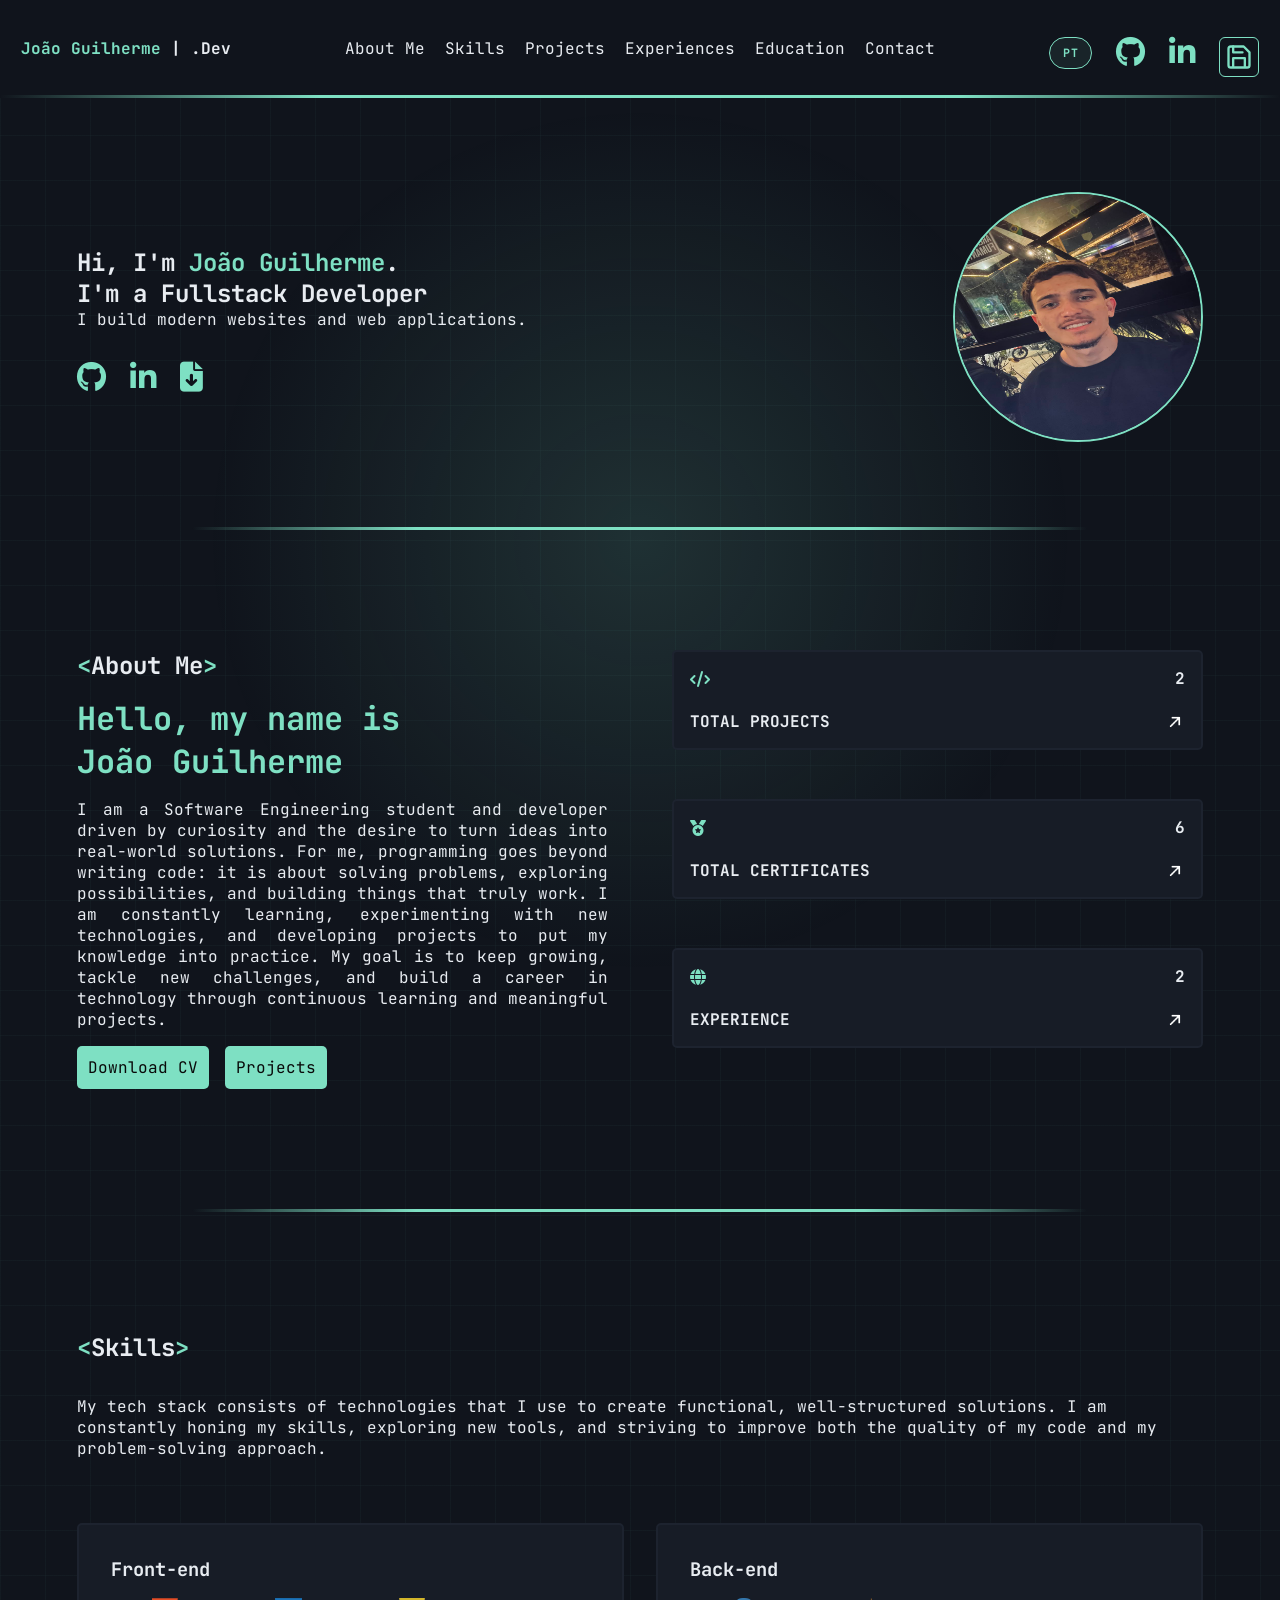
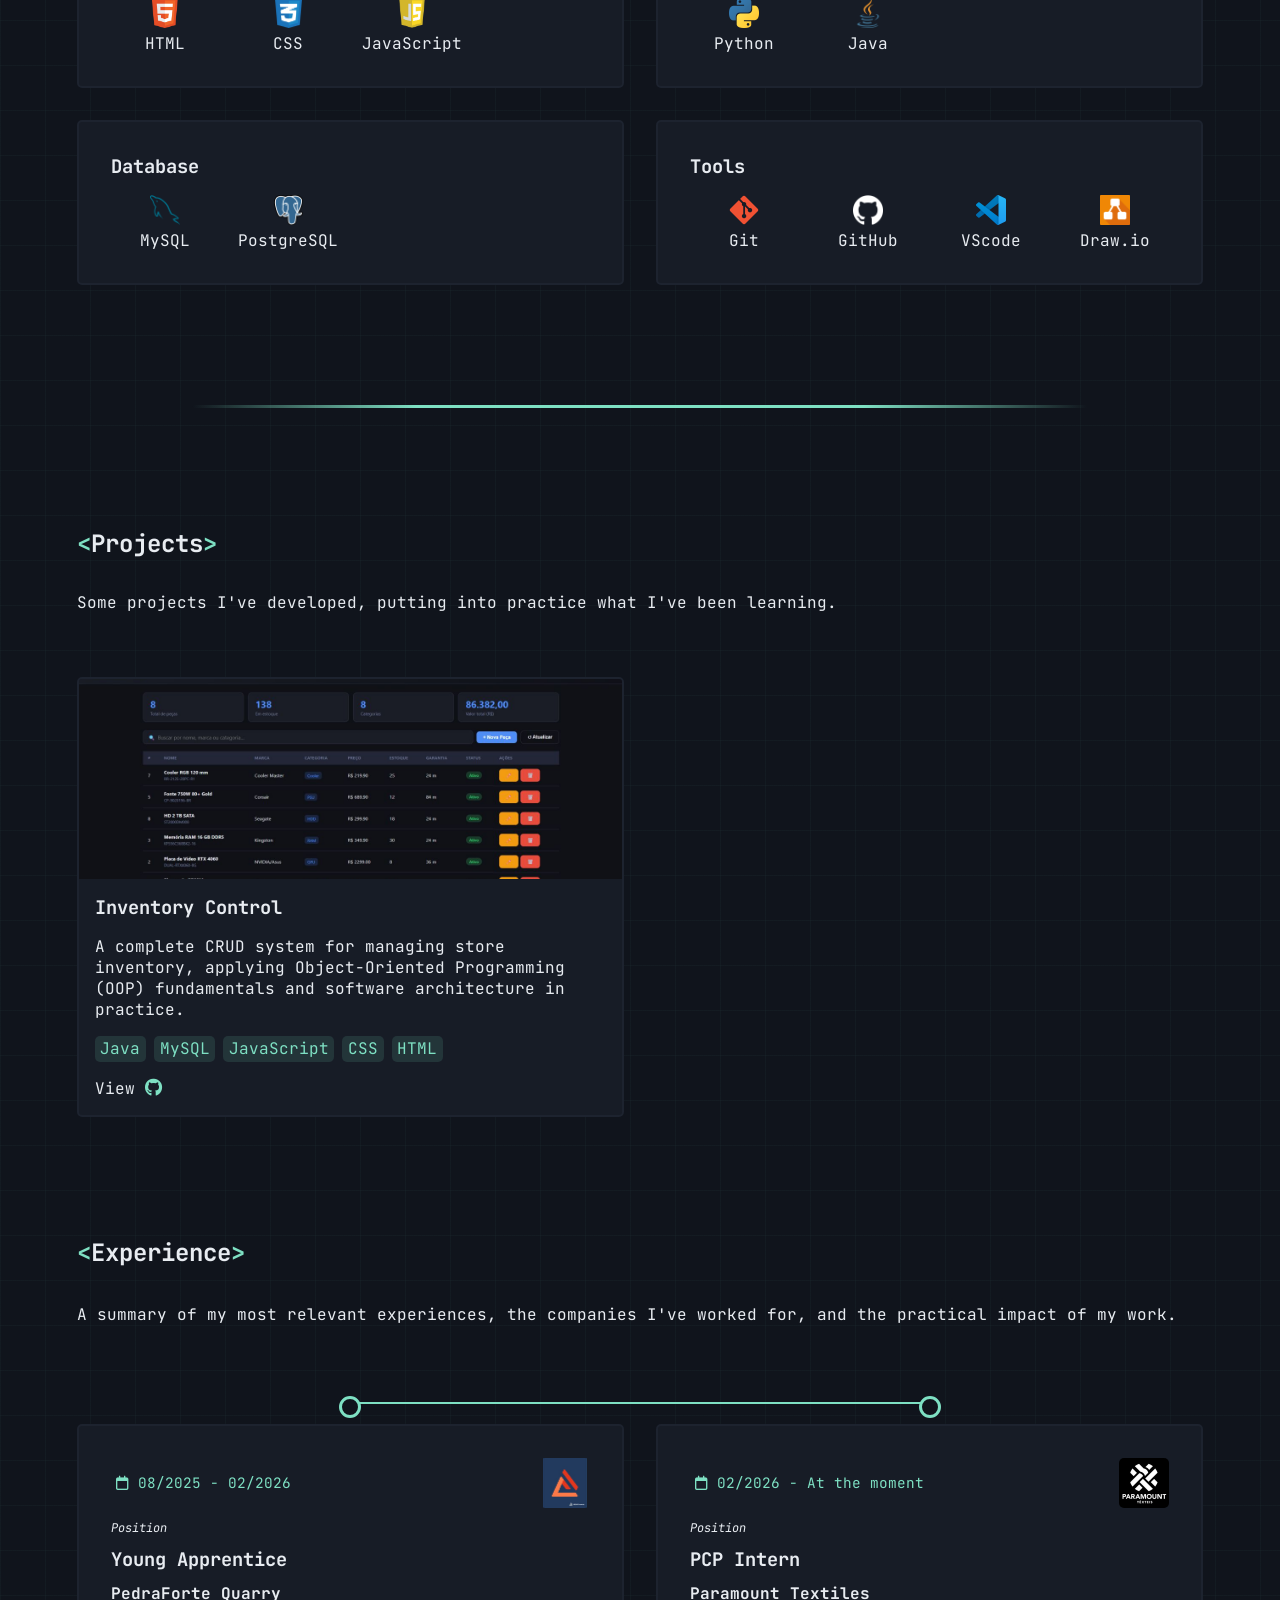
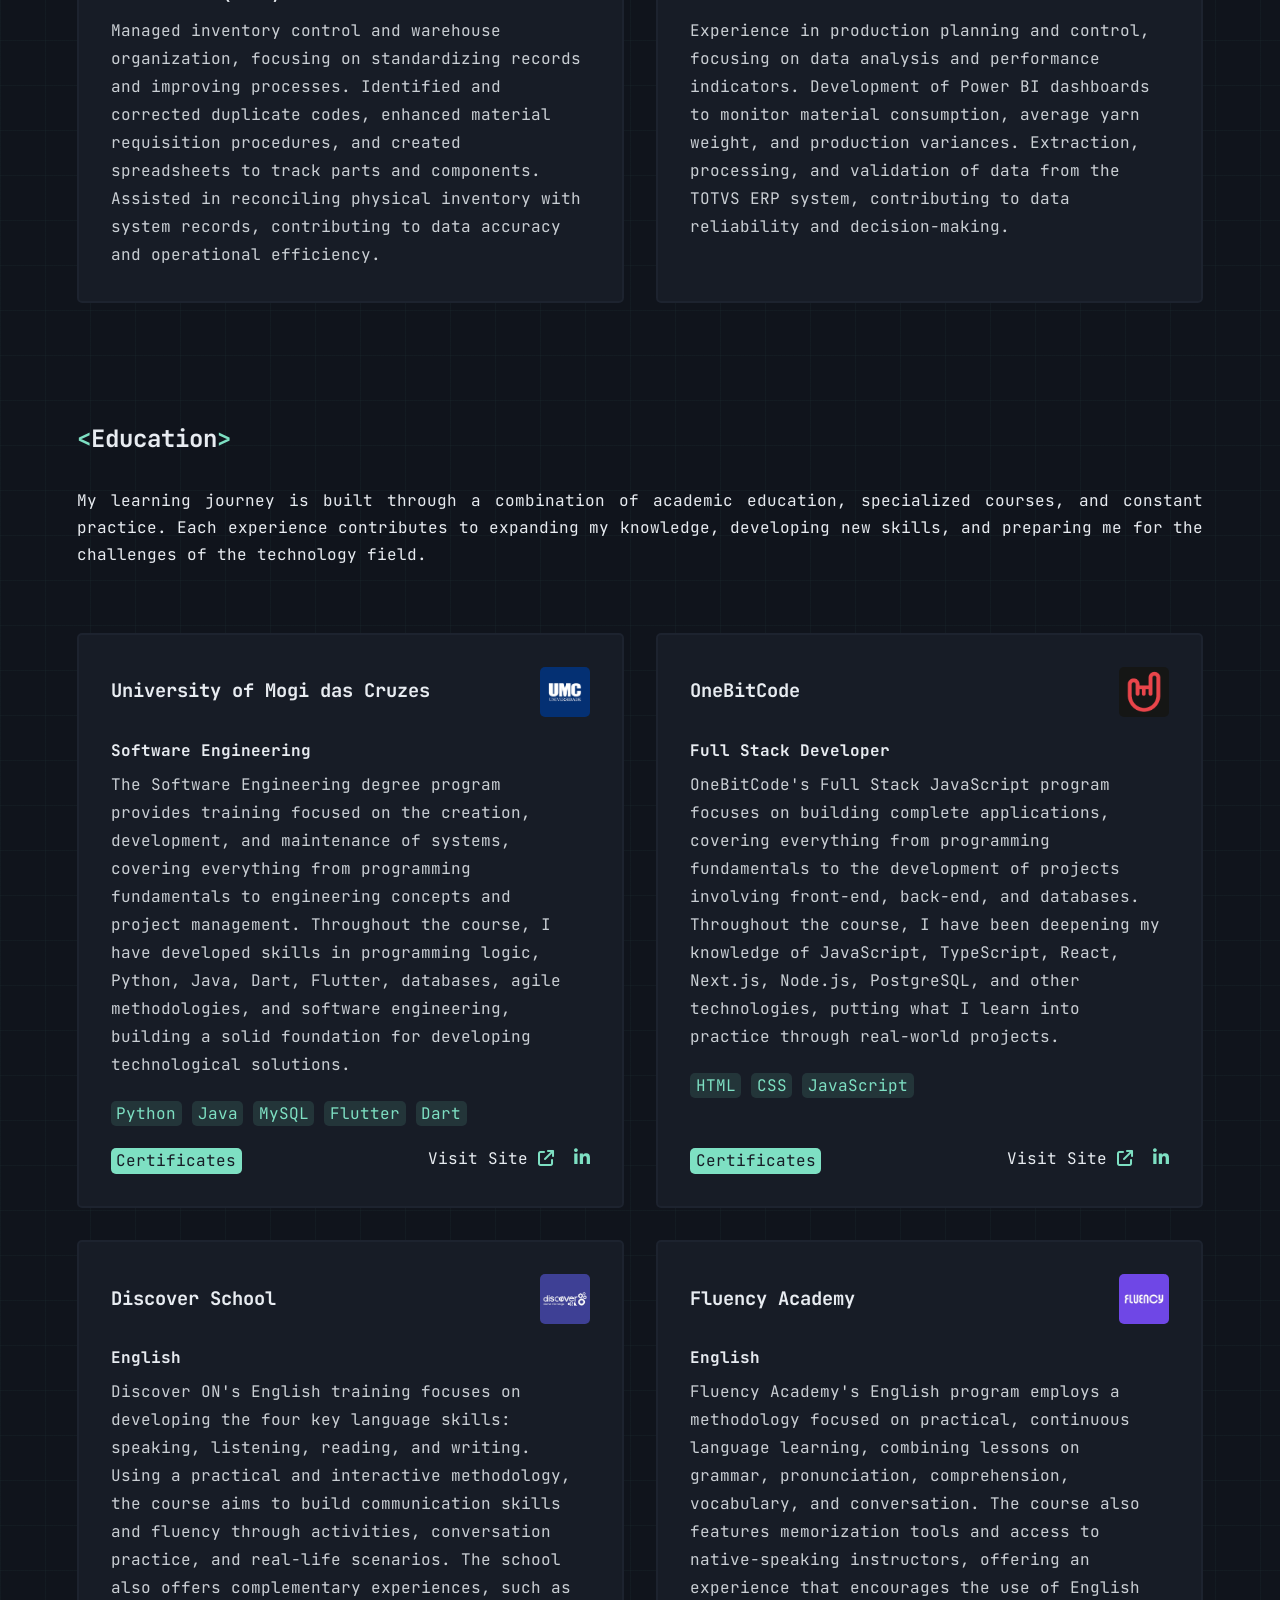
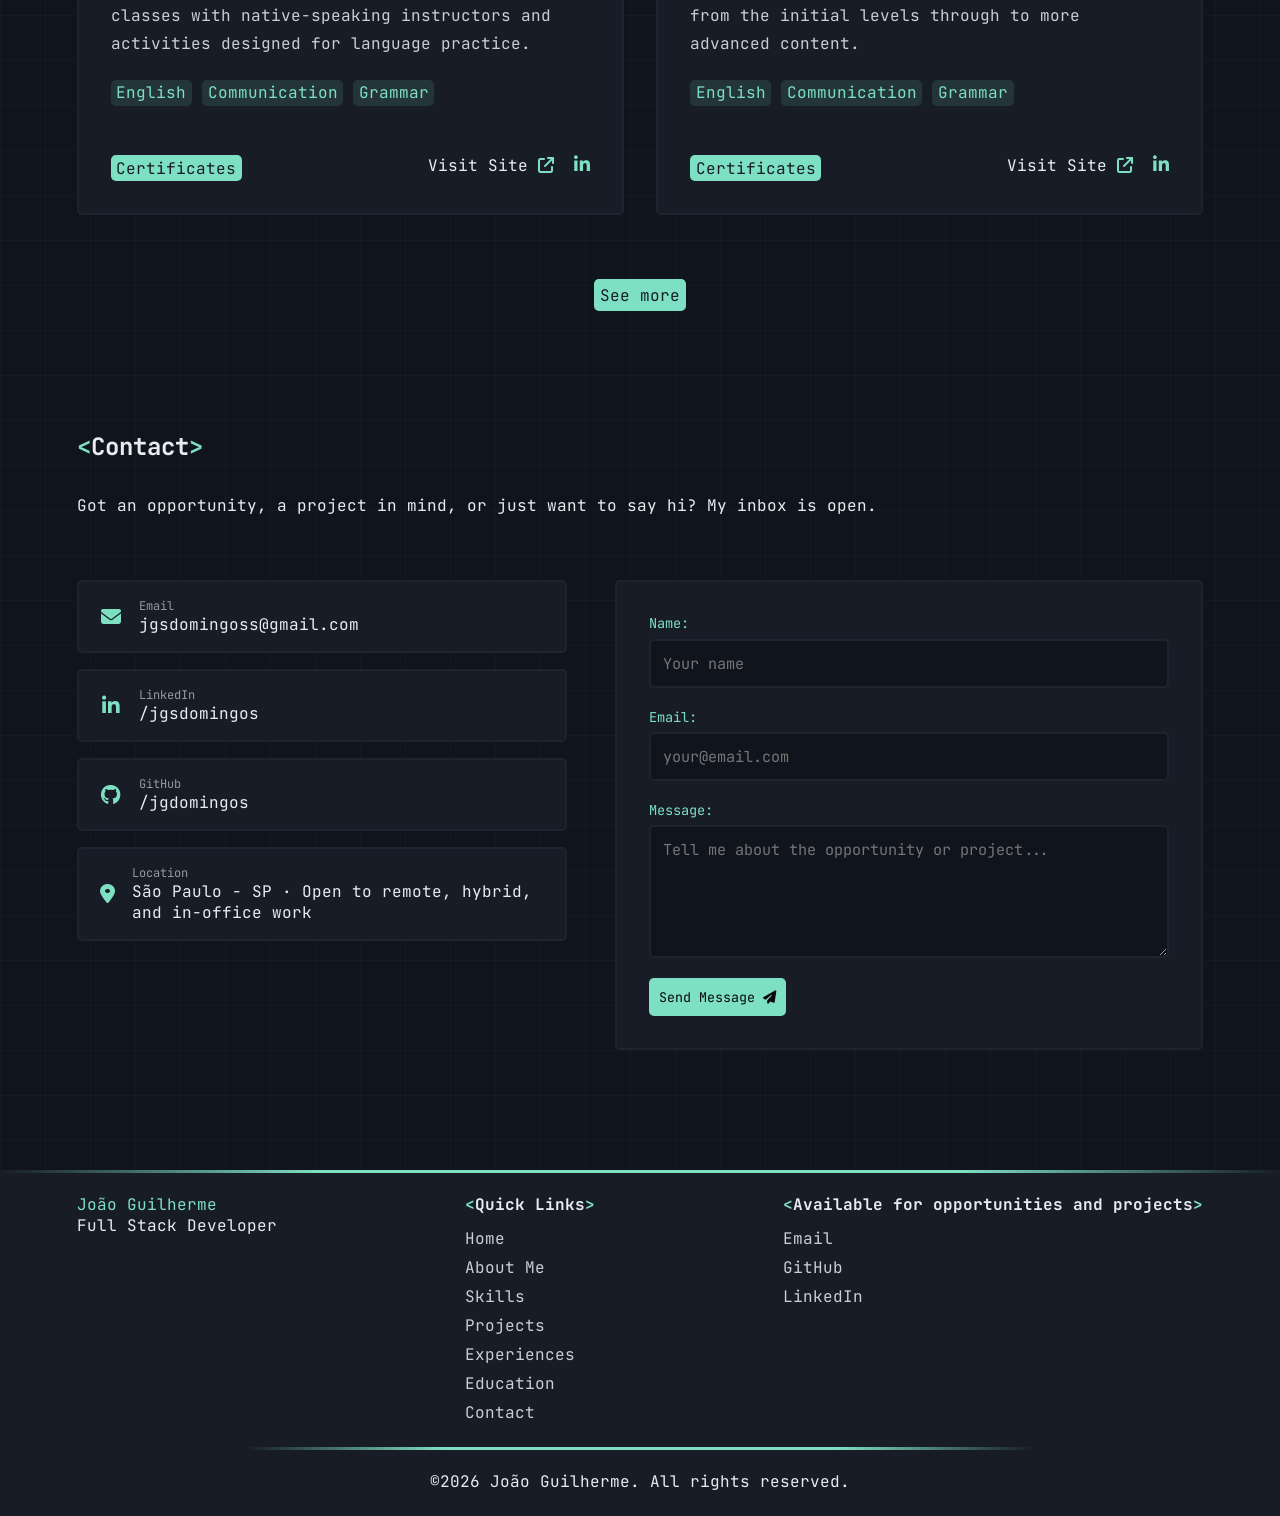
==== index.html @ c8afb5f1 "Criando o arquivo common.css e transferindo as configurações globais das páginas pra ela, como reset" ====
<!DOCTYPE html>
<html lang="en">
<head>
    <meta charset="UTF-8">
    <meta name="viewport" content="width=device-width, initial-scale=1.0">
    <meta name="format-detection" content="telephone=no, date=no, email=no, address=no">
    <meta name="description" content="Portfolio of João Guilherme, a Full Stack developer focused on creating intelligent software.">
    <meta name="author" content="João Guilherme Silva Domingos">
    <meta name="theme-color" content="#0f172a">
    <meta name="robots" content="index,follow">
    <link rel="canonical" href="https://jgdomingos.github.io/portfolio/">
    <meta property="og:type" content="website">
    <meta property="og:url" content="https://jgdomingos.github.io/portfolio/">
    <meta property="og:title" content="João Guilherme | Dev Full Stack">
    <meta property="og:description" content="Portfolio of João Guilherme, a Full Stack developer focused on creating intelligent software.">
    <meta property="og:image" content="https://jgdomingos.github.io/portfolio/assets/images/Joao.jpeg">
    <meta property="og:locale" content="en_US">
    <meta name="twitter:card" content="summary_large_image">
    <title>João Guilherme | Dev Full Stack</title>
    <script type="application/ld+json">
    {
        "@context": "https://schema.org",
        "@type": "Person",
        "name": "João Guilherme Silva Domingos",
        "jobTitle": "Full Stack Developer",
        "url": "https://jgdomingos.github.io/portfolio/",
        "image": "https://jgdomingos.github.io/portfolio/assets/images/Joao.jpeg",
        "sameAs": [
            "https://github.com/jgdomingos",
            "https://www.linkedin.com/in/jgsdomingos/"
        ]
    }
    </script>
    <link rel="shortcut icon" href="./assets/images/Favicon.png" type="image/x-icon">

    <!-- Link CSS -->
    <link rel="stylesheet" href="./assets/css/variables.css">
    <link rel="stylesheet" href="./assets/css/commom.css">
    <link rel="stylesheet" href="./assets/css/style.css">

    <!-- Google Fonts JetBrains -->
    <link rel="preconnect" href="https://fonts.googleapis.com">
    <link rel="preconnect" href="https://fonts.gstatic.com" crossorigin>
    <link rel="preconnect" href="https://cdnjs.cloudflare.com" crossorigin>
    <link href="https://fonts.googleapis.com/css2?family=JetBrains+Mono:ital,wght@0,100..800;1,100..800&display=swap" rel="stylesheet">

    <!-- AOS Animated -->
    <link href="https://unpkg.com/aos@2.3.1/dist/aos.css" rel="stylesheet"/>

    <!-- Font Awesome -->
    <link rel="stylesheet" href="https://cdnjs.cloudflare.com/ajax/libs/font-awesome/6.5.1/css/all.min.css">

    
    <!-- https://uiverse.io/ilkhoeri/chilly-sloth-36 -->
</head>
<body>
    <a class="skip-link" href="#main-content">Skip to content</a>
    
    <header>
        <!-- Main navigation with mobile toggle -->
        <nav>
            <p><strong><span class="brackets">João Guilherme</span> | .Dev</strong></p>

            <!-- Mobile hamburger menu -->
            <button id="navToggle" class="nav-toggle" type="button" aria-label="Abrir menu" aria-expanded="false" aria-controls="navMenu">
                <i class="fa-solid fa-bars" aria-hidden="true"></i>
            </button>

            <!-- Quick links menu -->
            <ul id="navMenu">
                <li><a class="active" href="#aboutMe" data-i18n="nav.about">About Me</a></li>
                <li><a href="#skills" data-i18n="nav.skills">Skills</a></li>
                <li><a href="#projects" data-i18n="nav.projects">Projects</a></li>
                <li><a href="#experiences" data-i18n="nav.experiences">Experiences</a></li>
                <li><a href="#education" data-i18n="nav.education">Education</a></li>
                <li><a href="#contact" data-i18n="nav.contact">Contact</a></li>
                <!-- Apenas em versões mobile -->
                <hr class="mobileOnly">
                <li class="mobileOnly"><a href="./assets/docs/Joao Guilherme Silva Domingos.pdf" target="_blank"><i class="fa-solid fa-file-arrow-down iconPrimary" aria-hidden="true" style="font-size: 18px" ></i> <span data-i18n="nav.curriculum">Curriculum</span></a></li>
                <li class="mobileOnly"><a href="https://www.linkedin.com/in/jgsdomingos/?locale=pt" target="_blank"><i class="fa-brands fa-linkedin-in iconPrimary" aria-hidden="true" style="font-size: 18px"></i> LinkedIn</a></li>
                <li class="mobileOnly"><a href="https://github.com/jgdomingos" target="_blank"><i class="fa-brands fa-github iconPrimary" aria-hidden="true" style="font-size: 18px"></i> GitHub</a></li>
            </ul>

            <!-- Social media links -->
            <div class="socialIcons">
                <button id="languageToggle" type="button">PT</button>
                <a href="https://github.com/jgdomingos" target="_blank" aria-label="GitHub"><i class="fa-brands fa-github iconPrimary"></i></a>
                <a href="https://www.linkedin.com/in/jgsdomingos/?locale=pt" target="_blank" aria-label="LinkedIn"><i class="fa-brands fa-linkedin-in iconPrimary"></i></a>
                <!-- From Uiverse.io by ilkhoeri --> 
                <a class="action_has has_saved" href="./assets/docs/Joao Guilherme Silva Domingos.pdf" target="_blank" rel="noopener noreferrer" aria-label="Download CV">
                    <svg
                        aria-hidden="true"
                        xmlns="http://www.w3.org/2000/svg"
                        width="20"
                        height="20"
                        stroke-linejoin="round"
                        stroke-linecap="round"
                        stroke-width="2"
                        viewBox="0 0 24 24"
                        stroke="currentColor"
                        fill="none">
                        <path
                            d="m19,21H5c-1.1,0-2-.9-2-2V5c0-1.1.9-2,2-2h11l5,5v11c0,1.1-.9,2-2,2Z"
                            stroke-linejoin="round"
                            stroke-linecap="round"
                            data-path="box"></path>
                        <path
                            d="M7 3L7 8L15 8"
                            stroke-linejoin="round"
                            stroke-linecap="round"
                            data-path="line-top"></path>
                        <path
                            d="M17 20L17 13L7 13L7 20"
                            stroke-linejoin="round"
                            stroke-linecap="round"
                            data-path="line-bottom"></path>
                    </svg>
                </a>
            </div>

        </nav>

    </header>

    <!-- Main content -->
    <main id="main-content" tabindex="-1">
        
        <!-- Hero section with intro and profile image -->
        <section id="hero">

            <!-- Name and position -->
            <div class="hero" data-aos="fade-right" data-aos-duration="800">
                <h1><span data-i18n="hero.greeting">Hi, i'm</span> <span class="brackets">João Guilherme</span>.<br><span data-i18n="hero.role">I'm a Fullstack Developer</span></h1>
                <p data-i18n="hero.description">I build modern websites and web applications.</p>

                <div class="socialIcons">
                    <a href="https://github.com/jgdomingos" target="_blank" aria-label="GitHub"><i class="fa-brands fa-github iconPrimary"></i></a>
                    <a href="https://www.linkedin.com/in/jgsdomingos/?locale=pt" target="_blank" aria-label="LinkedIn"><i class="fa-brands fa-linkedin-in iconPrimary"></i></a>
                    <a href="./assets/docs/Joao Guilherme Silva Domingos.pdf" target="_blank"><i class="fa-solid fa-file-arrow-down iconPrimary" aria-label="Download Current"></i></a>
                </div>
            </div>

            <!-- Profile Photo -->
            <div data-aos="fade-left" data-aos-duration="800" data-aos-delay="150">
                <img src="./assets/images/Joao.jpeg" alt="João Guilherme" width="250px" height="250px">
            </div>

            
        </section>

        <hr>

        <!-- About me -->
        <section id="aboutMe">

            <!-- About section content: intro text, description and actions -->
            <div class="infoAboutMe" data-aos="fade-right">
                <h2><span class="brackets">&lt;</span><span data-i18n="about.title">About Me</span><span class="brackets">&gt;</span></h2>
                <h3><span data-i18n="about.greeting">Hello, my name is</span> <br>João Guilherme</h3>
                <p data-i18n="about.description">I am a Software Engineering student and developer driven by curiosity and the desire to turn ideas into real-world solutions. For me, programming goes beyond writing code: it is about solving problems, exploring possibilities, and building things that truly work. I am constantly learning, experimenting with new technologies, and developing projects to put my knowledge into practice. My goal is to keep growing, tackle new challenges, and build a career in technology through continuous learning and meaningful projects.</p>

                <!-- Download CV and Projects -->
                <div>
                    <a href="./assets/docs/Joao Guilherme Silva Domingos.pdf" class="btn" target="_blank" data-i18n="actions.downloadCv">Download CV</a>
                    <a href="#projects" class="btn" data-i18n="actions.projects">Projects</a>
                </div>
            </div>

            <!-- Summary cards -->
            <div class="cardsAboutMe" data-aos="fade-left">
                <!-- Total projects card -->
                 <a href="#projects">
                     <article>
                         <div>
                             <i class="fa-solid fa-code iconPrimary" aria-hidden="true"></i>
                             <p><strong>2</strong></p>
                         </div>
     
                         <div>
                             <p><strong data-i18n="summary.projects">TOTAL PROJECTS</strong></p>
                             <img class="arrowIcon" src="./assets/images/icons/ArrowIcon.png" alt="" loading="lazy">
                         </div>
                     </article>
                 </a>

                <!-- Total certificates card -->
                 <a href="#education">
                     <article>
                         <div>
                             <i class="fa-solid fa-medal iconPrimary" aria-hidden="true"></i>
                             <p><strong>6</strong></p>
                         </div>
     
                         <div>
                             <p><strong data-i18n="summary.certificates">TOTAL CERTIFICATES</strong></p>
                             <img class="arrowIcon" src="./assets/images/icons/ArrowIcon.png" alt="" loading="lazy">
                         </div>
                     </article>
                 </a>

                <!-- Experience card -->
                 <a href="#experiences">
                     <article>
                         <div>
                             <i class="fa-solid fa-globe iconPrimary" aria-hidden="true"></i>
                             <p><strong>2</strong></p>
                         </div>
     
                         <div>
                             <p><strong data-i18n="summary.experience">EXPERIENCE</strong></p>
                             <img class="arrowIcon" src="./assets/images/icons/ArrowIcon.png" alt="" loading="lazy">
                         </div>
                     </article>
                 </a>
            </div>

        </section>

        <hr>

        <!-- Skills -->
        <section id="skills">

            <!-- Skills introduction -->
            <h2><span class="brackets">&lt;</span><span data-i18n="skills.title">Skills</span><span class="brackets">&gt;</span></h2>
            <p data-i18n="skills.description">My tech stack consists of technologies that I use to create functional, well-structured solutions. I am constantly honing my skills, exploring new tools, and striving to improve both the quality of my code and my problem-solving approach.</p>

            <!-- Skill cards -->
            <div class="skills">

                <!-- Front-end skills -->
                    <article class="cardSkills" data-aos="fade-up" data-aos-delay="0">
                    <h3>Front-end</h3>
                    
                    <!-- HTML -->
                    <div>
                        <img src="./assets/images/technologies/HTML5.png" alt="HTML" loading="lazy">
                        <p>HTML</p>
                    </div>
                    <!-- CSS -->
                    <div>
                        <img src="./assets/images/technologies/CSS3.png" alt="CSS" loading="lazy">
                        <p>CSS</p>
                    </div>
                    <!-- JavaScript -->
                    <div>
                        <img src="./assets/images/technologies/JavaScript.png" alt="JavaScript" loading="lazy">
                        <p>JavaScript</p>
                    </div>
                </article>

                <!-- Back-end skills -->
                <article class="cardSkills" data-aos="fade-up" data-aos-delay="100">
                    <h3>Back-end</h3>

                    <!-- Python -->
                    <div>
                        <img src="./assets/images/technologies/Python.png" alt="Python" width="300" height="300" loading="lazy">
                        <p>Python</p>
                    </div>
                    <!-- Java -->
                    <div>
                        <img src="./assets/images/technologies/Java.png" alt="Java" loading="lazy">
                        <p>Java</p>
                    </div>
                </article>

                <!-- Database skills -->
                <article class="cardSkills" data-aos="fade-up" data-aos-delay="200">
                    <h3>Database</h3>

                    <!-- MySQL -->
                    <div>
                        <img src="./assets/images/technologies/MySQL.png" alt="MySQL" loading="lazy">
                        <p>MySQL</p>
                    </div>
                    <!-- PostgreSQL -->
                    <div>
                        <img src="./assets/images/technologies/PostgreSQL.webp" alt="PostgreSQL" loading="lazy">
                        <p>PostgreSQL</p>
                    </div>
                </article>

                <!-- Tools -->
                <article class="cardSkills" data-aos="fade-up" data-aos-delay="300">
                    <h3>Tools</h3>

                    <!-- Git -->
                    <div>
                        <img src="./assets/images/technologies/GitIcon.webp" alt="Git" loading="lazy">
                        <p>Git</p>
                    </div>
                    <!-- GitHub -->
                    <div>
                        <img class="githubSkillIcon" src="./assets/images/technologies/GitHub.png" alt="GitHub" loading="lazy">
                        <p>GitHub</p>
                    </div>
                    <!-- VsCode -->
                    <div>
                        <img src="./assets/images/technologies/VSCode.webp" alt="Vscode" loading="lazy">
                        <p>VScode</p>
                    </div>
                    <!-- Draw.io -->
                    <div>
                        <img src="./assets/images/technologies/Drawio.webp" alt="Draw.io" loading="lazy">
                        <p>Draw.io</p>
                    </div>
                </article>
            </div>

        </section>

        <hr>

        <!-- Projects -->
        <section id="projects">
            <!-- Projects introduction -->
            <h2><span class="brackets">&lt;</span><span data-i18n="projects.title">Projects</span><span class="brackets">&gt;</span></h2>
            <p data-i18n="projects.description">Some projects I’ve developed, putting into practice what I’ve been learning.</p>

            <!-- Project cards -->
            <div class="projectsCards">

                <!-- Inventory control CRUD project -->
                <article class="cardProject" data-aos="zoom-in-up">
                    <img src="./assets/images/Projects/Estoque.jpg" alt="Project Preview" loading="lazy">
                    <!-- Project Info -->
                    <div class="projectInfo">
                        <!-- Name and Summary -->
                        <h3 data-i18n="projects.inventory.title">Inventory Control</h3>
                        <p data-i18n="projects.inventory.description">A complete CRUD system for managing store inventory, applying Object-Oriented Programming (OOP) fundamentals and software architecture in practice.</p>
                        <!-- Project Skills -->
                        <div class="skillsProjectList">
                            <span class="skillsProject">Java</span>
                            <span class="skillsProject">MySQL</span>
                            <span class="skillsProject">JavaScript</span>
                            <span class="skillsProject">CSS</span>
                            <span class="skillsProject">HTML</span>
                        </div>
                        <!-- Link GitHub and Project -->
                        <div>
                            <a href="https://www.linkedin.com/feed/update/urn:li:activity:7502845742156410880/" target="_blank" data-i18n="actions.view">View</a>
                            <a href="https://github.com/jgdomingos/loja-pecas-java" target="_blank" aria-label="GitHub"><i class="fa-brands fa-github iconPrimary" style="font-size: 18px"></i></a>
                        </div>
                    </div>
                </article>

                <!-- Outro projeto (só fazer igual o de cima) -->

            </div>

        </section>

        <!-- Experiences -->
        <section id="experiences">
            <!-- Experience introduction -->
            <h2><span class="brackets">&lt;</span><span data-i18n="experience.title">Experience</span><span class="brackets">&gt;</span></h2>
            <p data-i18n="experience.description">A summary of my most relevant experiences, the companies I’ve worked for, and the practical impact of my work.</p>

            <!-- Experience timeline for professional background -->
            <div class="timeline">

                <!-- Pedra Forte Quarry -->
                <article class="timeLineItem" data-aos="fade-right">
                    <!-- Date and Logo -->
                    <div class="work">
                        <span class="timeLineDate"><i class="fa-regular fa-calendar"></i> 08/2025 - 02/2026</span>
                        <img src="./assets/images/Work/Quarry.jpg" alt="PedraForte" loading="lazy">
                    </div>
                    <!-- Position, company name and summary -->
                    <p style="font-size: 12px;"><i data-i18n="experience.position">Position</i></p>
                    <h3 data-i18n="experience.quarry.role">Young Apprentice</h3>
                    <h4>PedraForte Quarry</h4>
                    <p data-i18n="experience.quarry.description">Managed inventory control and warehouse organization, focusing on standardizing records and improving processes. Identified and corrected duplicate codes, enhanced material requisition procedures, and created spreadsheets to track parts and components. Assisted in reconciling physical inventory with system records, contributing to data accuracy and operational efficiency.</p>
                </article>

                <!-- Paramount Textiles -->
                 <article class="timeLineItem" data-aos="fade-left" data-aos-delay="150">
                    <!-- Data and Logo -->
                    <div class="work">
                        <span class="timeLineDate"><i class="fa-regular fa-calendar"></i> 02/2026 - At the moment</span>
                        <img src="./assets/images/Work/Paramount.jpg" alt="Paramount" loading="lazy">
                    </div>
                    <!-- Position, company name and summary -->
                    <p style="font-size: 12px;"><i data-i18n="experience.position">Position</i></p>
                    <h3 data-i18n="experience.paramount.role">PCP Intern</h3>
                    <h4>Paramount Textiles</h4>
                    <p data-i18n="experience.paramount.description">Experience in production planning and control, focusing on data analysis and performance indicators. Development of Power BI dashboards to monitor material consumption, average yarn weight, and production variances. Extraction, processing, and validation of data from the TOTVS ERP system, contributing to data reliability and decision-making.</p>
                 </article>

            </div>
        </section>

        <!-- Education -->
        <section id="education">
            <!-- Education introduction -->
            <h2><span class="brackets">&lt;</span><span data-i18n="education.title">Education</span><span class="brackets">&gt;</span></h2>
            <p data-i18n="education.description">My learning journey is built through a combination of academic education, specialized courses, and constant practice. Each experience contributes to expanding my knowledge, developing new skills, and preparing me for the challenges of the technology field.</p>

            <!-- Education cards -->
            <div>

                <!-- UMC -->
                <article class="cardSchool" data-aos="fade-up" data-aos-delay="0">
                    <!-- Name and Logo -->
                    <div class="school">
                        <h3>University of Mogi das Cruzes</h3>
                        <img src="./assets/images/Schools/UMC.png" alt="UMC" loading="lazy">
                    </div>
                    
                    <!-- Course overview -->
                    <div>
                        <h4 data-i18n="education.umc.course">Software Engineer</h4>
                        <p data-i18n="education.umc.description">The Software Engineering degree program provides training focused on the creation, development, and maintenance of systems, covering everything from programming fundamentals to engineering concepts and project management. Throughout the course, I have developed skills in programming logic, Python, Java, Dart, Flutter, databases, agile methodologies, and software engineering, building a solid foundation for developing technological solutions.</p>
                    </div>

                    <!-- Course Skills -->
                    <div>
                        <span class="skillsEducation">Python</span>
                        <span class="skillsEducation">Java</span>
                        <span class="skillsEducation">MySQL</span>
                        <span class="skillsEducation">Flutter</span>
                        <span class="skillsEducation">Dart</span>
                    </div>

                    <!-- Social -->
                    <div  class="social">
                        <a href="educations.html#umc" class="btnEducation" data-i18n="actions.certificates">Certificates</a>
                        <a href="https://www.umc.br/" target="_blank" class="visitSite"><span data-i18n="actions.visitSite">Visit Site</span> <i class="fa-solid fa-arrow-up-right-from-square iconPrimary"></i></a>
                        <a href="https://www.linkedin.com/school/universidade-de-mogi-das-cruzes/home/" target="_blank" aria-label="LinkedIn"><i class="fa-brands fa-linkedin-in iconPrimary" style="font-size: 18px"></i></a>
                    </div>
                </article>

                <!-- OneBitCode -->
                <article class="cardSchool" data-aos="fade-up" data-aos-delay="100">
                    <!-- Name and Logo -->
                    <div class="school">
                        <h3>OneBitCode</h3>
                        <img src="./assets/images/Schools/OneBitCode.png" alt="OneBitCode" loading="lazy">
                    </div>

                    <!-- Course overview -->
                    <div>
                        <h4 data-i18n="education.onebitcode.course">Full Stack Developer</h4>
                        <p data-i18n="education.onebitcode.description">OneBitCode’s Full Stack JavaScript program focuses on building complete applications, covering everything from programming fundamentals to the development of projects involving front-end, back-end, and databases. Throughout the course, I have been deepening my knowledge of JavaScript, TypeScript, React, Next.js, Node.js, PostgreSQL, and other technologies, putting what I learn into practice through real-world projects.</p>
                    </div>

                    <!-- Course skills -->
                    <div>
                        <span class="skillsEducation">HTML</span>
                        <span class="skillsEducation">CSS</span>
                        <span class="skillsEducation">JavaScript</span>
                    </div>

                    <!-- Social -->
                     <div  class="social">
                        <a href="educations.html#oneBitCode" class="btnEducation" data-i18n="actions.certificates">Certificates</a>
                        <a href="https://onebitcode.com/" target="_blank" class="visitSite"><span data-i18n="actions.visitSite">Visit Site</span> <i class="fa-solid fa-arrow-up-right-from-square iconPrimary"></i></a>
                        <a href="https://www.linkedin.com/school/onebitcode/home/" target="_blank" aria-label="LinkedIn"><i class="fa-brands fa-linkedin-in iconPrimary" style="font-size: 18px"></i></a>
                     </div>
                </article>

                <!-- Discover -->
                <article class="cardSchool" data-aos="fade-up" data-aos-delay="200">
                    <!-- Name and Logo -->
                    <div class="school">
                        <h3>Discover School</h3>
                        <img src="./assets/images/Schools/Discover" alt="Discover" loading="lazy">
                    </div>

                    <!-- Course overview -->
                    <div>
                        <h4 data-i18n="education.discover.course">English</h4>
                        <p data-i18n="education.discover.description">Discover ON’s English training focuses on developing the four key language skills: speaking, listening, reading, and writing. Using a practical and interactive methodology, the course aims to build communication skills and fluency through activities, conversation practice, and real-life scenarios. The school also offers complementary experiences, such as classes with native-speaking instructors and activities designed for language practice.</p>
                    </div>

                    <!-- Course skills -->
                    <div>
                        <span class="skillsEducation">English</span>
                        <span class="skillsEducation">Communication</span>
                        <span class="skillsEducation">Grammar</span>
                    </div>

                    <!-- Social -->
                    <div  class="social">
                        <a href="educations.html#discover" class="btnEducation" data-i18n="actions.certificates">Certificates</a>
                        <a href="https://escoladiscover.com.br/" target="_blank" class="visitSite"><span data-i18n="actions.visitSite">Visit Site</span> <i class="fa-solid fa-arrow-up-right-from-square iconPrimary"></i></a>
                        <a href="https://www.linkedin.com/company/discoveron/home/" target="_blank" aria-label="LinkedIn"><i class="fa-brands fa-linkedin-in iconPrimary" style="font-size: 18px"></i></a>
                    </div>
                </article>

                <!-- Fluency Academy -->
                <article class="cardSchool" data-aos="fade-up" data-aos-delay="300">
                    <!-- Name and Logo -->
                    <div class="school">
                        <h3>Fluency Academy</h3>
                        <img src="./assets/images/Schools/Fluency.png" alt="Fluency Academy" loading="lazy">
                    </div>

                    <!-- Course overview -->
                    <div>
                        <h4 data-i18n="education.fluency.course">English</h4>
                        <p data-i18n="education.fluency.description">Fluency Academy’s English program employs a methodology focused on practical, continuous language learning, combining lessons on grammar, pronunciation, comprehension, vocabulary, and conversation. The course also features memorization tools and access to native-speaking instructors, offering an experience that encourages the use of English from the initial levels through to more advanced content.</p>
                    </div>

                    <!-- Course Skills -->
                    <div>
                        <span class="skillsEducation">English</span>
                        <span class="skillsEducation">Communication</span>
                        <span class="skillsEducation">Grammar</span>
                    </div>

                    <!-- Social -->
                    <div class="social">
                        <a href="educations.html#fluency" class="btnEducation" data-i18n="actions.certificates">Certificates</a>
                        <a href="https://megahub.fluency.io/fa/primeira-turma/matriculas-geral" target="_blank" class="visitSite"><span data-i18n="actions.visitSite">Visit Site</span> <i class="fa-solid fa-arrow-up-right-from-square iconPrimary"></i></a>
                        <a href="https://www.linkedin.com/company/fluencyacademy/home/" target="_blank" aria-label="LinkedIn"><i class="fa-brands fa-linkedin-in iconPrimary" style="font-size: 18px"></i></a>
                    </div>
                </article>

            </div>
            <!-- Link to learn more -->
            <a href="educations.html" class="seeMore" data-i18n="actions.seeMore">See more</a>
            
        </section>

        <!-- Contact -->
        <section id="contact">
            <!-- Contact introduction -->
            <h2><span class="brackets">&lt;</span><span data-i18n="contact.title">Contact</span><span class="brackets">&gt;</span></h2>
            <p data-i18n="contact.description">Got an opportunity, a project in mind, or just want to say hi? My inbox is open.</p>

            <!-- Contact cards -->
            <div class="contactGrid">

                <!-- Quick contact -->
                    <div class="contactInfo" data-aos="fade-right">

                    <!-- Email -->
                    <div class="contactItem">
                        <i class="fa-solid fa-envelope iconPrimary" aria-hidden="true"></i>
                        <div>
                            <span>Email</span>
                            <a href="mailto:jgsdomingoss@gmail.com">jgsdomingoss@gmail.com</a>
                        </div>
                    </div>

                    <!-- LinkedIn -->
                    <div class="contactItem">
                        <i class="fa-brands fa-linkedin-in iconPrimary" aria-hidden="true"></i>
                        <div>
                            <span>LinkedIn</span>
                            <a href="https://www.linkedin.com/in/jgsdomingos/?locale=pt" target="_blank">/jgsdomingos</a>
                        </div>
                    </div>

                    <!-- GitHub -->
                    <div class="contactItem">
                        <i class="fa-brands fa-github iconPrimary" aria-hidden="true"></i>
                        <div>
                            <span>GitHub</span>
                            <a href="https://github.com/jgdomingos" target="_blank">/jgdomingos</a>
                        </div>
                    </div>

                    <!-- Location -->
                    <div class="contactItem">
                        <i class="fa-solid fa-location-dot iconPrimary" aria-hidden="true"></i>
                        <div>
                            <span data-i18n="contact.location">Location</span>
                            <p data-i18n="contact.locationDescription">São Paulo - Sp · Open to remote, hybrid, and in-office work</p>
                        </div>
                    </div>
                </div>

                <form id="contactForm" class="contactForm" data-aos="fade-left" data-aos-delay="150">

                    <!-- Name field -->
                    <div>
                        <label for="name" data-i18n="contact.name">Name:</label>
                        <input type="text" id="name" name="name" required placeholder="Your name" data-i18n-placeholder="contact.namePlaceholder">
                    </div>

                    <!-- Email field -->
                    <div>
                        <label for="email" data-i18n="contact.email">Email:</label>
                        <input type="email" id="email" name="email" required placeholder="your@email.com" data-i18n-placeholder="contact.emailPlaceholder">
                    </div>

                    <!-- Message field -->
                     <div>
                        <label for="message" data-i18n="contact.message">Message:</label>
                            <textarea id="message" name="message" rows="5" required placeholder="Tell me about the opportunity or project..." data-i18n-placeholder="contact.messagePlaceholder"></textarea>
                     </div>

                     <!-- Submit button -->
                     <button type="submit" class="btn"><span data-i18n="contact.send">Send Message</span> <i class="fa-solid fa-paper-plane" aria-hidden="true"></i></button>
                </form>

            </div>

        </section>

    </main>

    <!-- Footer -->
    <footer id="footer">
        <div class="footerGrid">

            <div data-aos="fade-up">
                <p><span class="brackets">João Guilherme</span></p>
                <p data-i18n="footer.role">Full Stack Developer</p>
            </div>

            <!-- Quick Links -->
            <div data-aos="fade-up" data-aos-delay="100">
                <p><strong><span class="brackets">&lt;</span><span data-i18n="footer.quickLinks">Quick Links</span><span class="brackets">&gt;</span></strong></p>
                <ul>
                    <li><a href="#hero" data-i18n="nav.home">Home</a></li>
                    <li><a href="#aboutMe" data-i18n="nav.about">About Me</a></li>
                    <li><a href="#skills" data-i18n="nav.skills">Skills</a></li>
                    <li><a href="#projects" data-i18n="nav.projects">Projects</a></li>
                    <li><a href="#experiences" data-i18n="nav.experiences">Experiences</a></li>
                    <li><a href="#education" data-i18n="nav.education">Education</a></li>
                    <li><a href="#contact" data-i18n="nav.contact">Contact</a></li>
                </ul>
            </div>

            <!-- Quick contact -->
            <div data-aos="fade-up" data-aos-delay="200">
                <p><strong><span class="brackets">&lt;</span><span data-i18n="footer.availability">Available for opportunities and projects</span><span class="brackets">&gt;</span></strong></p>
                <ul>
                    <li><a href="mailto:jgsdomingoss@gmail.com">Email</a></li>
                    <li><a href="https://github.com/jgdomingos" target="_blank">GitHub</a></li>
                    <li><a href="https://www.linkedin.com/in/jgsdomingos/?locale=pt" target="_blank">LinkedIn</a></li>
                </ul>
            </div>

        </div>

        <!-- Rights -->
        <hr>
        <br>
        <p data-i18n="footer.copyright">&copy;2026 João Guilherme. All rights reserved.</p>
    </footer>

    <a href="#hero" class="btnTop" id="btnTop"><i class="fa-solid fa-angle-up"></i></a>

    <!-- Link JavaSript -->
    <script src="./assets/js/script.js"></script>

    <!-- AOS Animated -->
    <script src="https://unpkg.com/aos@2.3.1/dist/aos.js"></script>
    <script>
        AOS.init({
            duration: 700,
            easing: "ease-out-cubic",
            offset: 80,
            once: true,
            anchorPlacement: "top-bottom",
            disable: () => window.matchMedia("(prefers-reduced-motion: reduce)").matches
        });
    </script>

</body>
</html>
---- assets/css/variables.css ----
:root {
    --color-primary: #7ee0c3;
    --color-second: #202733;
    --color-background: #10141c;
    --color-background2: #090909;
    --color-border: #171c26;
    --color-text: #e8ecf1;

    --font-primary: "JetBrains Mono", monospace;

    --border: 2px solid #1d232f;
}
---- assets/css/commom.css ----
* {
	box-sizing: border-box;
	font-family: var(--font-primary);
	margin: 0;
	padding: 0;
}

html {
	overflow-x: hidden;
	scroll-behavior: smooth;
}

body {
	animation: move-grid 20s linear infinite;
	background-color: var(--color-background);
	background-image:
		linear-gradient(rgba(126, 224, 195, 0.035) 1px, transparent 1px),
		linear-gradient(90deg, rgba(126, 224, 195, 0.035) 1px, transparent 1px);
	background-size: 45px 45px;
	color: var(--color-text);
}

body::before {
	aspect-ratio: 1;
	background: radial-gradient(circle, rgba(126, 224, 195, 0.14), transparent 68%);
	content: "";
	left: 50%;
	pointer-events: none;
	position: fixed;
	top: 10vh;
	transform: translateX(-50%);
	width: min(72vw, 900px);
	z-index: 0;
}

header {
	position: relative;
	z-index: 2;
}

.skip-link {
	background: var(--color-primary);
	color: var(--color-background);
	left: 0.75rem;
	padding: 0.65rem 1rem;
	position: fixed;
	top: 0.75rem;
	transform: translateY(-200%);
	transition: transform 0.2s ease;
	z-index: 1001;
}

.skip-link:focus {
	transform: translateY(0);
}

main,
footer {
	position: relative;
	z-index: 1;
}

main {
	overflow-x: clip;
}

footer {
	background-color: var(--color-border);
	padding: 0 clamp(1.5rem, 6vw, 14rem) 1.5rem;
}

hr {
	background: linear-gradient(90deg, transparent, var(--color-primary) 25%, var(--color-primary) 75%, transparent);
	border: none;
	border-radius: 1.5px;
	height: 3px;
	margin: 0 auto;
	width: 70%;
}

.brackets,
.iconPrimary {
	color: var(--color-primary);
}

/* Navigation */

nav {
	align-items: center;
	background-color: var(--color-background);
	display: flex;
	justify-content: space-between;
	left: 0;
	margin: 0;
	padding: 1.3rem;
	position: fixed;
	right: 0;
	top: 0;
	width: 100%;
	z-index: 999;
}

nav::after {
	background: linear-gradient(90deg, transparent, var(--color-primary) 25%, var(--color-primary) 75%, transparent);
	border-radius: 1.5px;
	bottom: 0;
	content: "";
	height: 3px;
	left: 0;
	position: absolute;
	right: 0;
}

nav ul {
	display: flex;
	gap: 20px;
	list-style: none;
}

nav ul a {
	color: var(--color-text);
	text-decoration: none;
	transition: color 0.3s ease;
}

nav ul a:hover {
	color: var(--color-primary);
}

nav ul .mobileOnly a {
	align-items: center;
	display: flex;
	gap: 0.6rem;
}

.mobileOnly {
	display: none;
}

.nav-toggle {
	background: transparent;
	border: 1px solid var(--color-primary);
	border-radius: 5px;
	color: var(--color-primary);
	cursor: pointer;
	display: none;
	font-size: 1.25rem;
	padding: 0.5rem;
}

.socialIcons {
	display: flex;
	gap: 1.5rem;
	margin-top: 1rem;
}

.socialIcons a {
	color: var(--color-primary);
	transition: transform 0.3s ease;
}

.socialIcons a:hover {
	transform: scale(1.2);
}

.fa-github,
.fa-linkedin-in,
.fa-file-arrow-down {
	font-size: 30px;
}

#languageToggle {
	align-items: center;
	background: rgba(126, 224, 195, 0.08);
	border: 1px solid var(--color-primary);
	border-radius: 999px;
	color: var(--color-primary);
	cursor: pointer;
	display: inline-flex;
	font-family: var(--font-primary);
	font-size: 0.72rem;
	font-weight: 700;
	height: 2rem;
	justify-content: center;
	letter-spacing: 0.05em;
	min-width: 2.7rem;
	padding: 0 0.65rem;
	transition: background-color 0.25s ease, color 0.25s ease, transform 0.25s ease;
}

#languageToggle:hover {
	background: var(--color-primary);
	color: var(--color-background);
	transform: translateY(-2px);
}

#languageToggle:focus-visible {
	outline: 2px solid var(--color-text);
	outline-offset: 3px;
}

/* Footer */

footer::before {
	background: linear-gradient(90deg, transparent, var(--color-primary) 25%, var(--color-primary) 75%, transparent);
	border-radius: 1.5px;
	content: "";
	height: 3px;
	left: 0;
	position: absolute;
	right: 0;
	top: 0;
}

.footerGrid {
	display: flex;
	justify-content: space-between;
	margin-bottom: 1.5rem;
	padding-top: 1.5rem;
}

.footerGrid ul {
	display: flex;
	flex-direction: column;
	gap: 0.5rem;
	list-style: none;
	margin-top: 0.8rem;
	padding: 0;
}

.footerGrid ul li a {
	color: rgba(232, 236, 241, 0.86);
	text-decoration: none;
	transition: color 0.3s ease;
}

.footerGrid ul li a:hover {
	color: var(--color-primary);
}

footer > p {
	text-align: center;
}

/* Scrollbar */

::-webkit-scrollbar {
	width: 10px;
}

::-webkit-scrollbar-track {
	background: var(--color-background);
}

::-webkit-scrollbar-thumb {
	background: var(--color-primary);
	border-radius: 5px;
}

::-webkit-scrollbar-thumb:hover {
	background: var(--color-text);
}

@keyframes move-grid {
	from {
		background-position: 0 0;
	}

	to {
		background-position: 45px 45px;
	}
}

@media (max-width: 900px) {
	.footerGrid {
		flex-direction: column;
		gap: 2rem;
	}

	.mobileOnly {
		display: list-item;
	}

	nav > .socialIcons {
		display: none;
	}

	nav ul {
		background-color: var(--color-background);
		border: var(--border);
		display: none;
		flex-direction: column;
		gap: 1rem;
		padding: 1.5rem;
		position: absolute;
		right: 0;
		top: 100%;
		width: min(18rem, 100%);
	}

	nav ul.open {
		display: flex;
	}

	.nav-toggle {
		display: block;
	}
}

@media (prefers-reduced-motion: reduce) {
	body {
		animation: none;
	}
}
---- assets/css/style.css ----
#hero,
#aboutMe,
#skills,
#projects,
#experiences,
#education,
#contact {
  padding: 0 clamp(1.5rem, 6vw, 14rem);
}

.btn {
  background-color: var(--color-primary);
  border: 1px solid transparent;
  border-radius: 5px;
  color: var(--color-background2);
  display: inline-block;
  padding: 10px;
  text-decoration: none;
  transition: background-color 0.3s ease, color 0.3s ease, border-color 0.3s ease;
}

.btn:hover {
  background-color: var(--color-border);
  border-color: var(--color-primary);
  color: var(--color-primary);
}

.action_has {
  --color: var(--color-primary);
  --color-has: var(--color-primary);
  --sz: 1rem;
  align-items: center;
  background-color: var(--color-background);
  border: 0.0625rem solid var(--color-primary);
  border-radius: 0.375rem;
  color: var(--color-primary);
  cursor: pointer;
  display: flex;
  height: calc(var(--sz) * 2.5);
  justify-content: center;
  padding: 0.4rem 0.5rem;
  text-decoration: none;
  width: calc(var(--sz) * 2.5);
}

.has_liked svg,
.has_saved svg {
  --duration: 1s;
  --ease: cubic-bezier(0.5, 0, 0.25, 1);
  --zoom-from: 1.75;
  --zoom-to: 1;
  --zoom-via: 0.75;
  height: calc(var(--sz) * 1.75);
  overflow: visible;
  width: calc(var(--sz) * 1.75);
}

.has_liked:hover svg,
.has_saved:hover svg {
  color: var(--color-primary);
}

.has_saved:hover {
  border-color: var(--color-primary);
}

.has_saved:hover path[data-path="box"] {
  animation: has-saved var(--duration) var(--ease) forwards;
  fill: rgba(126, 224, 195, 0.35);
  transition: all 0.3s var(--ease);
}

.has_saved:hover path[data-path="line-bottom"] {
  animation: has-saved-line-bottom var(--duration) var(--ease) forwards,
    has-saved-line-bottom-2 calc(var(--duration) * 1) var(--ease)
      calc(var(--duration) * 0.75);
}

.has_saved:hover path[data-path="line-top"] {
  animation: has-saved-line-top var(--duration) var(--ease) forwards;
}

/* Hero section */

#hero {
  align-items: center;
  display: flex;
  gap: 3rem;
  justify-content: space-between;
  margin-bottom: 5rem;
  margin-top: 12rem;
}

#hero div > img {
  border: 2px solid var(--color-primary);
  border-radius: 9999px;
}

.hero {
  display: flex;
  flex-direction: column;
}

.hero p {
  margin-bottom: 1rem;
}

/* About section */

#aboutMe {
  display: grid;
  gap: 4rem;
  grid-template-columns: 1fr 1fr;
  margin: 7.5rem 0;
}

.cardsAboutMe {
  color: var(--color-text);
  display: grid;
  gap: 0.5rem;
}

.cardsAboutMe a {
  color: var(--color-text);
  text-decoration: none;
}

.cardsAboutMe article {
  background-color: var(--color-border);
  border: var(--border);
  border-radius: 5px;
  display: flex;
  flex-direction: column;
  justify-content: space-between;
  min-height: 100px;
  padding: 1rem;
  transition: transform 0.2s ease, border-color 0.2s ease;
}

.cardsAboutMe article > div {
  align-items: center;
  display: flex;
  justify-content: space-between;
}

.cardsAboutMe article:hover {
  border-color: var(--color-primary);
  transform: translateY(-4px);
}

.cardsAboutMe .arrowIcon {
  filter: brightness(0) invert(1);
  transform: rotate(-180deg);
  width: 20px;
}

.infoAboutMe {
  display: flex;
  flex-direction: column;
  gap: 1rem;
  text-align: justify;
}

.infoAboutMe > div {
  display: flex;
  flex-wrap: wrap;
  gap: 1rem;
}

.infoAboutMe h3 {
  color: var(--color-primary);
  font-size: 2rem;
}

/* Skills section */

#skills {
  display: grid;
  gap: 4rem;
  margin: 7.5rem 0;
}

#skills article {
  border: var(--border);
  border-radius: 5px;
  display: grid;
  gap: 1rem;
  grid-template-columns: repeat(auto-fit, minmax(100px, 1fr));
  padding: 2rem;
  transition: transform 0.2s ease, border-color 0.2s ease;
}

#skills article.cardSkills:hover {
  border: 2px solid var(--color-primary);
  transform: translateY(-4px);
}

#skills article h3 {
  grid-column: 1 / -1;
}

#skills article img {
  height: 30px;
  object-fit: contain;
  width: 30px;
}

#skills article > div {
  text-align: center;
}

#skills h2,
#projects h2,
#experiences h2,
#education h2,
#contact h2 {
  margin-bottom: -3rem;
}

.cardSkills {
  background-color: var(--color-border);
}

.githubSkillIcon {
  filter: brightness(0) invert(1);
}

.skills {
  display: grid;
  gap: 2rem;
  grid-template-columns: 1fr 1fr;
}

/* Projects section */

#projects {
  display: grid;
  gap: 4rem;
  margin: 7.5rem 0;
}

#projects .cardProject a {
  color: var(--color-text);
  text-decoration: none;
}

.cardProject {
  background-color: var(--color-border);
  border: var(--border);
  border-radius: 5px;
  display: flex;
  flex-direction: column;
  height: 100%;
  overflow: hidden;
  position: relative;
  transition: transform 0.2s ease, border-color 0.2s ease;
}

.cardProject::before {
  background-color: var(--color-background);
  border: 3px solid var(--color-primary);
  border-radius: 50%;
  content: "";
  height: 1rem;
  left: 50%;
  position: absolute;
  top: -1.7rem;
  transform: translateX(-50%);
  width: 1rem;
  z-index: 1;
}

.cardProject img {
  display: block;
  height: 200px;
  object-fit: cover;
  width: 100%;
}

.cardProject:hover {
  border-color: var(--color-primary);
  transform: translateY(-4px);
}

.projectInfo {
  display: flex;
  flex: 1;
  flex-direction: column;
  gap: 1rem;
  padding: 1rem;
}

.projectInfo > div:last-child {
  margin-top: auto;
}

.projectsCards {
  display: grid;
  gap: 2rem;
  grid-auto-rows: 1fr;
  grid-template-columns: 1fr 1fr;
}

.skillsProjectList {
  display: flex;
  gap: 0.5rem;
  overflow-x: auto;
  white-space: nowrap;
}

/* Experience timeline */

#experiences {
  display: grid;
  gap: 4rem;
  margin: 7.5rem 0;
}

#experiences > p,
#education > p {
  line-height: 1.7;
}

.timeLineDate {
  color: var(--color-primary);
  font-size: 0.9rem;
  padding: 5px;
  text-decoration: none;
}

.timeLineDate a,
.timeLineDate a[x-apple-data-detectors] {
  -webkit-text-fill-color: currentColor !important;
  color: inherit !important;
  text-decoration: none !important;
}

.timeLineItem {
  background-color: var(--color-border);
  border: var(--border);
  border-radius: 5px;
  display: flex;
  flex-direction: column;
  gap: 0.75rem;
  padding: 2rem;
  position: relative;
  text-align: left;
  transition: transform 0.2s ease, border-color 0.2s ease;
}

.timeLineItem h3,
.timeLineItem h4,
.cardSchool h3,
.cardSchool h4 {
  line-height: 1.3;
}

.timeLineItem > p:last-child,
.cardSchool h4 + p {
  color: rgba(232, 236, 241, 0.86);
  line-height: 1.75;
}

.timeLineItem::before {
  background-color: var(--color-background);
  border: 3px solid var(--color-primary);
  border-radius: 50%;
  content: "";
  height: 1rem;
  left: 50%;
  position: absolute;
  top: -1.9rem;
  transform: translateX(-50%);
  transition: background-color 0.2s ease, box-shadow 0.2s ease;
  width: 1rem;
  z-index: 1;
}

.timeLineItem:hover {
  border-color: var(--color-primary);
}

.timeLineItem:hover::before {
  background-color: var(--color-primary);
  box-shadow: 0 0 10px 3px rgba(126, 224, 195, 0.45);
}

.timeline {
  display: grid;
  gap: 2rem;
  grid-auto-rows: 1fr;
  grid-template-columns: repeat(2, minmax(0, 1fr));
  padding-top: 2rem;
  position: relative;
}

.timeline::before {
  background-color: var(--color-primary);
  content: "";
  height: 2px;
  left: 25%;
  position: absolute;
  right: 25%;
  top: 0.6rem;
}

.work {
  align-items: center;
  display: flex;
  gap: 1rem;
  justify-content: space-between;
}

.work img {
  border-radius: 5px;
  height: 50px;
  object-fit: contain;
  width: 50px;
}

/* Education section */

#education {
  display: grid;
  gap: 4rem;
  margin: 7.5rem 0;
}

#education > div {
  display: grid;
  gap: 2rem;
  grid-auto-rows: 1fr;
  grid-template-columns: 1fr 1fr;
}

#education > p {
  text-align: justify;
}

#education .cardSchool a:not(.btnEducation) {
  color: var(--color-text);
  text-decoration: none;
}

#education .cardSchool a.visitSite:hover {
  color: var(--color-primary);
}

.btnEducation {
  background-color: var(--color-primary);
  border-radius: 5px;
  color: var(--color-border);
  padding: 0.15rem 0.35rem;
  text-decoration: none;
}

.cardSchool {
  background-color: var(--color-border);
  border: var(--border);
  border-radius: 5px;
  display: flex;
  flex-direction: column;
  gap: 1.5rem;
  height: 100%;
  max-width: 45rem;
  padding: 2rem;
  text-align: left;
  transition: transform 0.2s ease, border-color 0.2s ease;
}

.cardSchool > div:last-child {
  margin-top: auto;
}

.cardSchool h4 + p {
  margin-top: 0.6rem;
}

.cardSchool:hover {
  border: 2px solid var(--color-primary);
  transform: translateY(-4px);
}

.school {
  align-items: center;
  display: grid;
  gap: 1.5rem;
  grid-template-columns: 1fr auto;
  justify-content: space-between;
}

.school > img {
  border-radius: 5px;
  width: 50px;
}

.seeMore {
  background-color: var(--color-primary);
  border-radius: 5px;
  color: var(--color-border);
  display: block;
  margin-inline: auto;
  padding: 0.35rem;
  text-decoration: none;
  transition: background-color 0.3s ease, color 0.3s ease, border-color 0.3s ease;
  width: fit-content;
}

.seeMore:hover {
  background-color: var(--color-border);
  border-color: var(--color-primary);
  color: var(--color-primary);
}

.skillsEducation,
.skillsProject {
  background-color: rgba(126, 224, 195, 0.12);
  border-radius: 5px;
  color: var(--color-primary);
  padding: 0.15rem 0.35rem;
}

.social {
  display: flex;
  gap: 20px;
  justify-content: space-between;
}

.social .btnEducation + a {
  margin-left: auto;
}

.visitSite {
  transition: color 0.3s ease;
}

/* Contact section */

#contact {
  display: grid;
  gap: 4rem;
  margin: 7.5rem 0;
}

.contactForm {
  background-color: var(--color-border);
  border: var(--border);
  border-radius: 5px;
  display: flex;
  flex-direction: column;
  gap: 1.25rem;
  padding: 2rem;
}

.contactForm > div {
  display: flex;
  flex-direction: column;
  gap: 0.4rem;
}

.contactForm button {
  align-self: flex-start;
  border: none;
}

.contactForm input,
.contactForm textarea {
  background-color: var(--color-background);
  border: var(--border);
  border-radius: 5px;
  color: var(--color-text);
  font-family: inherit;
  font-size: 0.95rem;
  padding: 0.75rem;
  resize: vertical;
  width: 100%;
}

.contactForm input:focus,
.contactForm textarea:focus {
  border-color: var(--color-primary);
  outline: none;
}

.contactForm label {
  color: var(--color-primary);
  font-size: 0.85rem;
}

.contactGrid {
  align-items: start;
  display: grid;
  gap: 3rem;
  grid-template-columns: 1fr 1.2fr;
}

.contactInfo {
  display: flex;
  flex-direction: column;
  gap: 1rem;
}

.contactInfo a,
.contactInfo p {
  color: var(--color-text);
  text-decoration: none;
}

.contactItem {
  align-items: center;
  background-color: var(--color-border);
  border: var(--border);
  border-radius: 5px;
  display: flex;
  gap: 1rem;
  padding: 1rem 1.25rem;
  transition: transform 0.2s ease, border-color 0.2s ease;
}

.contactItem > div {
  min-width: 0;
}

.contactItem a:hover {
  color: var(--color-primary);
}

.contactItem i {
  font-size: 1.25rem;
  text-align: center;
  width: 1.5rem;
}

.contactItem span {
  color: var(--color-text);
  display: block;
  font-size: 0.75rem;
  opacity: 0.6;
}

.contactItem:hover {
  border-color: var(--color-primary);
  transform: translateX(4px);
}

.btnTop {
  align-items: center;
  background-color: var(--color-primary);
  bottom: 30px;
  color: var(--color-background);
  display: flex;
  justify-content: center;
  opacity: 0;
  padding: 0.5rem;
  position: fixed;
  right: 30px;
  text-decoration: none;
  transition: opacity 0.3s ease, visibility 0.3s ease, transform 0.2s;
  visibility: hidden;
  z-index: 9999;
}

.btnTop.active {
  opacity: 1;
  visibility: visible;
}

.btnTop:hover {
  transform: scale(1.1);
}

/* Animations */

@keyframes has-saved {
  33.333% {
    transform: rotate(0deg) translate(1px, 2px) scale(var(--zoom-from));
  }

  66.666% {
    transform: rotate(20deg) translate(2px, -2px) scale(var(--zoom-via));
  }

  99.999% {
    transform: rotate(0deg) translate(0px, 0px) scale(var(--zoom-to));
  }
}

@keyframes has-saved-line-bottom {
  33.333% {
    d: path("M 17 20 L 17 13 L 7 13 L 7 20");
    transform: rotate(0deg) translate(1px, 2px) scale(var(--zoom-from));
  }

  66.666% {
    transform: rotate(20deg) translate(2px, -2px) scale(var(--zoom-via));
  }

  99.999% {
    d: path("M 17 21 L 17 21 L 7 21 L 7 21");
    transform: rotate(0deg) translate(0px, 0px) scale(var(--zoom-to));
  }
}

@keyframes has-saved-line-bottom-2 {
  from {
    d: path("M 17 21 L 17 21 L 7 21 L 7 21");
  }

  to {
    d: path("M 17 20 L 17 13 L 7 13 L 7 20");
    fill: var(--color-primary);
    transform: rotate(0deg) translate(0px, 0px) scale(var(--zoom-to));
  }
}

@keyframes has-saved-line-top {
  33.333% {
    d: path("M 3 5 L 3 8 L 3 8");
    transform: rotate(0deg) translate(1px, 2px) scale(var(--zoom-from));
  }

  66.666% {
    transform: rotate(20deg) translate(2px, -2px) scale(var(--zoom-via));
  }

  99.999% {
    transform: rotate(0deg) translate(0px, 0px) scale(var(--zoom-to));
  }
}

/* Responsive layout */

@media (max-width: 900px) {
  #aboutMe {
    grid-template-columns: 1fr;
  }

  #education > div,
  .contactGrid,
  .projectsCards,
  .skills {
    grid-template-columns: 1fr;
  }

  .timeline {
    grid-template-columns: 1fr;
    padding-left: 2rem;
  }

  .timeline::before {
    bottom: 0;
    height: auto;
    left: 0.5rem;
    right: auto;
    top: 0;
    width: 2px;
  }

  .timeLineItem::before {
    left: -1.5rem;
    top: 2rem;
  }
}

@media (max-width: 700px) {
  #hero {
    flex-direction: column-reverse;
  }

  body::before {
    top: 8vh;
    width: min(88vw, 420px);
  }

  .contactForm {
    padding: 1.25rem;
  }

  .contactItem {
    align-items: flex-start;
  }
}
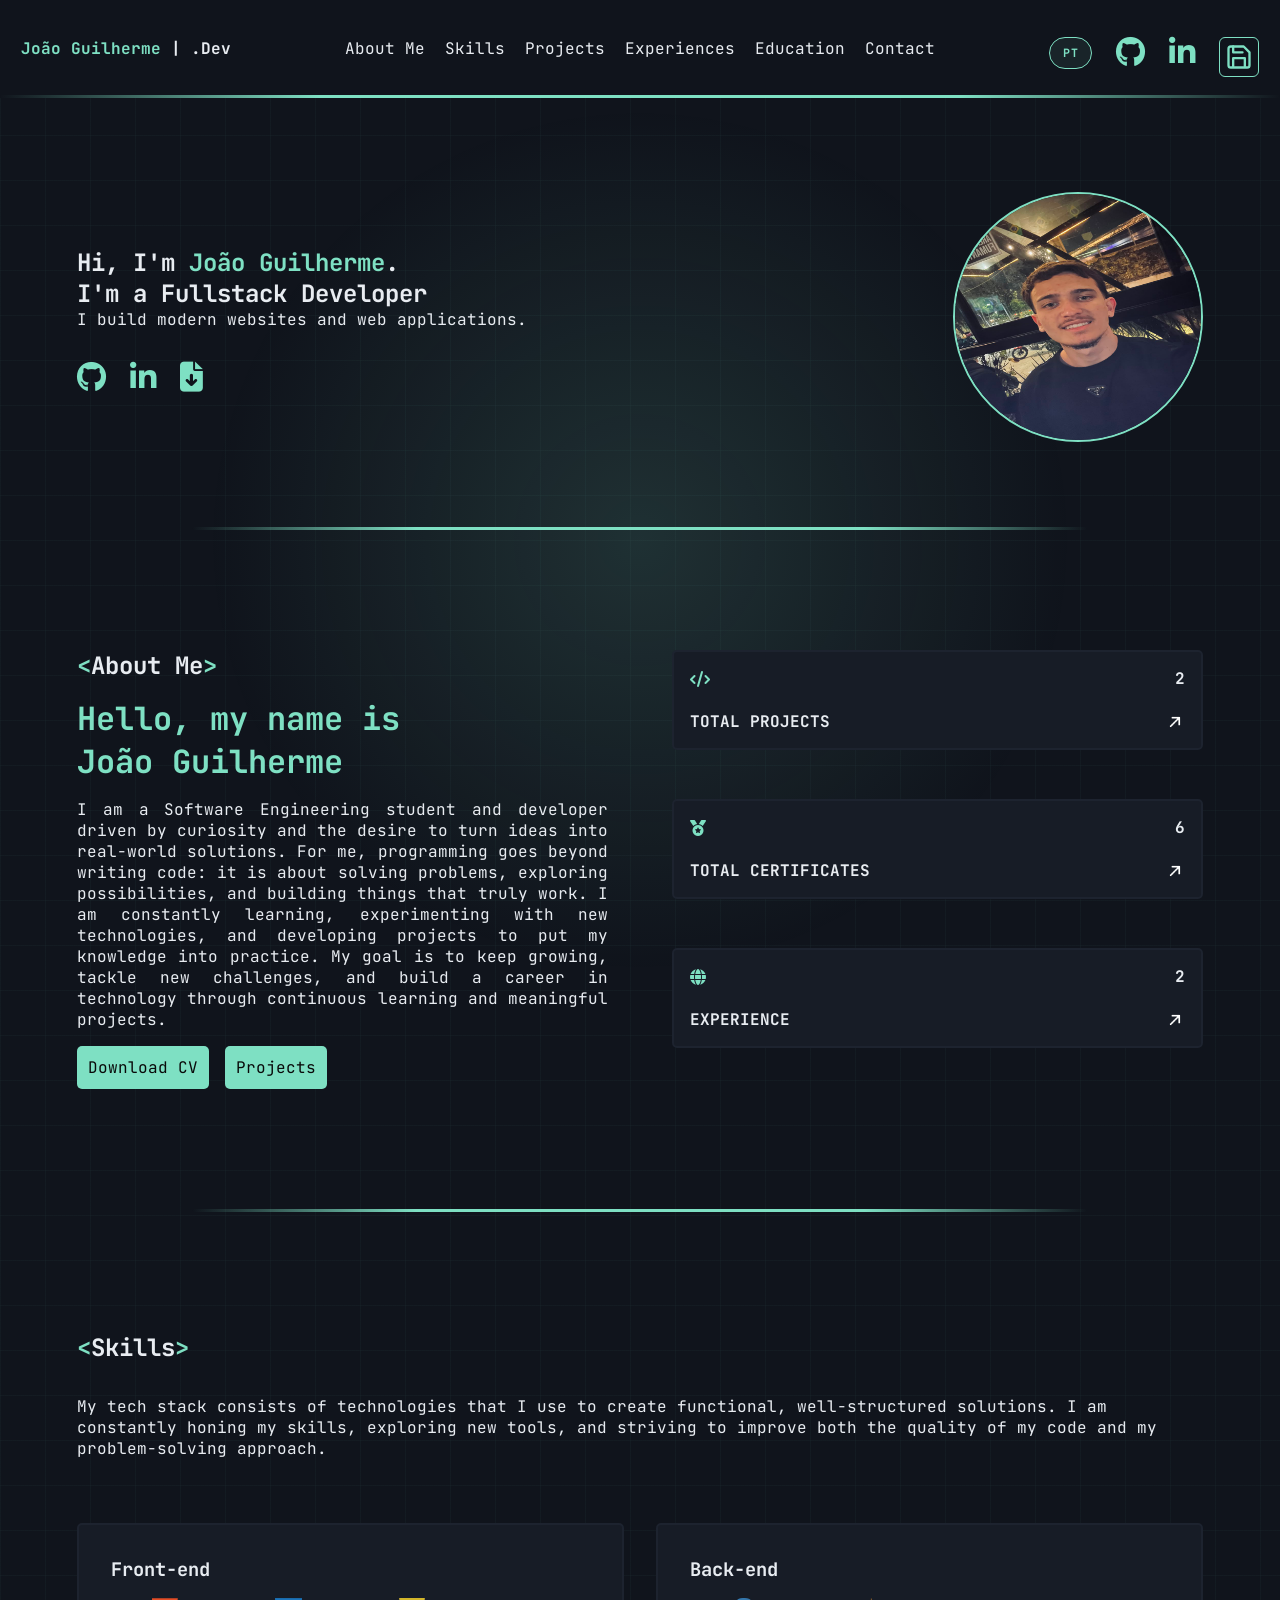
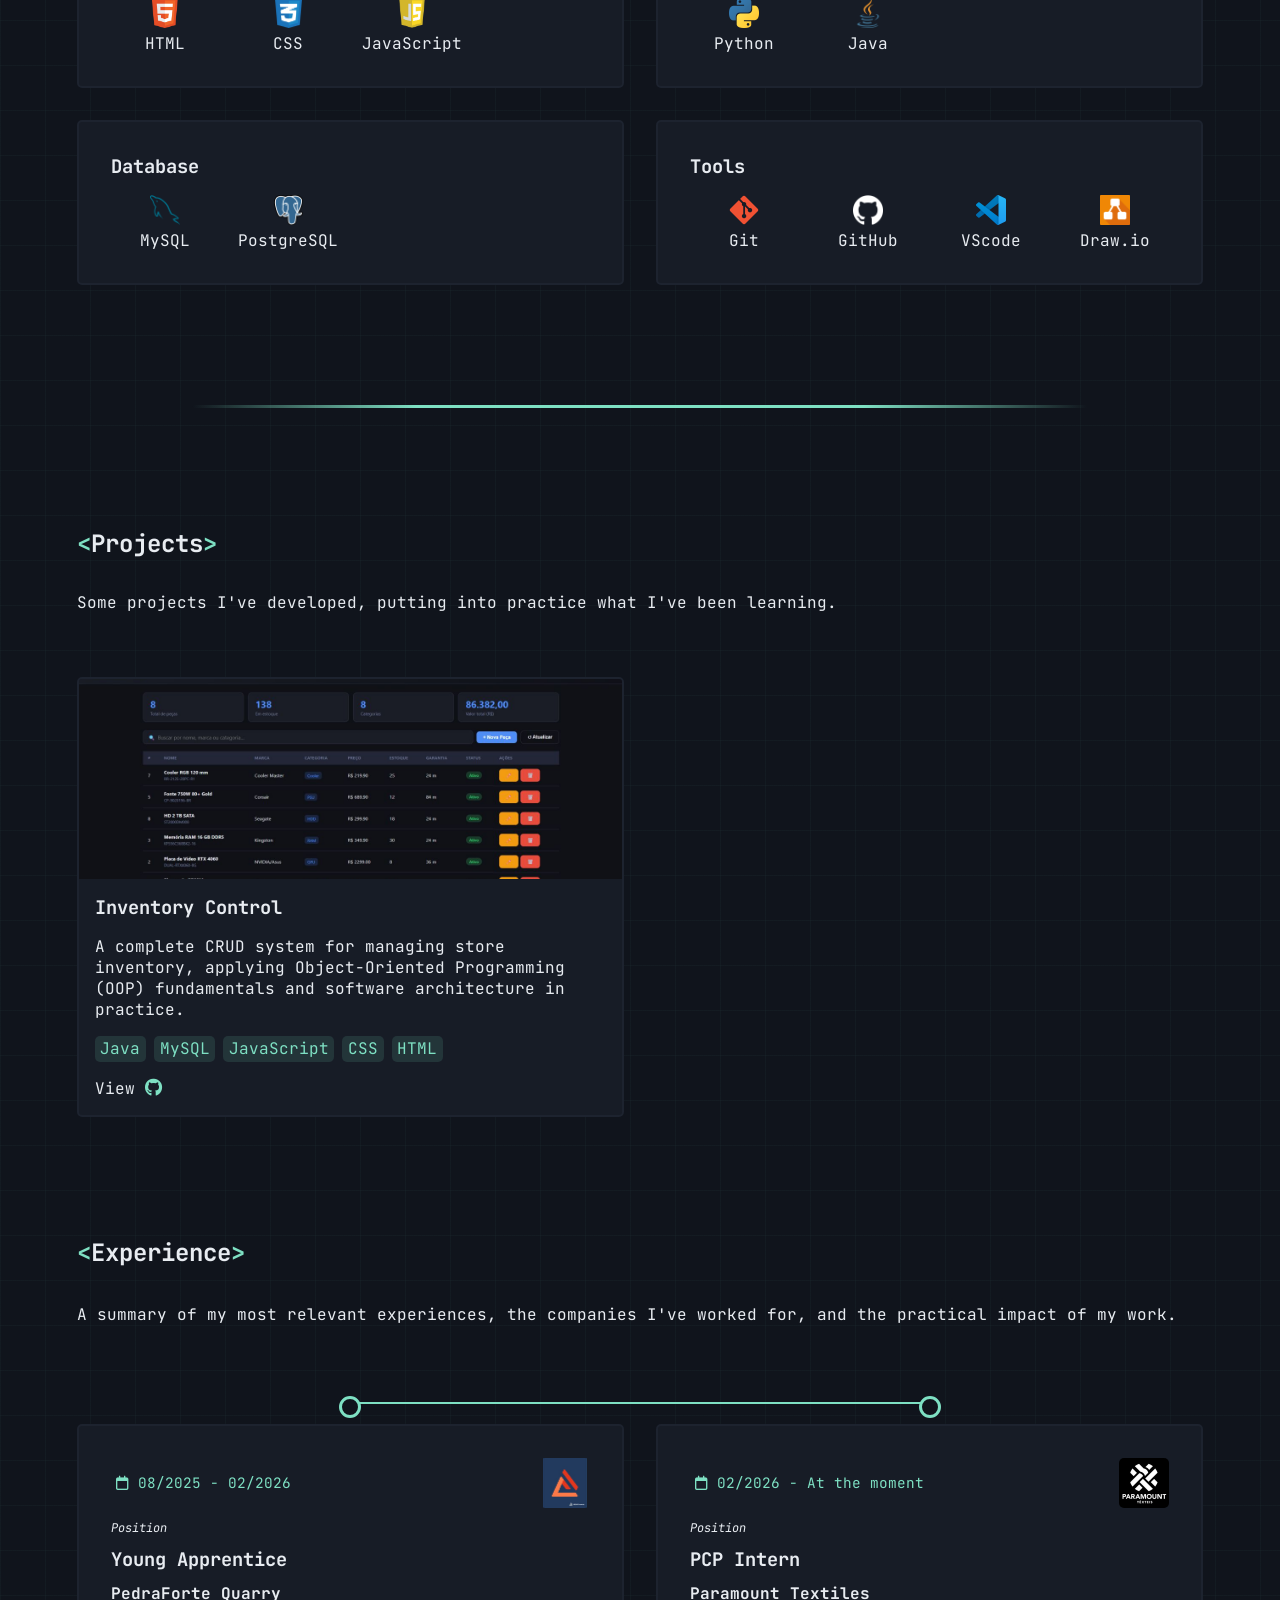
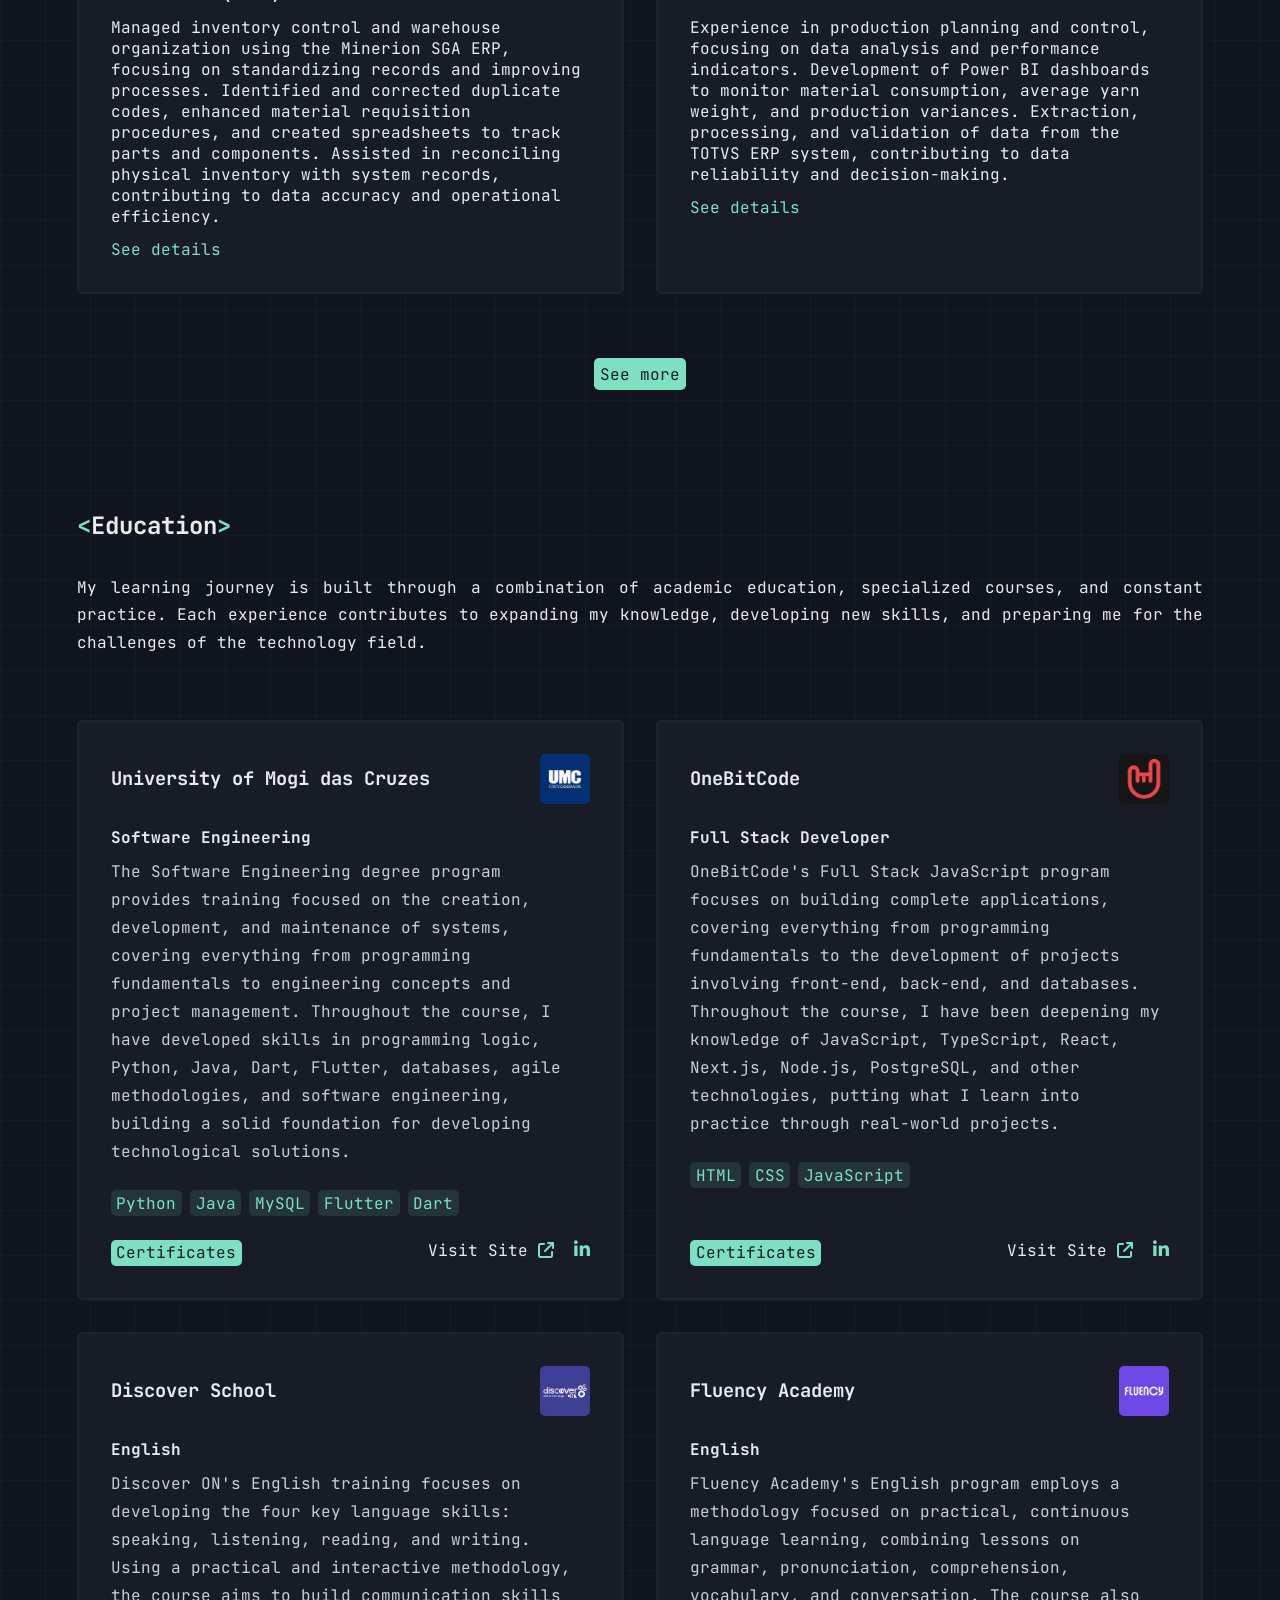
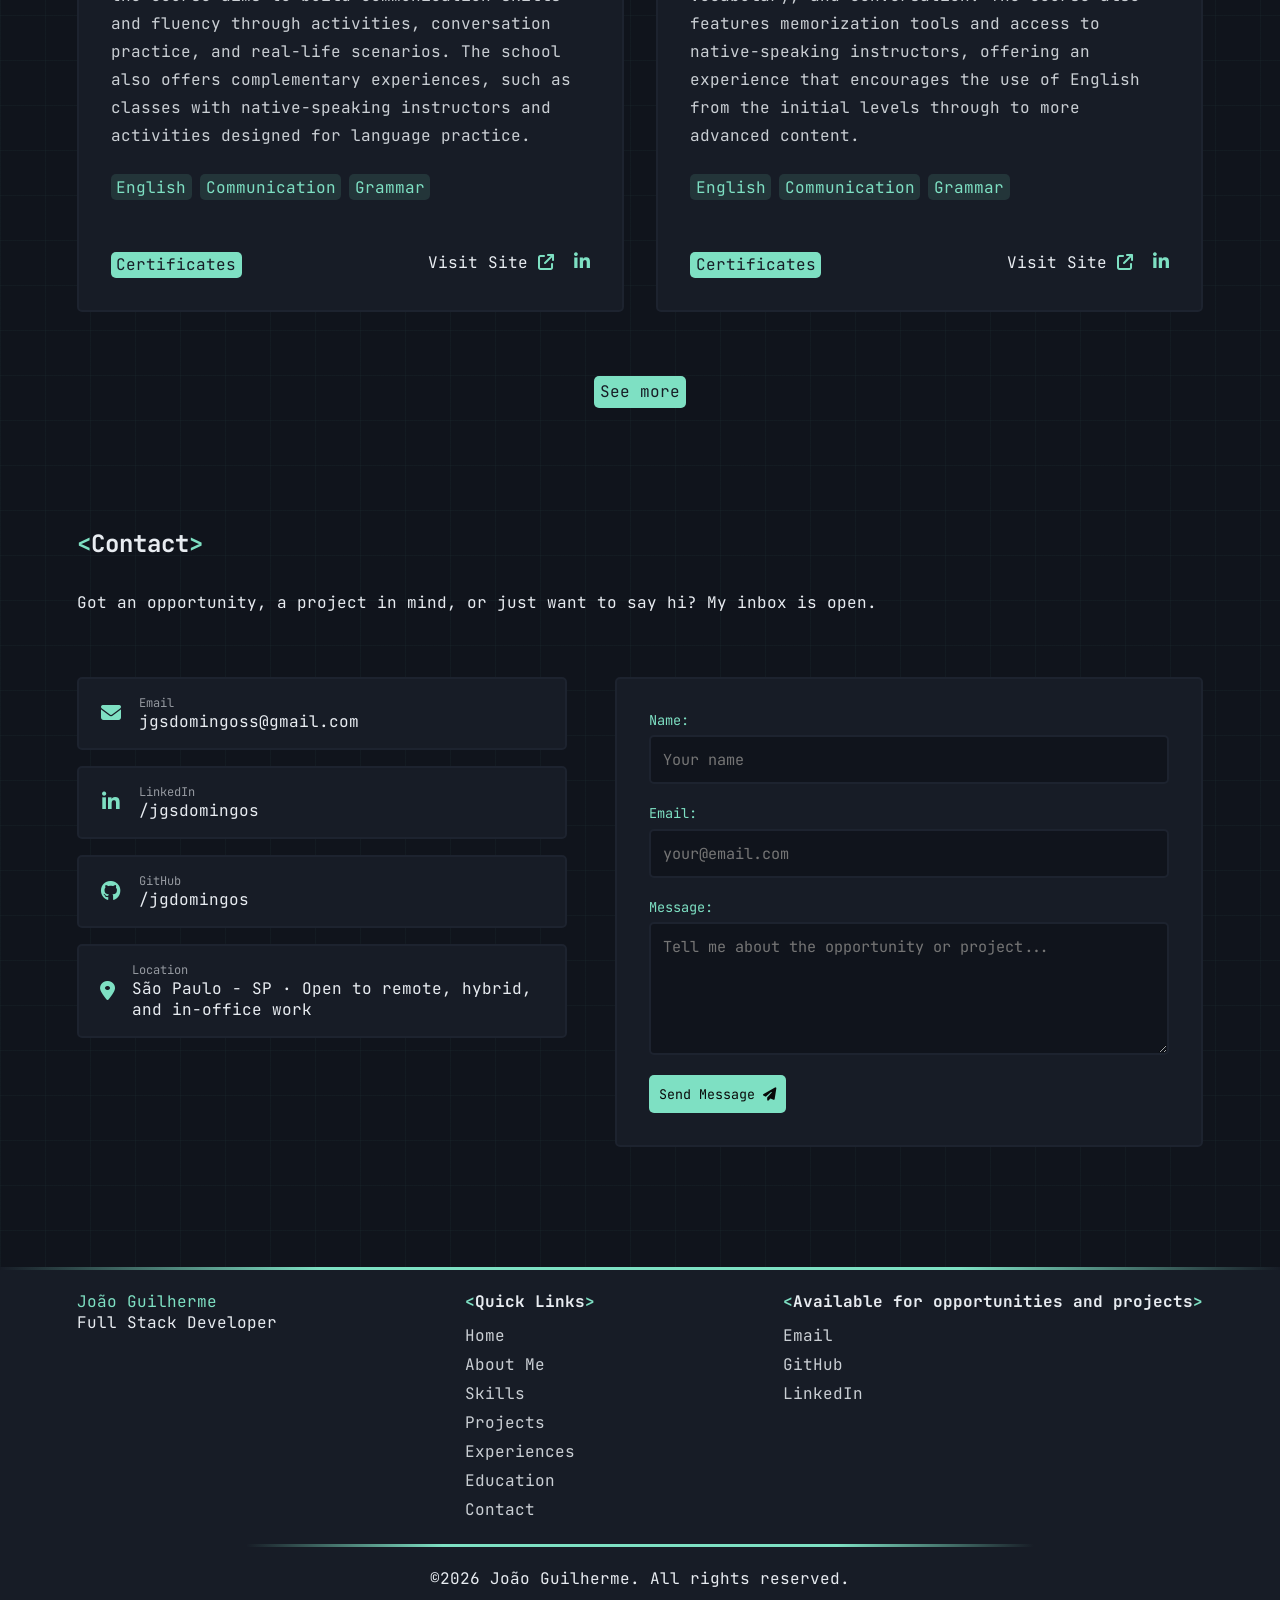
==== commit 5cf48f77: "Adicionando botão de See details em experiências pra levar pra página experience e arrumando os link" ====
--- a/index.html
+++ b/index.html
@@ -372,6 +372,7 @@
                     <h3 data-i18n="experience.quarry.role">Young Apprentice</h3>
                     <h4>PedraForte Quarry</h4>
                     <p data-i18n="experience.quarry.description">Managed inventory control and warehouse organization, focusing on standardizing records and improving processes. Identified and corrected duplicate codes, enhanced material requisition procedures, and created spreadsheets to track parts and components. Assisted in reconciling physical inventory with system records, contributing to data accuracy and operational efficiency.</p>
+                    <a href="./experiences.html#pedraForte"><span class="brackets">See details</span></a>
                 </article>
 
                 <!-- Paramount Textiles -->
@@ -386,9 +387,14 @@
                     <h3 data-i18n="experience.paramount.role">PCP Intern</h3>
                     <h4>Paramount Textiles</h4>
                     <p data-i18n="experience.paramount.description">Experience in production planning and control, focusing on data analysis and performance indicators. Development of Power BI dashboards to monitor material consumption, average yarn weight, and production variances. Extraction, processing, and validation of data from the TOTVS ERP system, contributing to data reliability and decision-making.</p>
+                    <a href="./experiences.html#paramount"><span class="brackets">See details</span></a>
                  </article>
 
             </div>
+
+            <!-- Link to learn more -->
+            <a href="./experiences.html" class="seeMore" data-i18n="actions.seeMore">See more</a>
+
         </section>
 
         <!-- Education -->
--- a/assets/css/variables.css
+++ b/assets/css/variables.css
@@ -9,4 +9,4 @@
     --font-primary: "JetBrains Mono", monospace;
 
     --border: 2px solid #1d232f;
-}
+}
--- a/assets/css/commom.css
+++ b/assets/css/commom.css
@@ -199,6 +199,62 @@
 	outline-offset: 3px;
 }
 
+.workInfo2,
+.schoolInfo2 {
+	background-color: var(--color-border);
+	border: 1px solid var(--color-primary);
+	border-radius: 5px;
+	color: var(--color-primary);
+	display: inline-block;
+	padding: 0.15rem 0.35rem;
+}
+
+.workInfo2.completed,
+.schoolInfo2.completed {
+	background-color: var(--color-primary);
+	color: var(--color-background);
+}
+
+.workInfo,
+.schoolInfo {
+	display: flex;
+	flex-wrap: wrap;
+	gap: 0.5rem;
+}
+
+.workInfo2,
+.schoolInfo2 {
+	white-space: nowrap;
+}
+
+/* btn Back Top */
+.btnTop {
+  align-items: center;
+  background-color: var(--color-primary);
+  bottom: 30px;
+  border-radius: 5px;
+  color: var(--color-background);
+  display: flex;
+  justify-content: center;
+  opacity: 0;
+  padding: 0.5rem;
+  position: fixed;
+  right: 30px;
+  text-decoration: none;
+  transition: opacity 0.3s ease, visibility 0.3s ease, transform 0.2s;
+  visibility: hidden;
+  z-index: 9999;
+}
+
+.btnTop.active {
+  opacity: 1;
+  visibility: visible;
+}
+
+.btnTop:hover {
+  transform: scale(1.1);
+}
+
 /* Footer */
 
 footer::before {
@@ -311,4 +367,4 @@
 	body {
 		animation: none;
 	}
-}
+}
--- a/assets/css/style.css
+++ b/assets/css/style.css
@@ -303,9 +303,8 @@
 
 .skillsProjectList {
   display: flex;
+  flex-wrap: wrap;
   gap: 0.5rem;
-  overflow-x: auto;
-  white-space: nowrap;
 }
 
 /* Experience timeline */
@@ -346,6 +345,10 @@
   position: relative;
   text-align: left;
   transition: transform 0.2s ease, border-color 0.2s ease;
+}
+
+.timeLineItem a{
+  text-decoration: none;
 }
 
 .timeLineItem h3,
@@ -476,6 +479,12 @@
   margin-top: 0.6rem;
 }
 
+#education .cardSchool > div:nth-of-type(3) {
+  display: flex;
+  flex-wrap: wrap;
+  gap: 0.5rem;
+}
+
 .cardSchool:hover {
   border: 2px solid var(--color-primary);
   transform: translateY(-4px);
@@ -641,32 +650,6 @@
 .contactItem:hover {
   border-color: var(--color-primary);
   transform: translateX(4px);
-}
-
-.btnTop {
-  align-items: center;
-  background-color: var(--color-primary);
-  bottom: 30px;
-  color: var(--color-background);
-  display: flex;
-  justify-content: center;
-  opacity: 0;
-  padding: 0.5rem;
-  position: fixed;
-  right: 30px;
-  text-decoration: none;
-  transition: opacity 0.3s ease, visibility 0.3s ease, transform 0.2s;
-  visibility: hidden;
-  z-index: 9999;
-}
-
-.btnTop.active {
-  opacity: 1;
-  visibility: visible;
-}
-
-.btnTop:hover {
-  transform: scale(1.1);
 }
 
 /* Animations */
@@ -779,5 +762,4 @@
   .contactItem {
     align-items: flex-start;
   }
-}
-
+}
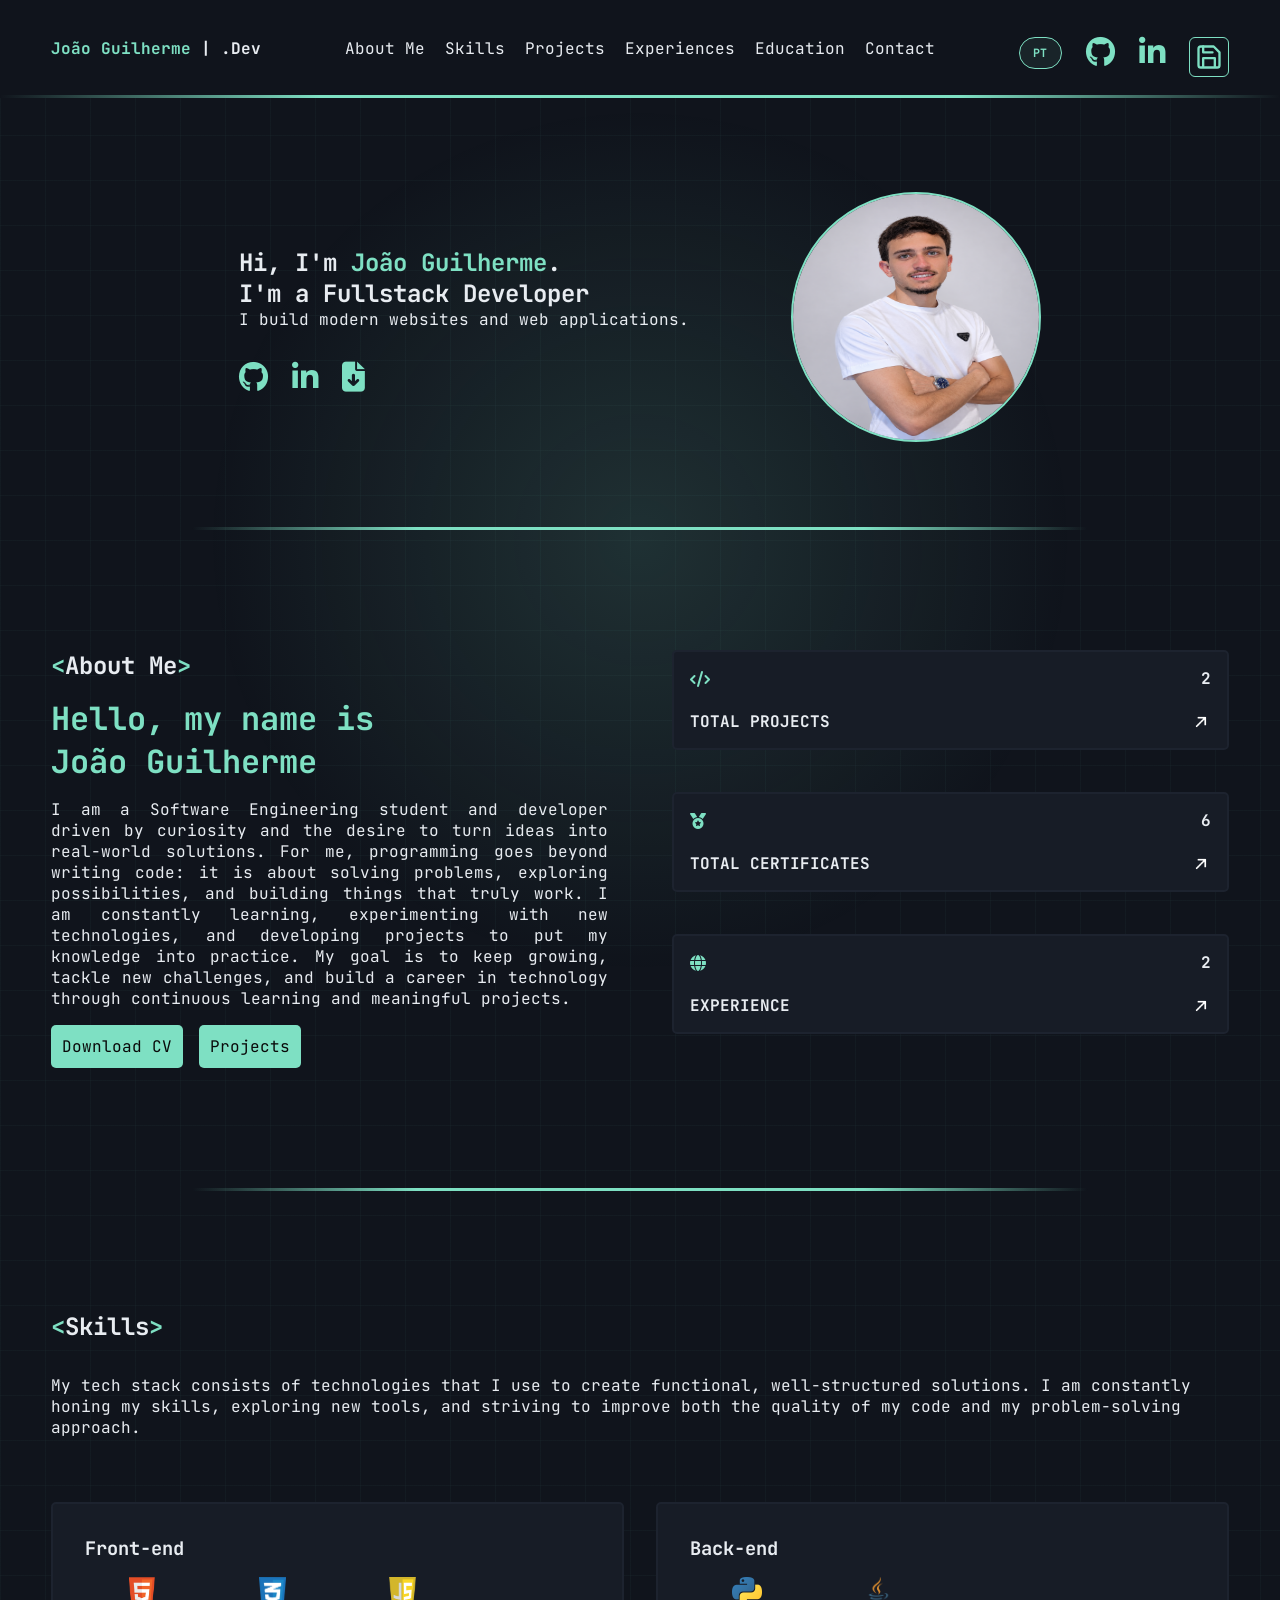
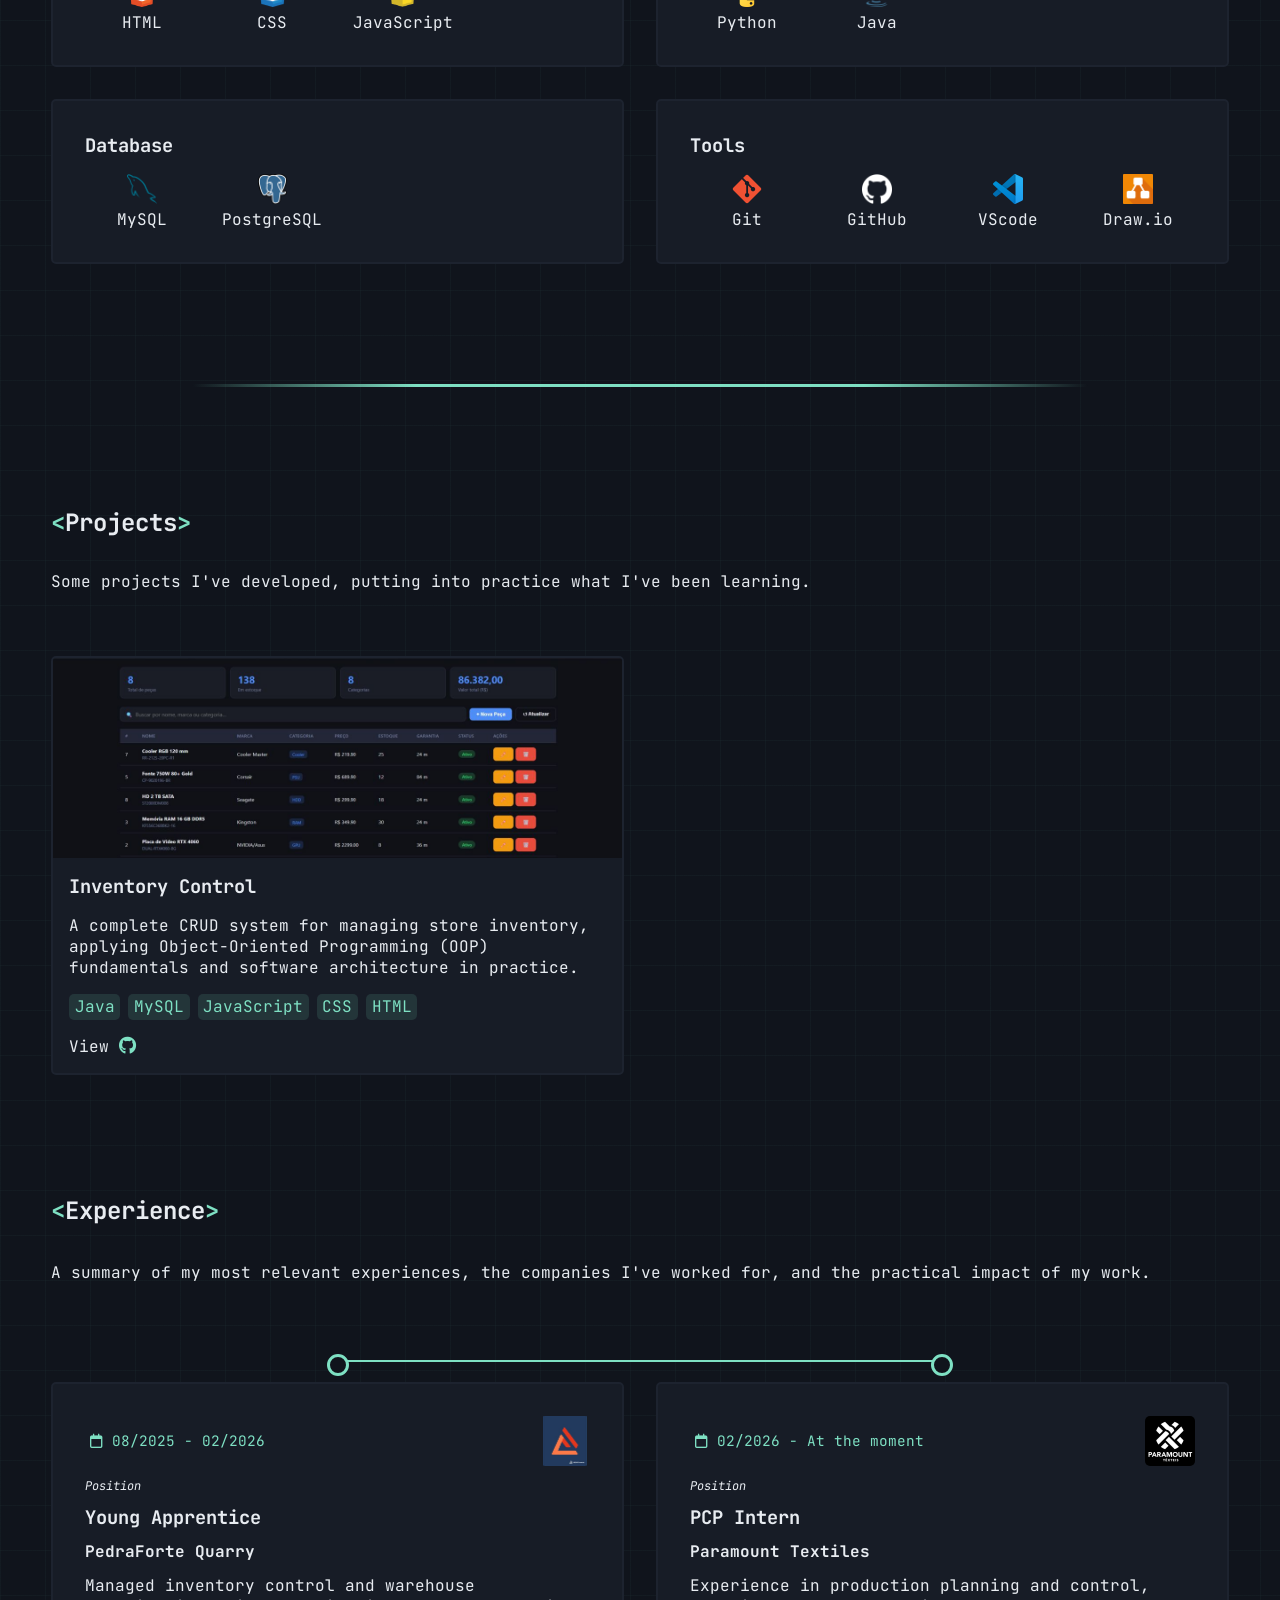
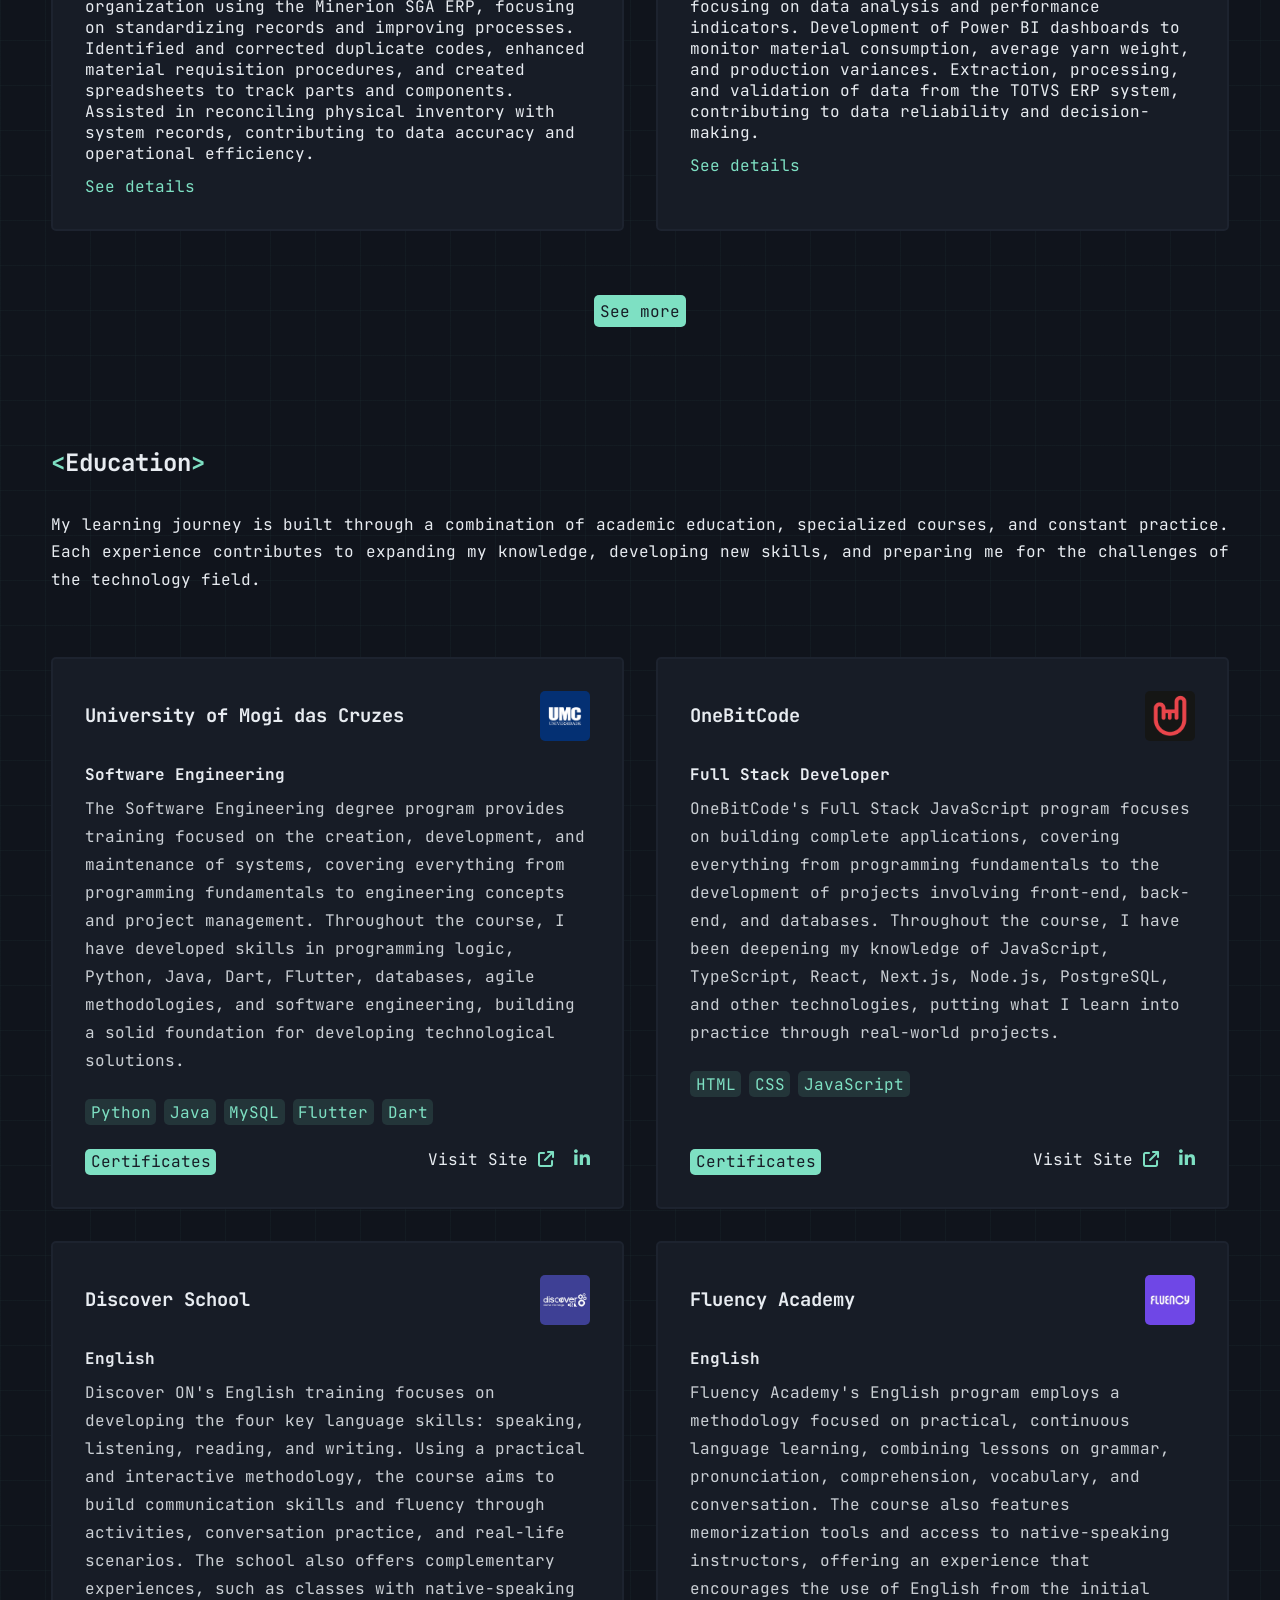
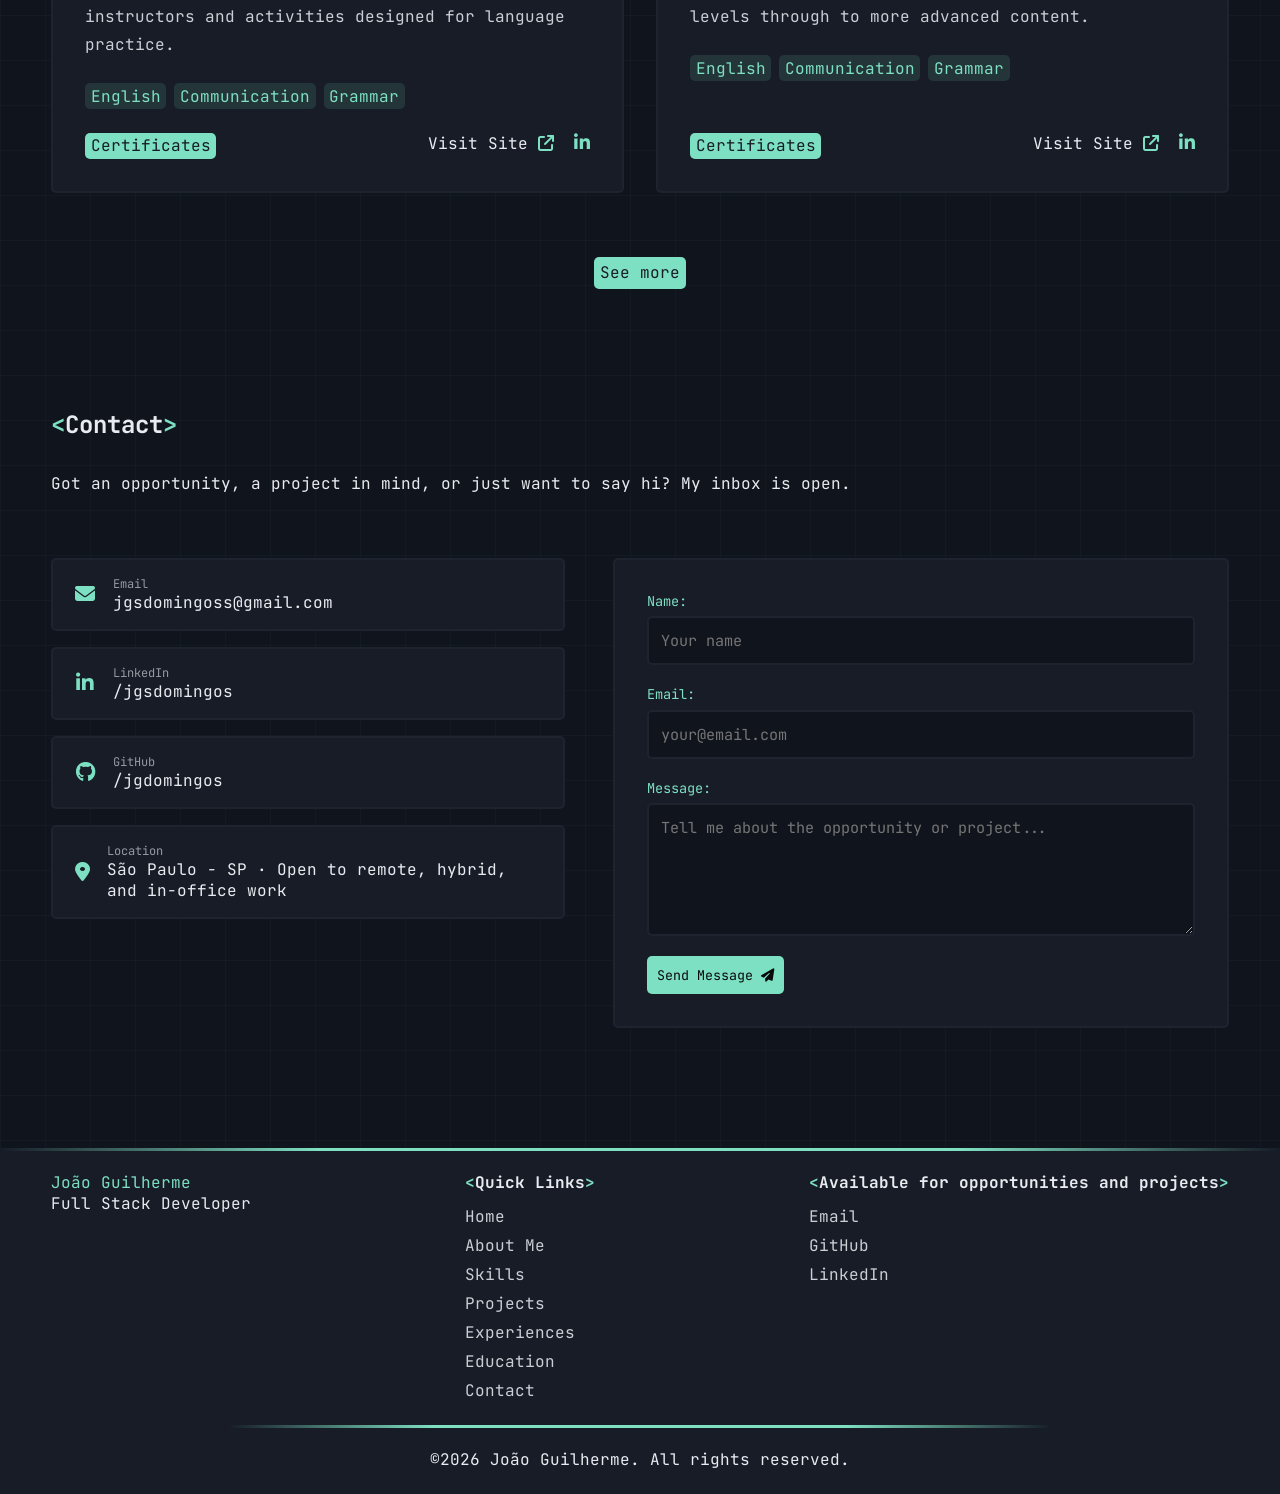
==== commit 1a1ef6f0: "Trocando foto de perfil e centralizando o conteúdo mais pro meio da tela" ====
--- a/index.html
+++ b/index.html
@@ -13,7 +13,9 @@
     <meta property="og:url" content="https://jgdomingos.github.io/portfolio/">
     <meta property="og:title" content="João Guilherme | Dev Full Stack">
     <meta property="og:description" content="Portfolio of João Guilherme, a Full Stack developer focused on creating intelligent software.">
-    <meta property="og:image" content="https://jgdomingos.github.io/portfolio/assets/images/Joao.jpeg">
+    <meta property="og:image" content="https://jgdomingos.github.io/portfolio/assets/images/Joao-og-image.png">
+    <meta property="og:image:width" content="1200">
+    <meta property="og:image:height" content="630">
     <meta property="og:locale" content="en_US">
     <meta name="twitter:card" content="summary_large_image">
     <title>João Guilherme | Dev Full Stack</title>
@@ -24,7 +26,7 @@
         "name": "João Guilherme Silva Domingos",
         "jobTitle": "Full Stack Developer",
         "url": "https://jgdomingos.github.io/portfolio/",
-        "image": "https://jgdomingos.github.io/portfolio/assets/images/Joao.jpeg",
+        "image": "./assets/images/Joao-og-image.png",
         "sameAs": [
             "https://github.com/jgdomingos",
             "https://www.linkedin.com/in/jgsdomingos/"
@@ -142,7 +144,7 @@
 
             <!-- Profile Photo -->
             <div data-aos="fade-left" data-aos-duration="800" data-aos-delay="150">
-                <img src="./assets/images/Joao.jpeg" alt="João Guilherme" width="250px" height="250px">
+                <img src="./assets/images/Joao.png" alt="João Guilherme" width="250px" height="250px">
             </div>
 
             
--- a/assets/css/variables.css
+++ b/assets/css/variables.css
@@ -1,3 +1,4 @@
+/* Color palette */
 :root {
     --color-primary: #7ee0c3;
     --color-second: #202733;
@@ -6,7 +7,9 @@
     --color-border: #171c26;
     --color-text: #e8ecf1;
 
+    /* Typography */
     --font-primary: "JetBrains Mono", monospace;
 
+    /* Shared component border */
     --border: 2px solid #1d232f;
 }
--- a/assets/css/commom.css
+++ b/assets/css/commom.css
@@ -1,3 +1,4 @@
+/* Reset and document defaults */
 * {
 	box-sizing: border-box;
 	font-family: var(--font-primary);
@@ -33,6 +34,7 @@
 	z-index: 0;
 }
 
+/* Layout layers */
 header {
 	position: relative;
 	z-index: 2;
@@ -66,7 +68,7 @@
 
 footer {
 	background-color: var(--color-border);
-	padding: 0 clamp(1.5rem, 6vw, 14rem) 1.5rem;
+	padding: 0 clamp(1.5rem, 4vw, 5rem) 1.5rem;
 }
 
 hr {
@@ -78,6 +80,7 @@
 	width: 70%;
 }
 
+/* Shared colors and icons */
 .brackets,
 .iconPrimary {
 	color: var(--color-primary);
@@ -92,7 +95,7 @@
 	justify-content: space-between;
 	left: 0;
 	margin: 0;
-	padding: 1.3rem;
+	padding: 1.3rem clamp(1.5rem, 4vw, 5rem);
 	position: fixed;
 	right: 0;
 	top: 0;
@@ -227,7 +230,7 @@
 	white-space: nowrap;
 }
 
-/* btn Back Top */
+/* Back-to-top button */
 .btnTop {
   align-items: center;
   background-color: var(--color-primary);
@@ -255,7 +258,7 @@
   transform: scale(1.1);
 }
 
-/* Footer */
+/* Footer layout */
 
 footer::before {
 	background: linear-gradient(90deg, transparent, var(--color-primary) 25%, var(--color-primary) 75%, transparent);
@@ -338,6 +341,13 @@
 	}
 
 	nav > .socialIcons {
+		display: flex;
+		gap: 0;
+		margin-top: 0;
+		order: 1;
+	}
+
+	nav > .socialIcons a {
 		display: none;
 	}
 
@@ -360,6 +370,7 @@
 
 	.nav-toggle {
 		display: block;
+		order: 2;
 	}
 }
 
--- a/assets/css/style.css
+++ b/assets/css/style.css
@@ -5,7 +5,8 @@
 #experiences,
 #education,
 #contact {
-  padding: 0 clamp(1.5rem, 6vw, 14rem);
+  max-width: 1600px;
+  padding: 0 clamp(1.5rem, 4vw, 5rem);
 }
 
 .btn {
@@ -85,10 +86,9 @@
 #hero {
   align-items: center;
   display: flex;
-  gap: 3rem;
-  justify-content: space-between;
-  margin-bottom: 5rem;
-  margin-top: 12rem;
+  gap: clamp(4rem, 8vw, 7rem);
+  justify-content: center;
+  margin: 12rem auto 5rem;
 }
 
 #hero div > img {
@@ -111,7 +111,7 @@
   display: grid;
   gap: 4rem;
   grid-template-columns: 1fr 1fr;
-  margin: 7.5rem 0;
+  margin: 7.5rem auto;
 }
 
 .cardsAboutMe {
@@ -177,7 +177,7 @@
 #skills {
   display: grid;
   gap: 4rem;
-  margin: 7.5rem 0;
+  margin: 7.5rem auto;
 }
 
 #skills article {
@@ -236,7 +236,7 @@
 #projects {
   display: grid;
   gap: 4rem;
-  margin: 7.5rem 0;
+  margin: 7.5rem auto;
 }
 
 #projects .cardProject a {
@@ -312,7 +312,7 @@
 #experiences {
   display: grid;
   gap: 4rem;
-  margin: 7.5rem 0;
+  margin: 7.5rem auto;
 }
 
 #experiences > p,
@@ -426,7 +426,7 @@
 #education {
   display: grid;
   gap: 4rem;
-  margin: 7.5rem 0;
+  margin: 7.5rem auto;
 }
 
 #education > div {
@@ -548,7 +548,7 @@
 #contact {
   display: grid;
   gap: 4rem;
-  margin: 7.5rem 0;
+  margin: 7.5rem auto;
 }
 
 .contactForm {
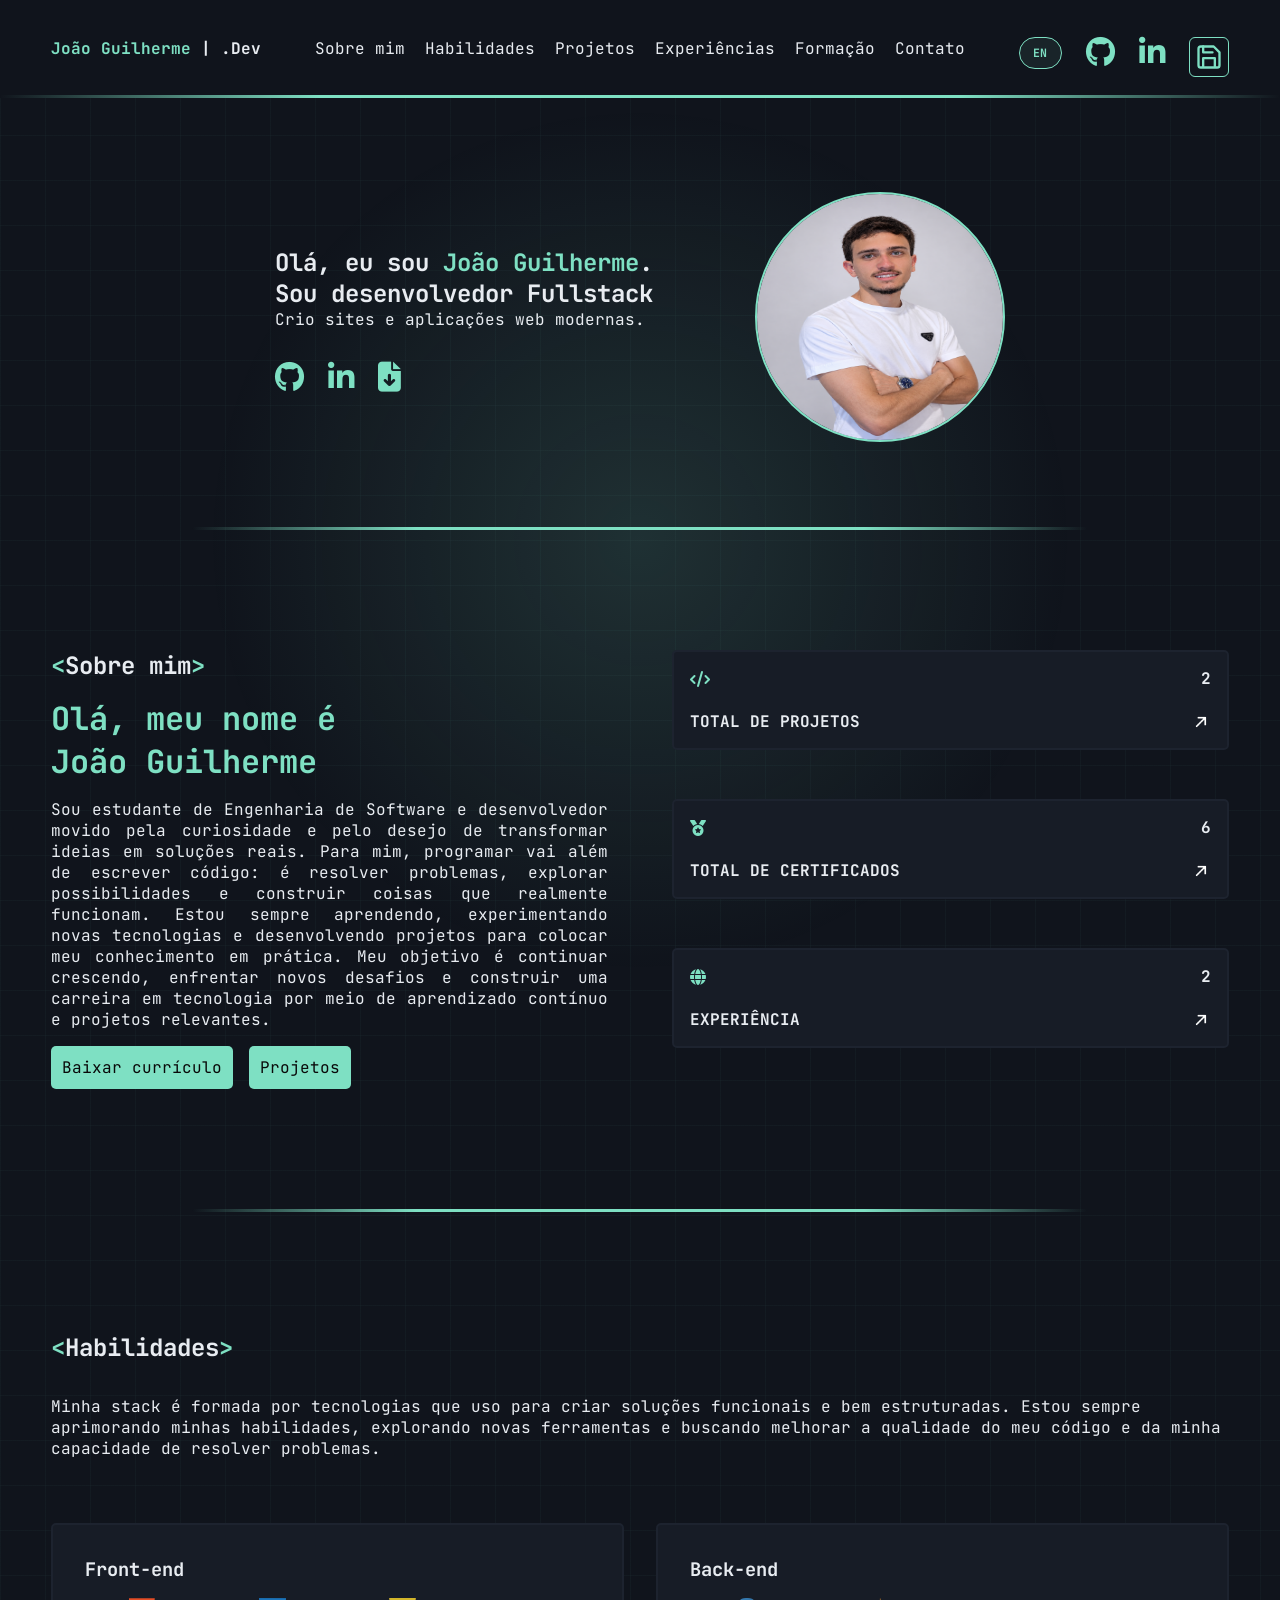
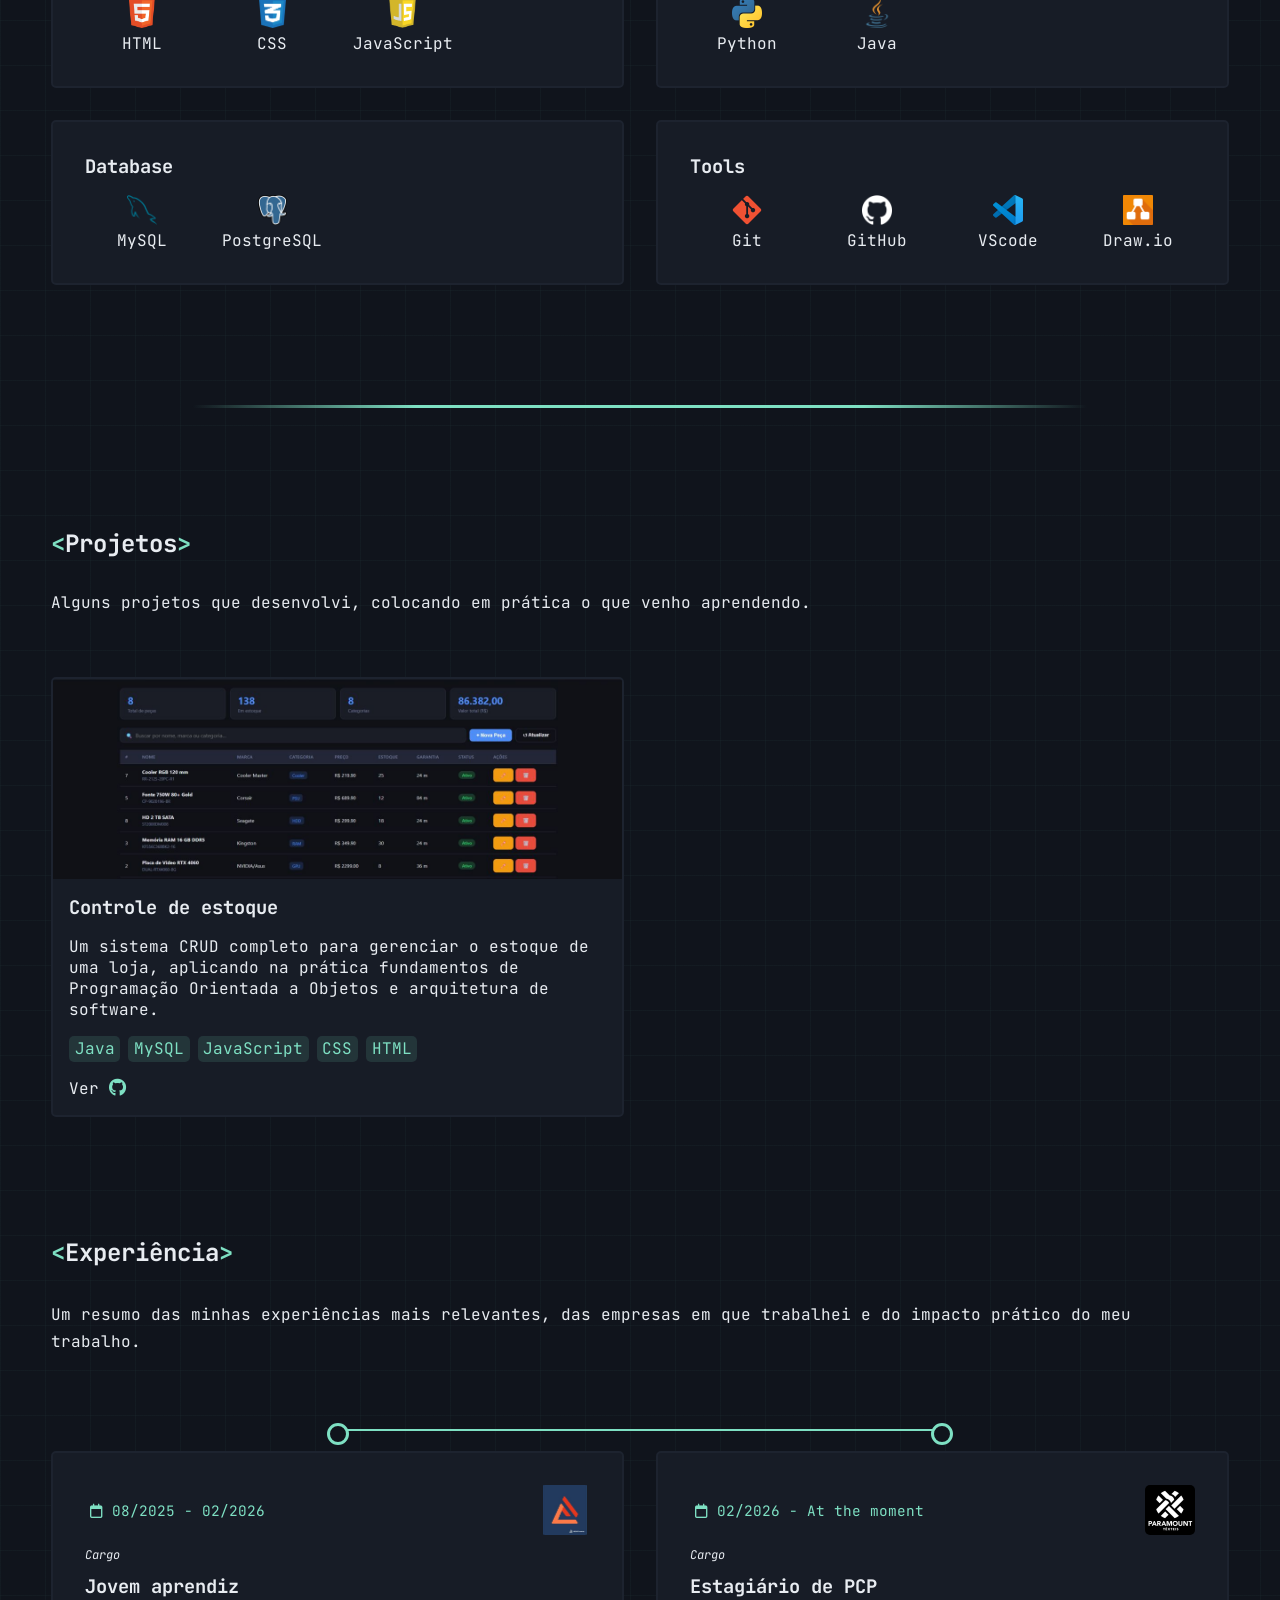
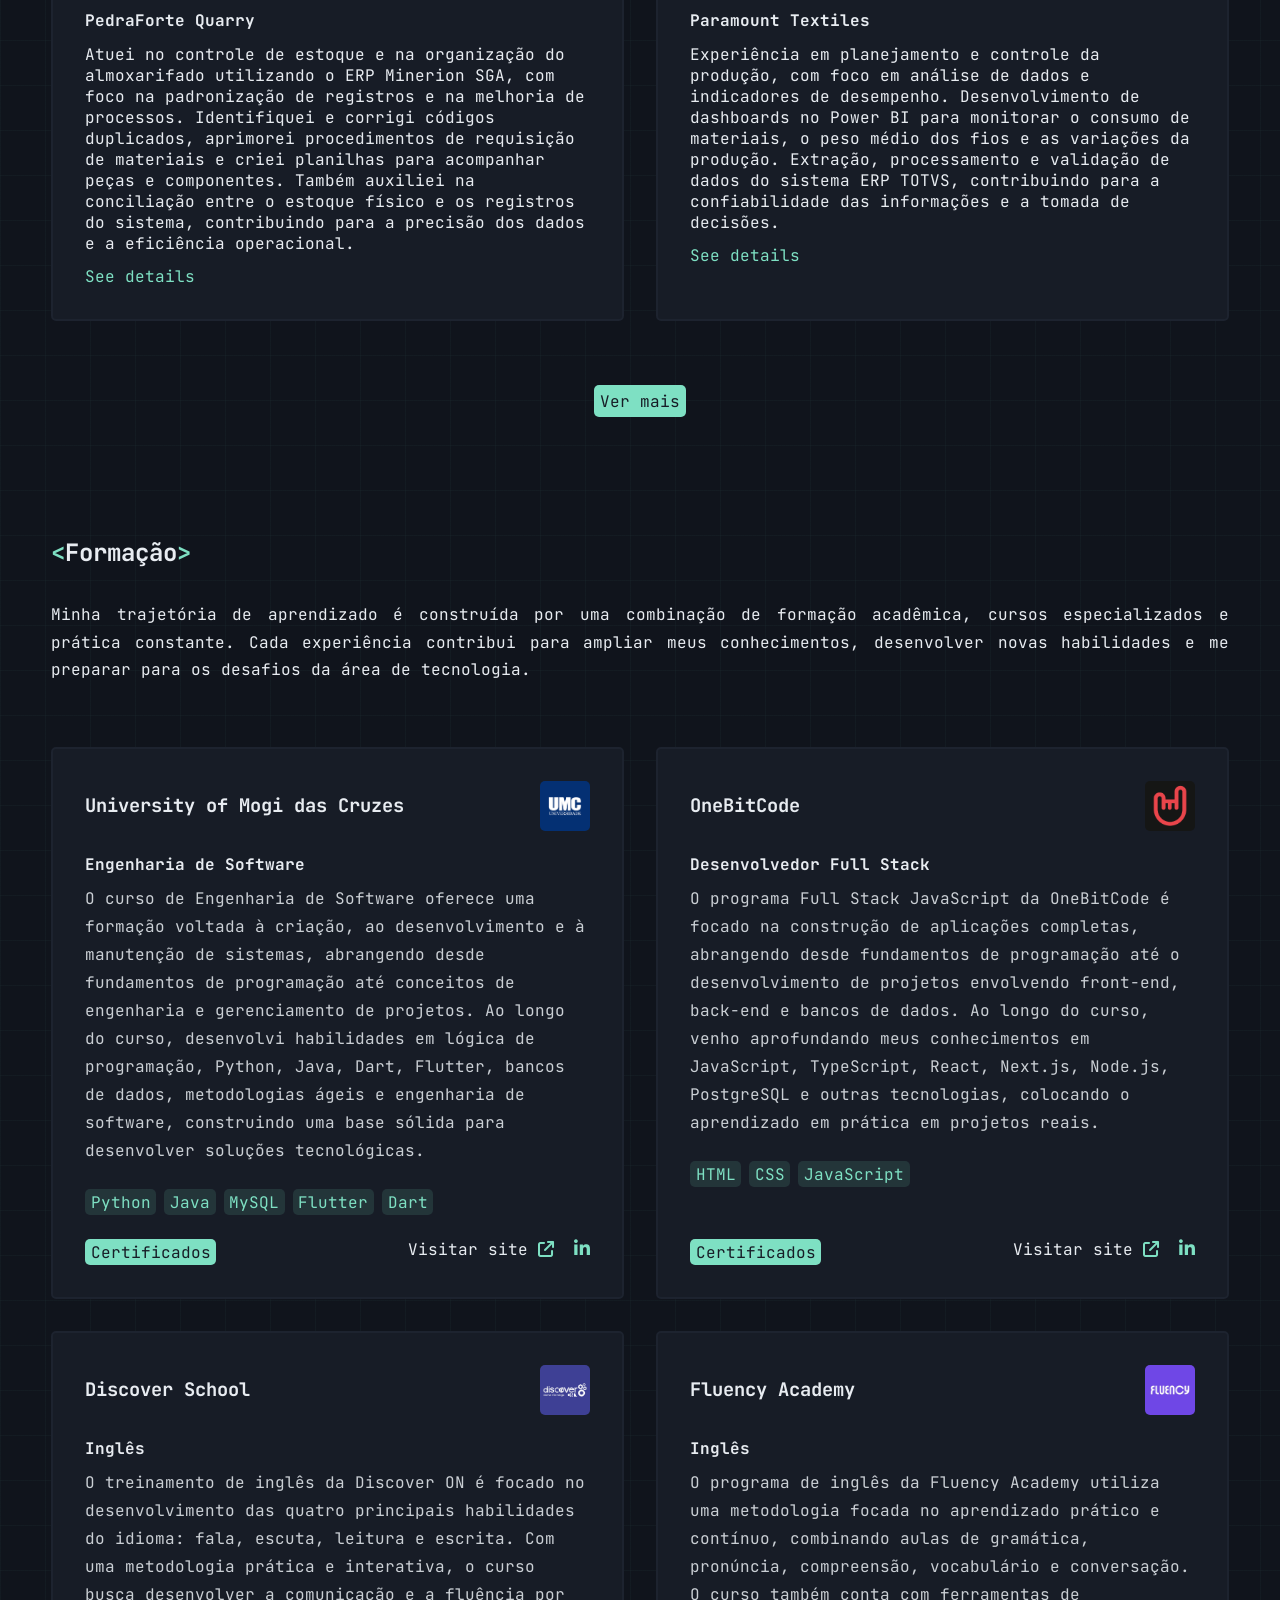
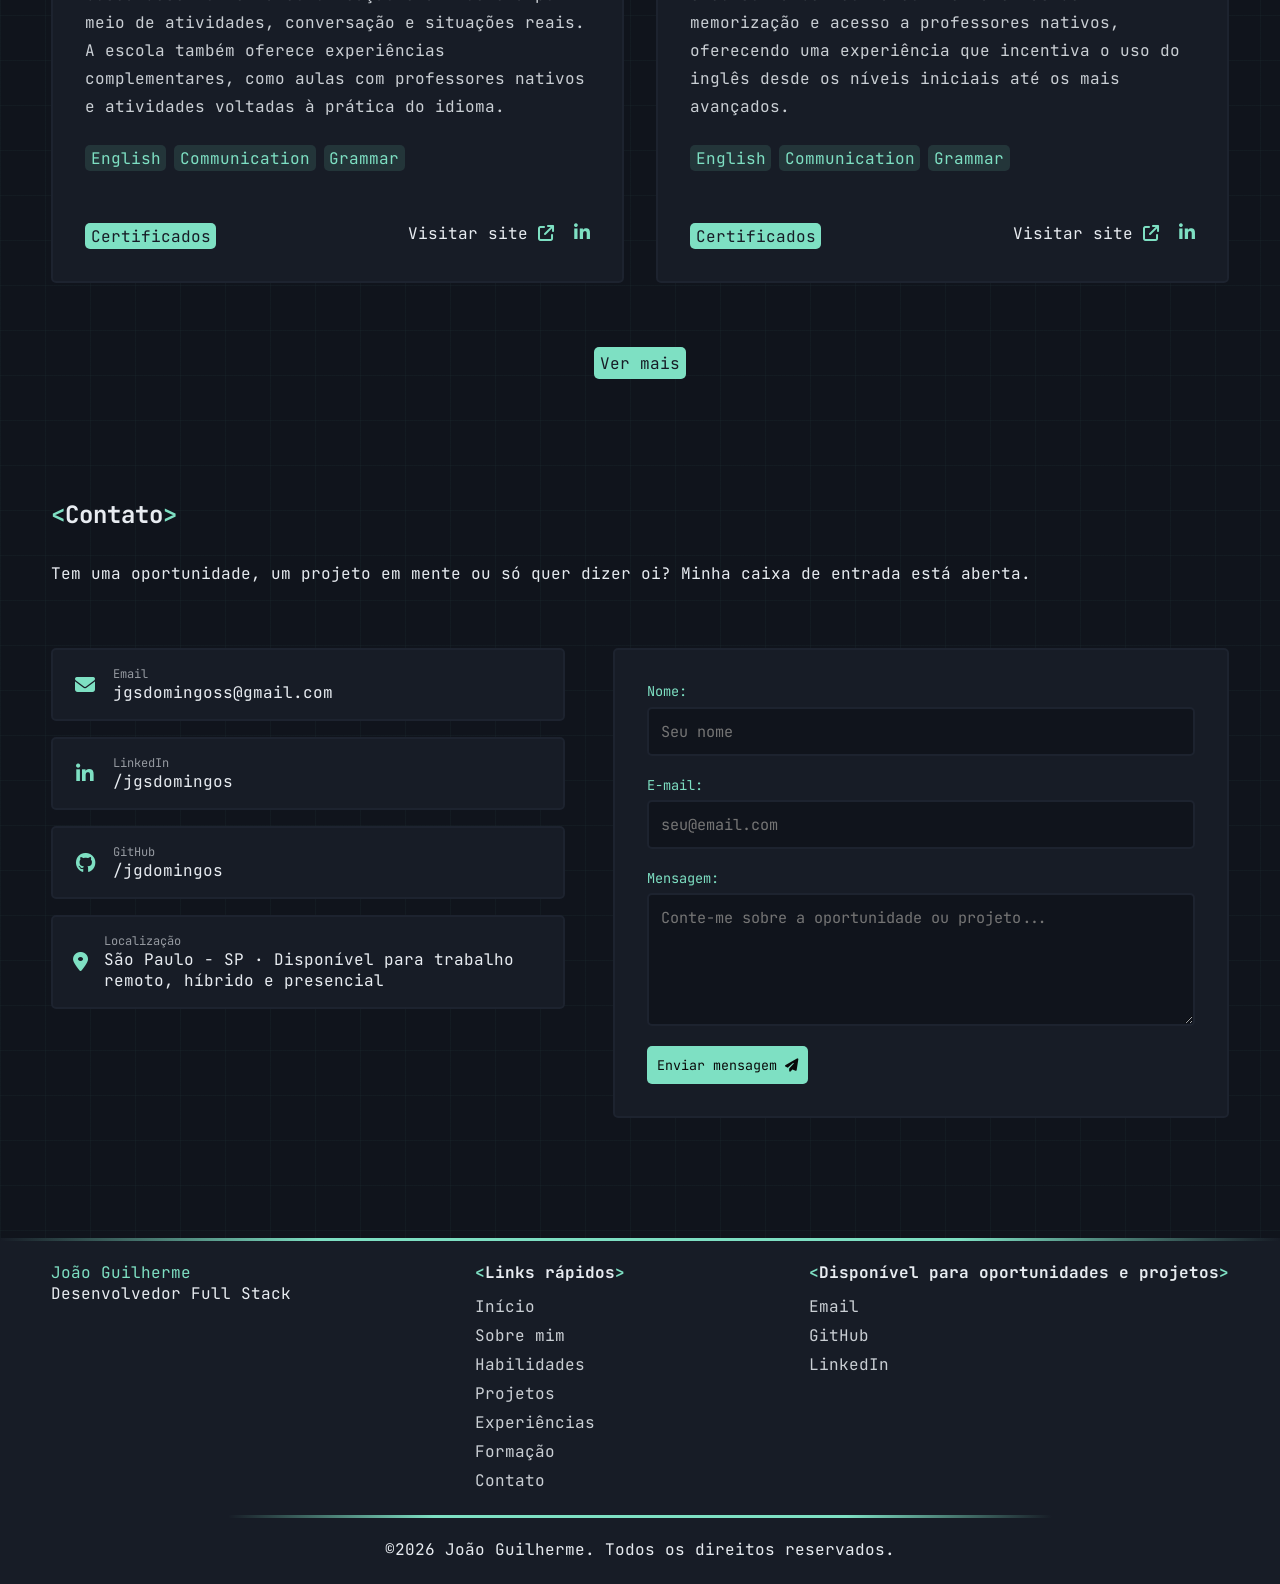
==== commit 36140c1c: "Mudando o idioma principal do portfolio" ====
--- a/index.html
+++ b/index.html
@@ -1,10 +1,10 @@
 <!DOCTYPE html>
-<html lang="en">
+<html lang="pt">
 <head>
     <meta charset="UTF-8">
     <meta name="viewport" content="width=device-width, initial-scale=1.0">
     <meta name="format-detection" content="telephone=no, date=no, email=no, address=no">
-    <meta name="description" content="Portfolio of João Guilherme, a Full Stack developer focused on creating intelligent software.">
+    <meta name="description" content="Portfólio de João Guilherme, desenvolvedor Full Stack focado na criação de software inteligente.">
     <meta name="author" content="João Guilherme Silva Domingos">
     <meta name="theme-color" content="#0f172a">
     <meta name="robots" content="index,follow">
@@ -16,7 +16,7 @@
     <meta property="og:image" content="https://jgdomingos.github.io/portfolio/assets/images/Joao-og-image.png">
     <meta property="og:image:width" content="1200">
     <meta property="og:image:height" content="630">
-    <meta property="og:locale" content="en_US">
+    <meta property="og:locale" content="pt_BR">
     <meta name="twitter:card" content="summary_large_image">
     <title>João Guilherme | Dev Full Stack</title>
     <script type="application/ld+json">
@@ -70,15 +70,15 @@
 
             <!-- Quick links menu -->
             <ul id="navMenu">
-                <li><a class="active" href="#aboutMe" data-i18n="nav.about">About Me</a></li>
-                <li><a href="#skills" data-i18n="nav.skills">Skills</a></li>
-                <li><a href="#projects" data-i18n="nav.projects">Projects</a></li>
-                <li><a href="#experiences" data-i18n="nav.experiences">Experiences</a></li>
-                <li><a href="#education" data-i18n="nav.education">Education</a></li>
-                <li><a href="#contact" data-i18n="nav.contact">Contact</a></li>
+                <li><a class="active" href="#aboutMe" data-i18n="nav.about">Sobre mim</a></li>
+                <li><a href="#skills" data-i18n="nav.skills">Habilidades</a></li>
+                <li><a href="#projects" data-i18n="nav.projects">Projetos</a></li>
+                <li><a href="#experiences" data-i18n="nav.experiences">Experiências</a></li>
+                <li><a href="#education" data-i18n="nav.education">Formação</a></li>
+                <li><a href="#contact" data-i18n="nav.contact">Contato</a></li>
                 <!-- Apenas em versões mobile -->
                 <hr class="mobileOnly">
-                <li class="mobileOnly"><a href="./assets/docs/Joao Guilherme Silva Domingos.pdf" target="_blank"><i class="fa-solid fa-file-arrow-down iconPrimary" aria-hidden="true" style="font-size: 18px" ></i> <span data-i18n="nav.curriculum">Curriculum</span></a></li>
+                <li class="mobileOnly"><a href="./assets/docs/Joao Guilherme Silva Domingos.pdf" target="_blank"><i class="fa-solid fa-file-arrow-down iconPrimary" aria-hidden="true" style="font-size: 18px" ></i> <span data-i18n="nav.curriculum">Currículo</span></a></li>
                 <li class="mobileOnly"><a href="https://www.linkedin.com/in/jgsdomingos/?locale=pt" target="_blank"><i class="fa-brands fa-linkedin-in iconPrimary" aria-hidden="true" style="font-size: 18px"></i> LinkedIn</a></li>
                 <li class="mobileOnly"><a href="https://github.com/jgdomingos" target="_blank"><i class="fa-brands fa-github iconPrimary" aria-hidden="true" style="font-size: 18px"></i> GitHub</a></li>
             </ul>
@@ -132,8 +132,8 @@
 
             <!-- Name and position -->
             <div class="hero" data-aos="fade-right" data-aos-duration="800">
-                <h1><span data-i18n="hero.greeting">Hi, i'm</span> <span class="brackets">João Guilherme</span>.<br><span data-i18n="hero.role">I'm a Fullstack Developer</span></h1>
-                <p data-i18n="hero.description">I build modern websites and web applications.</p>
+                <h1><span data-i18n="hero.greeting">Olá, eu sou</span> <span class="brackets">João Guilherme</span>.<br><span data-i18n="hero.role">Sou desenvolvedor Fullstack</span></h1>
+                <p data-i18n="hero.description">Crio sites e aplicações web modernas.</p>
 
                 <div class="socialIcons">
                     <a href="https://github.com/jgdomingos" target="_blank" aria-label="GitHub"><i class="fa-brands fa-github iconPrimary"></i></a>
@@ -157,14 +157,14 @@
 
             <!-- About section content: intro text, description and actions -->
             <div class="infoAboutMe" data-aos="fade-right">
-                <h2><span class="brackets">&lt;</span><span data-i18n="about.title">About Me</span><span class="brackets">&gt;</span></h2>
-                <h3><span data-i18n="about.greeting">Hello, my name is</span> <br>João Guilherme</h3>
-                <p data-i18n="about.description">I am a Software Engineering student and developer driven by curiosity and the desire to turn ideas into real-world solutions. For me, programming goes beyond writing code: it is about solving problems, exploring possibilities, and building things that truly work. I am constantly learning, experimenting with new technologies, and developing projects to put my knowledge into practice. My goal is to keep growing, tackle new challenges, and build a career in technology through continuous learning and meaningful projects.</p>
+                <h2><span class="brackets">&lt;</span><span data-i18n="about.title">Sobre mim</span><span class="brackets">&gt;</span></h2>
+                <h3><span data-i18n="about.greeting">Olá, meu nome é</span> <br>João Guilherme</h3>
+                <p data-i18n="about.description">Sou estudante de Engenharia de Software e desenvolvedor movido pela curiosidade e pelo desejo de transformar ideias em soluções reais. Para mim, programar vai além de escrever código: é resolver problemas, explorar possibilidades e construir coisas que realmente funcionam. Estou sempre aprendendo, experimentando novas tecnologias e desenvolvendo projetos para colocar meu conhecimento em prática. Meu objetivo é continuar crescendo, enfrentar novos desafios e construir uma carreira em tecnologia por meio de aprendizado contínuo e projetos relevantes.</p>
 
                 <!-- Download CV and Projects -->
                 <div>
-                    <a href="./assets/docs/Joao Guilherme Silva Domingos.pdf" class="btn" target="_blank" data-i18n="actions.downloadCv">Download CV</a>
-                    <a href="#projects" class="btn" data-i18n="actions.projects">Projects</a>
+                    <a href="./assets/docs/Joao Guilherme Silva Domingos.pdf" class="btn" target="_blank" data-i18n="actions.downloadCv">Baixar currículo</a>
+                    <a href="#projects" class="btn" data-i18n="actions.projects">Projetos</a>
                 </div>
             </div>
 
@@ -179,7 +179,7 @@
                          </div>
      
                          <div>
-                             <p><strong data-i18n="summary.projects">TOTAL PROJECTS</strong></p>
+                             <p><strong data-i18n="summary.projects">TOTAL DE PROJETOS</strong></p>
                              <img class="arrowIcon" src="./assets/images/icons/ArrowIcon.png" alt="" loading="lazy">
                          </div>
                      </article>
@@ -194,7 +194,7 @@
                          </div>
      
                          <div>
-                             <p><strong data-i18n="summary.certificates">TOTAL CERTIFICATES</strong></p>
+                             <p><strong data-i18n="summary.certificates">TOTAL DE CERTIFICADOS</strong></p>
                              <img class="arrowIcon" src="./assets/images/icons/ArrowIcon.png" alt="" loading="lazy">
                          </div>
                      </article>
@@ -209,7 +209,7 @@
                          </div>
      
                          <div>
-                             <p><strong data-i18n="summary.experience">EXPERIENCE</strong></p>
+                             <p><strong data-i18n="summary.experience">EXPERIÊNCIA</strong></p>
                              <img class="arrowIcon" src="./assets/images/icons/ArrowIcon.png" alt="" loading="lazy">
                          </div>
                      </article>
@@ -224,8 +224,8 @@
         <section id="skills">
 
             <!-- Skills introduction -->
-            <h2><span class="brackets">&lt;</span><span data-i18n="skills.title">Skills</span><span class="brackets">&gt;</span></h2>
-            <p data-i18n="skills.description">My tech stack consists of technologies that I use to create functional, well-structured solutions. I am constantly honing my skills, exploring new tools, and striving to improve both the quality of my code and my problem-solving approach.</p>
+            <h2><span class="brackets">&lt;</span><span data-i18n="skills.title">Habilidades</span><span class="brackets">&gt;</span></h2>
+            <p data-i18n="skills.description">Minha stack é formada por tecnologias que uso para criar soluções funcionais e bem estruturadas. Estou sempre aprimorando minhas habilidades, explorando novas ferramentas e buscando melhorar a qualidade do meu código e da minha capacidade de resolver problemas.</p>
 
             <!-- Skill cards -->
             <div class="skills">
@@ -317,8 +317,8 @@
         <!-- Projects -->
         <section id="projects">
             <!-- Projects introduction -->
-            <h2><span class="brackets">&lt;</span><span data-i18n="projects.title">Projects</span><span class="brackets">&gt;</span></h2>
-            <p data-i18n="projects.description">Some projects I’ve developed, putting into practice what I’ve been learning.</p>
+            <h2><span class="brackets">&lt;</span><span data-i18n="projects.title">Projetos</span><span class="brackets">&gt;</span></h2>
+            <p data-i18n="projects.description">Alguns projetos que desenvolvi, colocando em prática o que venho aprendendo.</p>
 
             <!-- Project cards -->
             <div class="projectsCards">
@@ -329,8 +329,8 @@
                     <!-- Project Info -->
                     <div class="projectInfo">
                         <!-- Name and Summary -->
-                        <h3 data-i18n="projects.inventory.title">Inventory Control</h3>
-                        <p data-i18n="projects.inventory.description">A complete CRUD system for managing store inventory, applying Object-Oriented Programming (OOP) fundamentals and software architecture in practice.</p>
+                        <h3 data-i18n="projects.inventory.title">Controle de estoque</h3>
+                        <p data-i18n="projects.inventory.description">Um sistema CRUD completo para gerenciar o estoque de uma loja, aplicando na prática fundamentos de Programação Orientada a Objetos e arquitetura de software.</p>
                         <!-- Project Skills -->
                         <div class="skillsProjectList">
                             <span class="skillsProject">Java</span>
@@ -341,7 +341,7 @@
                         </div>
                         <!-- Link GitHub and Project -->
                         <div>
-                            <a href="https://www.linkedin.com/feed/update/urn:li:activity:7502845742156410880/" target="_blank" data-i18n="actions.view">View</a>
+                            <a href="https://www.linkedin.com/feed/update/urn:li:activity:7502845742156410880/" target="_blank" data-i18n="actions.view">Ver</a>
                             <a href="https://github.com/jgdomingos/loja-pecas-java" target="_blank" aria-label="GitHub"><i class="fa-brands fa-github iconPrimary" style="font-size: 18px"></i></a>
                         </div>
                     </div>
@@ -356,8 +356,8 @@
         <!-- Experiences -->
         <section id="experiences">
             <!-- Experience introduction -->
-            <h2><span class="brackets">&lt;</span><span data-i18n="experience.title">Experience</span><span class="brackets">&gt;</span></h2>
-            <p data-i18n="experience.description">A summary of my most relevant experiences, the companies I’ve worked for, and the practical impact of my work.</p>
+            <h2><span class="brackets">&lt;</span><span data-i18n="experience.title">Experiência</span><span class="brackets">&gt;</span></h2>
+            <p data-i18n="experience.description">Um resumo das minhas experiências mais relevantes, das empresas em que trabalhei e do impacto prático do meu trabalho.</p>
 
             <!-- Experience timeline for professional background -->
             <div class="timeline">
@@ -370,10 +370,10 @@
                         <img src="./assets/images/Work/Quarry.jpg" alt="PedraForte" loading="lazy">
                     </div>
                     <!-- Position, company name and summary -->
-                    <p style="font-size: 12px;"><i data-i18n="experience.position">Position</i></p>
-                    <h3 data-i18n="experience.quarry.role">Young Apprentice</h3>
+                    <p style="font-size: 12px;"><i data-i18n="experience.position">Cargo</i></p>
+                    <h3 data-i18n="experience.quarry.role">Jovem aprendiz</h3>
                     <h4>PedraForte Quarry</h4>
-                    <p data-i18n="experience.quarry.description">Managed inventory control and warehouse organization, focusing on standardizing records and improving processes. Identified and corrected duplicate codes, enhanced material requisition procedures, and created spreadsheets to track parts and components. Assisted in reconciling physical inventory with system records, contributing to data accuracy and operational efficiency.</p>
+                    <p data-i18n="experience.quarry.description">Atuei no controle de estoque e na organização do almoxarifado utilizando o ERP Minerion SGA, com foco na padronização de registros e na melhoria de processos. Identifiquei e corrigi códigos duplicados, aprimorei procedimentos de requisição de materiais e criei planilhas para acompanhar peças e componentes. Também auxiliei na conciliação entre o estoque físico e os registros do sistema, contribuindo para a precisão dos dados e a eficiência operacional.</p>
                     <a href="./experiences.html#pedraForte"><span class="brackets">See details</span></a>
                 </article>
 
@@ -385,25 +385,25 @@
                         <img src="./assets/images/Work/Paramount.jpg" alt="Paramount" loading="lazy">
                     </div>
                     <!-- Position, company name and summary -->
-                    <p style="font-size: 12px;"><i data-i18n="experience.position">Position</i></p>
-                    <h3 data-i18n="experience.paramount.role">PCP Intern</h3>
+                    <p style="font-size: 12px;"><i data-i18n="experience.position">Cargo</i></p>
+                    <h3 data-i18n="experience.paramount.role">Estagiário de PCP</h3>
                     <h4>Paramount Textiles</h4>
-                    <p data-i18n="experience.paramount.description">Experience in production planning and control, focusing on data analysis and performance indicators. Development of Power BI dashboards to monitor material consumption, average yarn weight, and production variances. Extraction, processing, and validation of data from the TOTVS ERP system, contributing to data reliability and decision-making.</p>
+                    <p data-i18n="experience.paramount.description">Experiência em planejamento e controle da produção, com foco em análise de dados e indicadores de desempenho. Desenvolvimento de dashboards no Power BI para monitorar o consumo de materiais, o peso médio dos fios e as variações da produção. Extração, processamento e validação de dados do sistema ERP TOTVS, contribuindo para a confiabilidade das informações e a tomada de decisões.</p>
                     <a href="./experiences.html#paramount"><span class="brackets">See details</span></a>
                  </article>
 
             </div>
 
             <!-- Link to learn more -->
-            <a href="./experiences.html" class="seeMore" data-i18n="actions.seeMore">See more</a>
+            <a href="./experiences.html" class="seeMore" data-i18n="actions.seeMore">Ver mais</a>
 
         </section>
 
         <!-- Education -->
         <section id="education">
             <!-- Education introduction -->
-            <h2><span class="brackets">&lt;</span><span data-i18n="education.title">Education</span><span class="brackets">&gt;</span></h2>
-            <p data-i18n="education.description">My learning journey is built through a combination of academic education, specialized courses, and constant practice. Each experience contributes to expanding my knowledge, developing new skills, and preparing me for the challenges of the technology field.</p>
+            <h2><span class="brackets">&lt;</span><span data-i18n="education.title">Formação</span><span class="brackets">&gt;</span></h2>
+            <p data-i18n="education.description">Minha trajetória de aprendizado é construída por uma combinação de formação acadêmica, cursos especializados e prática constante. Cada experiência contribui para ampliar meus conhecimentos, desenvolver novas habilidades e me preparar para os desafios da área de tecnologia.</p>
 
             <!-- Education cards -->
             <div>
@@ -418,8 +418,8 @@
                     
                     <!-- Course overview -->
                     <div>
-                        <h4 data-i18n="education.umc.course">Software Engineer</h4>
-                        <p data-i18n="education.umc.description">The Software Engineering degree program provides training focused on the creation, development, and maintenance of systems, covering everything from programming fundamentals to engineering concepts and project management. Throughout the course, I have developed skills in programming logic, Python, Java, Dart, Flutter, databases, agile methodologies, and software engineering, building a solid foundation for developing technological solutions.</p>
+                        <h4 data-i18n="education.umc.course">Engenharia de Software</h4>
+                        <p data-i18n="education.umc.description">O curso de Engenharia de Software oferece uma formação voltada à criação, ao desenvolvimento e à manutenção de sistemas, abrangendo desde fundamentos de programação até conceitos de engenharia e gerenciamento de projetos. Ao longo do curso, desenvolvi habilidades em lógica de programação, Python, Java, Dart, Flutter, bancos de dados, metodologias ágeis e engenharia de software, construindo uma base sólida para desenvolver soluções tecnológicas.</p>
                     </div>
 
                     <!-- Course Skills -->
@@ -433,8 +433,8 @@
 
                     <!-- Social -->
                     <div  class="social">
-                        <a href="educations.html#umc" class="btnEducation" data-i18n="actions.certificates">Certificates</a>
-                        <a href="https://www.umc.br/" target="_blank" class="visitSite"><span data-i18n="actions.visitSite">Visit Site</span> <i class="fa-solid fa-arrow-up-right-from-square iconPrimary"></i></a>
+                        <a href="educations.html#umc" class="btnEducation" data-i18n="actions.certificates">Certificados</a>
+                        <a href="https://www.umc.br/" target="_blank" class="visitSite"><span data-i18n="actions.visitSite">Visitar site</span> <i class="fa-solid fa-arrow-up-right-from-square iconPrimary"></i></a>
                         <a href="https://www.linkedin.com/school/universidade-de-mogi-das-cruzes/home/" target="_blank" aria-label="LinkedIn"><i class="fa-brands fa-linkedin-in iconPrimary" style="font-size: 18px"></i></a>
                     </div>
                 </article>
@@ -449,8 +449,8 @@
 
                     <!-- Course overview -->
                     <div>
-                        <h4 data-i18n="education.onebitcode.course">Full Stack Developer</h4>
-                        <p data-i18n="education.onebitcode.description">OneBitCode’s Full Stack JavaScript program focuses on building complete applications, covering everything from programming fundamentals to the development of projects involving front-end, back-end, and databases. Throughout the course, I have been deepening my knowledge of JavaScript, TypeScript, React, Next.js, Node.js, PostgreSQL, and other technologies, putting what I learn into practice through real-world projects.</p>
+                        <h4 data-i18n="education.onebitcode.course">Desenvolvedor Full Stack</h4>
+                        <p data-i18n="education.onebitcode.description">O programa Full Stack JavaScript da OneBitCode é focado na construção de aplicações completas, abrangendo desde fundamentos de programação até o desenvolvimento de projetos envolvendo front-end, back-end e bancos de dados. Ao longo do curso, venho aprofundando meus conhecimentos em JavaScript, TypeScript, React, Next.js, Node.js, PostgreSQL e outras tecnologias, colocando o aprendizado em prática em projetos reais.</p>
                     </div>
 
                     <!-- Course skills -->
@@ -462,8 +462,8 @@
 
                     <!-- Social -->
                      <div  class="social">
-                        <a href="educations.html#oneBitCode" class="btnEducation" data-i18n="actions.certificates">Certificates</a>
-                        <a href="https://onebitcode.com/" target="_blank" class="visitSite"><span data-i18n="actions.visitSite">Visit Site</span> <i class="fa-solid fa-arrow-up-right-from-square iconPrimary"></i></a>
+                        <a href="educations.html#oneBitCode" class="btnEducation" data-i18n="actions.certificates">Certificados</a>
+                        <a href="https://onebitcode.com/" target="_blank" class="visitSite"><span data-i18n="actions.visitSite">Visitar site</span> <i class="fa-solid fa-arrow-up-right-from-square iconPrimary"></i></a>
                         <a href="https://www.linkedin.com/school/onebitcode/home/" target="_blank" aria-label="LinkedIn"><i class="fa-brands fa-linkedin-in iconPrimary" style="font-size: 18px"></i></a>
                      </div>
                 </article>
@@ -478,8 +478,8 @@
 
                     <!-- Course overview -->
                     <div>
-                        <h4 data-i18n="education.discover.course">English</h4>
-                        <p data-i18n="education.discover.description">Discover ON’s English training focuses on developing the four key language skills: speaking, listening, reading, and writing. Using a practical and interactive methodology, the course aims to build communication skills and fluency through activities, conversation practice, and real-life scenarios. The school also offers complementary experiences, such as classes with native-speaking instructors and activities designed for language practice.</p>
+                        <h4 data-i18n="education.discover.course">Inglês</h4>
+                        <p data-i18n="education.discover.description">O treinamento de inglês da Discover ON é focado no desenvolvimento das quatro principais habilidades do idioma: fala, escuta, leitura e escrita. Com uma metodologia prática e interativa, o curso busca desenvolver a comunicação e a fluência por meio de atividades, conversação e situações reais. A escola também oferece experiências complementares, como aulas com professores nativos e atividades voltadas à prática do idioma.</p>
                     </div>
 
                     <!-- Course skills -->
@@ -491,8 +491,8 @@
 
                     <!-- Social -->
                     <div  class="social">
-                        <a href="educations.html#discover" class="btnEducation" data-i18n="actions.certificates">Certificates</a>
-                        <a href="https://escoladiscover.com.br/" target="_blank" class="visitSite"><span data-i18n="actions.visitSite">Visit Site</span> <i class="fa-solid fa-arrow-up-right-from-square iconPrimary"></i></a>
+                        <a href="educations.html#discover" class="btnEducation" data-i18n="actions.certificates">Certificados</a>
+                        <a href="https://escoladiscover.com.br/" target="_blank" class="visitSite"><span data-i18n="actions.visitSite">Visitar site</span> <i class="fa-solid fa-arrow-up-right-from-square iconPrimary"></i></a>
                         <a href="https://www.linkedin.com/company/discoveron/home/" target="_blank" aria-label="LinkedIn"><i class="fa-brands fa-linkedin-in iconPrimary" style="font-size: 18px"></i></a>
                     </div>
                 </article>
@@ -507,8 +507,8 @@
 
                     <!-- Course overview -->
                     <div>
-                        <h4 data-i18n="education.fluency.course">English</h4>
-                        <p data-i18n="education.fluency.description">Fluency Academy’s English program employs a methodology focused on practical, continuous language learning, combining lessons on grammar, pronunciation, comprehension, vocabulary, and conversation. The course also features memorization tools and access to native-speaking instructors, offering an experience that encourages the use of English from the initial levels through to more advanced content.</p>
+                        <h4 data-i18n="education.fluency.course">Inglês</h4>
+                        <p data-i18n="education.fluency.description">O programa de inglês da Fluency Academy utiliza uma metodologia focada no aprendizado prático e contínuo, combinando aulas de gramática, pronúncia, compreensão, vocabulário e conversação. O curso também conta com ferramentas de memorização e acesso a professores nativos, oferecendo uma experiência que incentiva o uso do inglês desde os níveis iniciais até os mais avançados.</p>
                     </div>
 
                     <!-- Course Skills -->
@@ -520,23 +520,23 @@
 
                     <!-- Social -->
                     <div class="social">
-                        <a href="educations.html#fluency" class="btnEducation" data-i18n="actions.certificates">Certificates</a>
-                        <a href="https://megahub.fluency.io/fa/primeira-turma/matriculas-geral" target="_blank" class="visitSite"><span data-i18n="actions.visitSite">Visit Site</span> <i class="fa-solid fa-arrow-up-right-from-square iconPrimary"></i></a>
+                        <a href="educations.html#fluency" class="btnEducation" data-i18n="actions.certificates">Certificados</a>
+                        <a href="https://megahub.fluency.io/fa/primeira-turma/matriculas-geral" target="_blank" class="visitSite"><span data-i18n="actions.visitSite">Visitar site</span> <i class="fa-solid fa-arrow-up-right-from-square iconPrimary"></i></a>
                         <a href="https://www.linkedin.com/company/fluencyacademy/home/" target="_blank" aria-label="LinkedIn"><i class="fa-brands fa-linkedin-in iconPrimary" style="font-size: 18px"></i></a>
                     </div>
                 </article>
 
             </div>
             <!-- Link to learn more -->
-            <a href="educations.html" class="seeMore" data-i18n="actions.seeMore">See more</a>
+            <a href="educations.html" class="seeMore" data-i18n="actions.seeMore">Ver mais</a>
             
         </section>
 
         <!-- Contact -->
         <section id="contact">
             <!-- Contact introduction -->
-            <h2><span class="brackets">&lt;</span><span data-i18n="contact.title">Contact</span><span class="brackets">&gt;</span></h2>
-            <p data-i18n="contact.description">Got an opportunity, a project in mind, or just want to say hi? My inbox is open.</p>
+            <h2><span class="brackets">&lt;</span><span data-i18n="contact.title">Contato</span><span class="brackets">&gt;</span></h2>
+            <p data-i18n="contact.description">Tem uma oportunidade, um projeto em mente ou só quer dizer oi? Minha caixa de entrada está aberta.</p>
 
             <!-- Contact cards -->
             <div class="contactGrid">
@@ -575,8 +575,8 @@
                     <div class="contactItem">
                         <i class="fa-solid fa-location-dot iconPrimary" aria-hidden="true"></i>
                         <div>
-                            <span data-i18n="contact.location">Location</span>
-                            <p data-i18n="contact.locationDescription">São Paulo - Sp · Open to remote, hybrid, and in-office work</p>
+                            <span data-i18n="contact.location">Localização</span>
+                            <p data-i18n="contact.locationDescription">São Paulo - SP · Disponível para trabalho remoto, híbrido e presencial</p>
                         </div>
                     </div>
                 </div>
@@ -585,24 +585,24 @@
 
                     <!-- Name field -->
                     <div>
-                        <label for="name" data-i18n="contact.name">Name:</label>
-                        <input type="text" id="name" name="name" required placeholder="Your name" data-i18n-placeholder="contact.namePlaceholder">
+                        <label for="name" data-i18n="contact.name">Nome:</label>
+                        <input type="text" id="name" name="name" required placeholder="Seu nome" data-i18n-placeholder="contact.namePlaceholder">
                     </div>
 
                     <!-- Email field -->
                     <div>
-                        <label for="email" data-i18n="contact.email">Email:</label>
-                        <input type="email" id="email" name="email" required placeholder="your@email.com" data-i18n-placeholder="contact.emailPlaceholder">
+                        <label for="email" data-i18n="contact.email">E-mail:</label>
+                        <input type="email" id="email" name="email" required placeholder="seu@email.com" data-i18n-placeholder="contact.emailPlaceholder">
                     </div>
 
                     <!-- Message field -->
                      <div>
-                        <label for="message" data-i18n="contact.message">Message:</label>
-                            <textarea id="message" name="message" rows="5" required placeholder="Tell me about the opportunity or project..." data-i18n-placeholder="contact.messagePlaceholder"></textarea>
+                        <label for="message" data-i18n="contact.message">Mensagem:</label>
+                            <textarea id="message" name="message" rows="5" required placeholder="Conte-me sobre a oportunidade ou projeto..." data-i18n-placeholder="contact.messagePlaceholder"></textarea>
                      </div>
 
                      <!-- Submit button -->
-                     <button type="submit" class="btn"><span data-i18n="contact.send">Send Message</span> <i class="fa-solid fa-paper-plane" aria-hidden="true"></i></button>
+                     <button type="submit" class="btn"><span data-i18n="contact.send">Enviar mensagem</span> <i class="fa-solid fa-paper-plane" aria-hidden="true"></i></button>
                 </form>
 
             </div>
@@ -617,26 +617,26 @@
 
             <div data-aos="fade-up">
                 <p><span class="brackets">João Guilherme</span></p>
-                <p data-i18n="footer.role">Full Stack Developer</p>
+                <p data-i18n="footer.role">Desenvolvedor Full Stack</p>
             </div>
 
             <!-- Quick Links -->
             <div data-aos="fade-up" data-aos-delay="100">
-                <p><strong><span class="brackets">&lt;</span><span data-i18n="footer.quickLinks">Quick Links</span><span class="brackets">&gt;</span></strong></p>
+                <p><strong><span class="brackets">&lt;</span><span data-i18n="footer.quickLinks">Links rápidos</span><span class="brackets">&gt;</span></strong></p>
                 <ul>
-                    <li><a href="#hero" data-i18n="nav.home">Home</a></li>
-                    <li><a href="#aboutMe" data-i18n="nav.about">About Me</a></li>
-                    <li><a href="#skills" data-i18n="nav.skills">Skills</a></li>
-                    <li><a href="#projects" data-i18n="nav.projects">Projects</a></li>
-                    <li><a href="#experiences" data-i18n="nav.experiences">Experiences</a></li>
-                    <li><a href="#education" data-i18n="nav.education">Education</a></li>
-                    <li><a href="#contact" data-i18n="nav.contact">Contact</a></li>
+                    <li><a href="#hero" data-i18n="nav.home">Início</a></li>
+                    <li><a href="#aboutMe" data-i18n="nav.about">Sobre mim</a></li>
+                    <li><a href="#skills" data-i18n="nav.skills">Habilidades</a></li>
+                    <li><a href="#projects" data-i18n="nav.projects">Projetos</a></li>
+                    <li><a href="#experiences" data-i18n="nav.experiences">Experiências</a></li>
+                    <li><a href="#education" data-i18n="nav.education">Formação</a></li>
+                    <li><a href="#contact" data-i18n="nav.contact">Contato</a></li>
                 </ul>
             </div>
 
             <!-- Quick contact -->
             <div data-aos="fade-up" data-aos-delay="200">
-                <p><strong><span class="brackets">&lt;</span><span data-i18n="footer.availability">Available for opportunities and projects</span><span class="brackets">&gt;</span></strong></p>
+                <p><strong><span class="brackets">&lt;</span><span data-i18n="footer.availability">Disponível para oportunidades e projetos</span><span class="brackets">&gt;</span></strong></p>
                 <ul>
                     <li><a href="mailto:jgsdomingoss@gmail.com">Email</a></li>
                     <li><a href="https://github.com/jgdomingos" target="_blank">GitHub</a></li>
@@ -649,7 +649,7 @@
         <!-- Rights -->
         <hr>
         <br>
-        <p data-i18n="footer.copyright">&copy;2026 João Guilherme. All rights reserved.</p>
+        <p data-i18n="footer.copyright">©2026 João Guilherme. Todos os direitos reservados.</p>
     </footer>
 
     <a href="#hero" class="btnTop" id="btnTop"><i class="fa-solid fa-angle-up"></i></a>
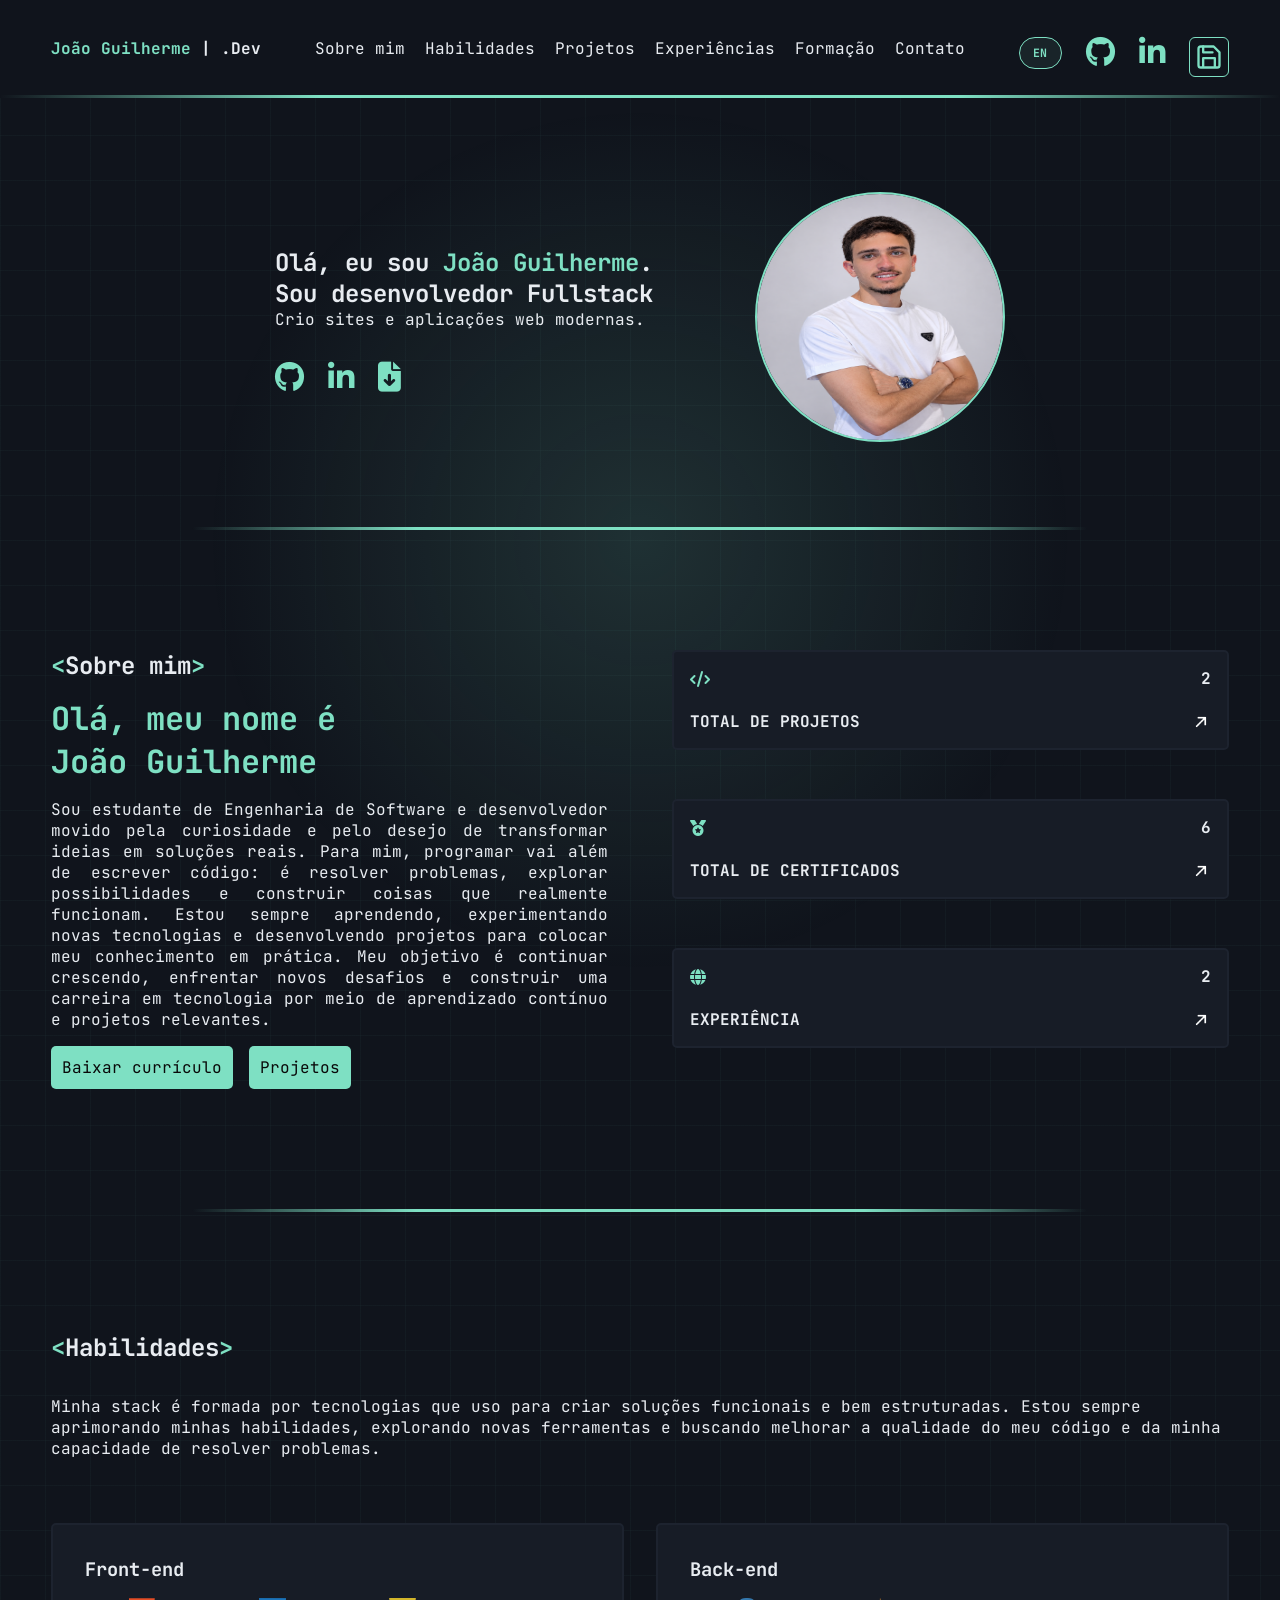
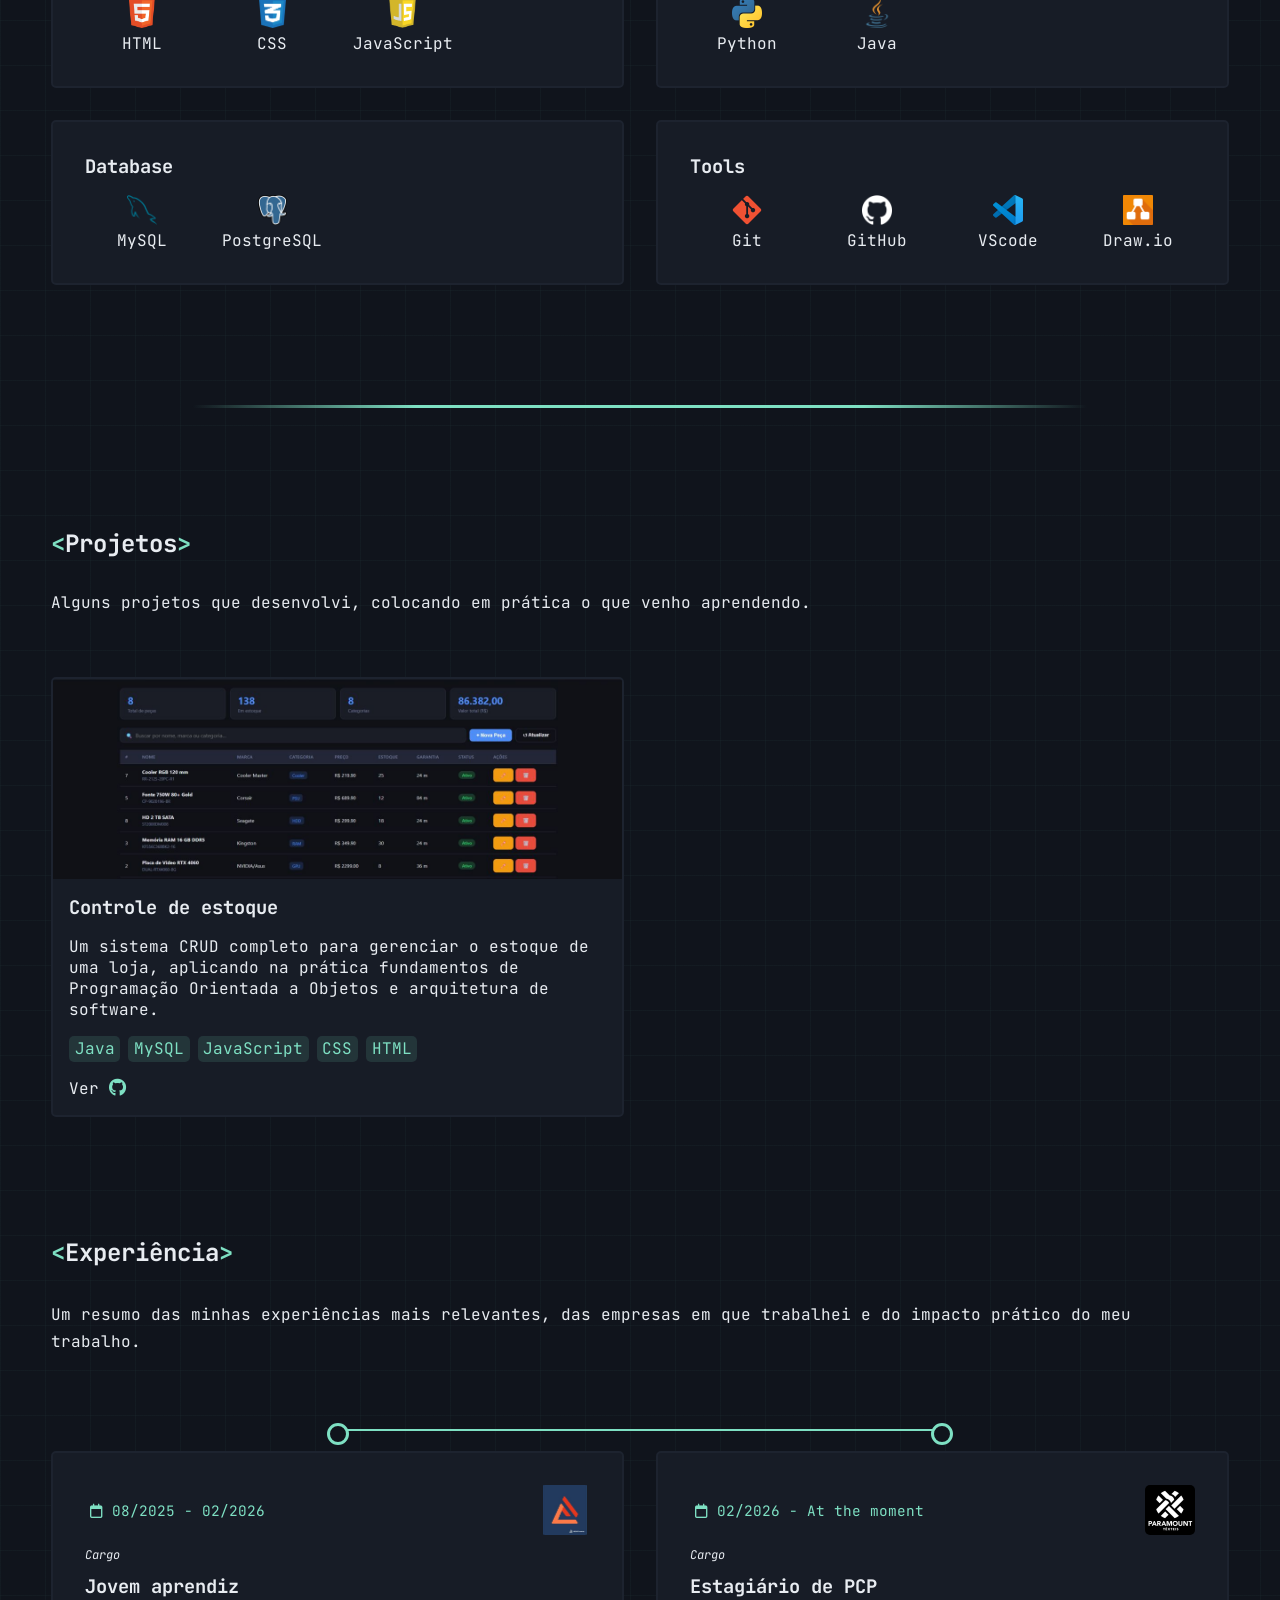
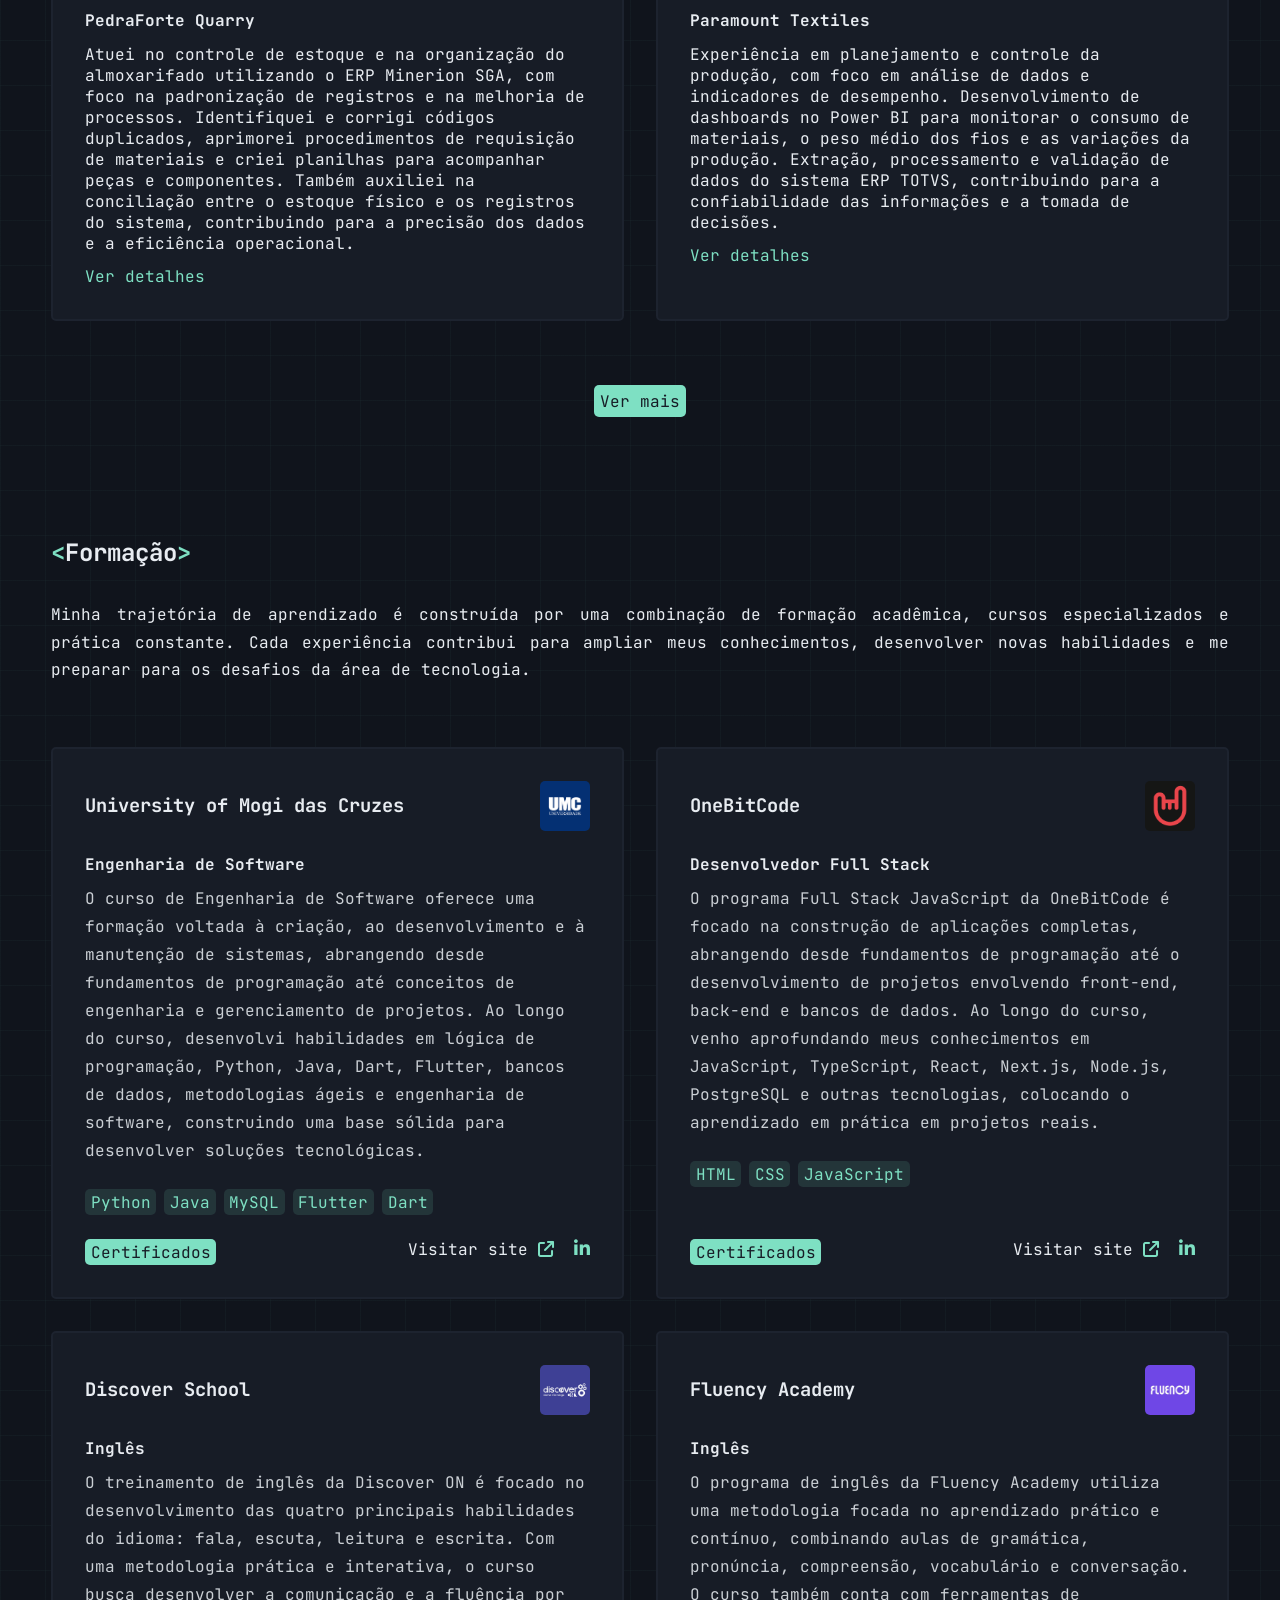
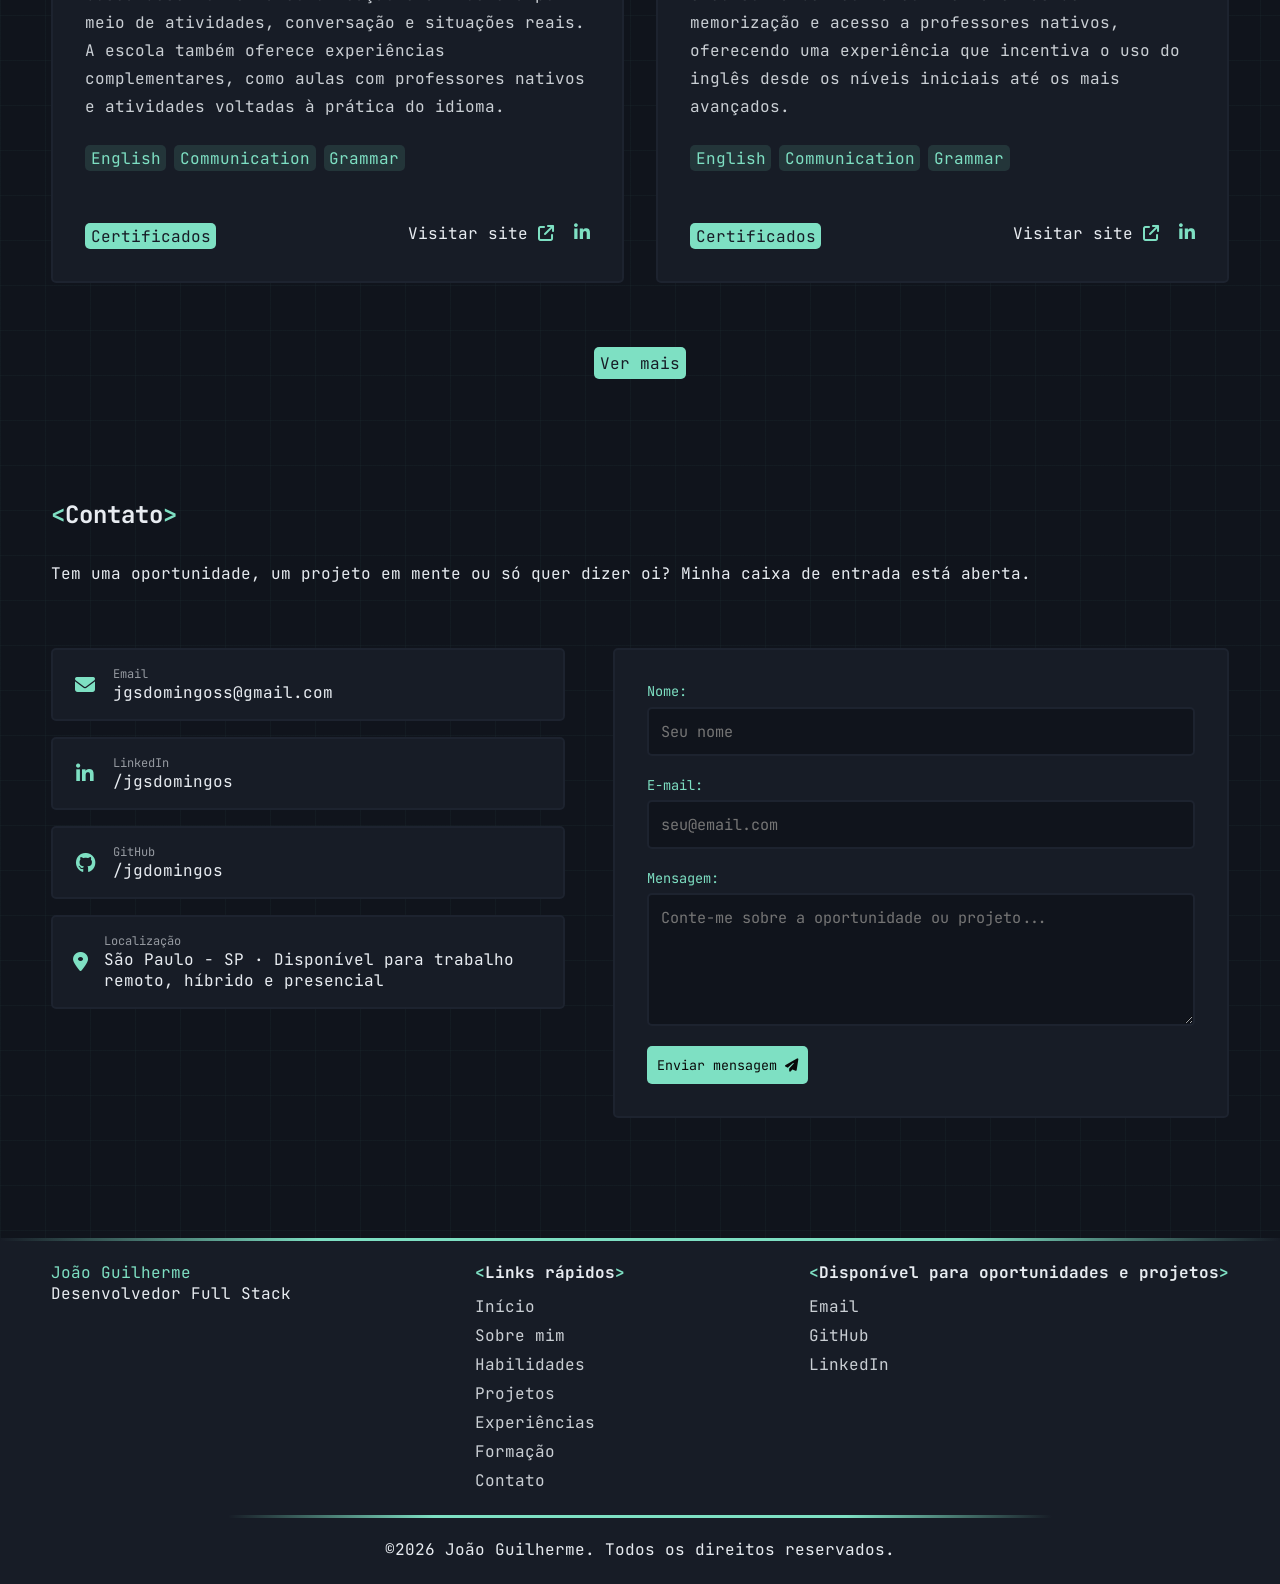
==== commit 84d4f793: "mudando texto em experiência" ====
--- a/index.html
+++ b/index.html
@@ -73,8 +73,8 @@
                 <li><a class="active" href="#aboutMe" data-i18n="nav.about">Sobre mim</a></li>
                 <li><a href="#skills" data-i18n="nav.skills">Habilidades</a></li>
                 <li><a href="#projects" data-i18n="nav.projects">Projetos</a></li>
-                <li><a href="#experiences" data-i18n="nav.experiences">Experiências</a></li>
-                <li><a href="#education" data-i18n="nav.education">Formação</a></li>
+                <li><a href="./experiences.html" data-i18n="nav.experiences">Experiências</a></li>
+                <li><a href="./educations.html" data-i18n="nav.education">Formação</a></li>
                 <li><a href="#contact" data-i18n="nav.contact">Contato</a></li>
                 <!-- Apenas em versões mobile -->
                 <hr class="mobileOnly">
@@ -374,7 +374,7 @@
                     <h3 data-i18n="experience.quarry.role">Jovem aprendiz</h3>
                     <h4>PedraForte Quarry</h4>
                     <p data-i18n="experience.quarry.description">Atuei no controle de estoque e na organização do almoxarifado utilizando o ERP Minerion SGA, com foco na padronização de registros e na melhoria de processos. Identifiquei e corrigi códigos duplicados, aprimorei procedimentos de requisição de materiais e criei planilhas para acompanhar peças e componentes. Também auxiliei na conciliação entre o estoque físico e os registros do sistema, contribuindo para a precisão dos dados e a eficiência operacional.</p>
-                    <a href="./experiences.html#pedraForte"><span class="brackets">See details</span></a>
+                    <a href="./experiences.html#pedraForte"><span class="brackets">Ver detalhes</span></a>
                 </article>
 
                 <!-- Paramount Textiles -->
@@ -389,7 +389,7 @@
                     <h3 data-i18n="experience.paramount.role">Estagiário de PCP</h3>
                     <h4>Paramount Textiles</h4>
                     <p data-i18n="experience.paramount.description">Experiência em planejamento e controle da produção, com foco em análise de dados e indicadores de desempenho. Desenvolvimento de dashboards no Power BI para monitorar o consumo de materiais, o peso médio dos fios e as variações da produção. Extração, processamento e validação de dados do sistema ERP TOTVS, contribuindo para a confiabilidade das informações e a tomada de decisões.</p>
-                    <a href="./experiences.html#paramount"><span class="brackets">See details</span></a>
+                    <a href="./experiences.html#paramount"><span class="brackets">Ver detalhes</span></a>
                  </article>
 
             </div>
@@ -628,8 +628,8 @@
                     <li><a href="#aboutMe" data-i18n="nav.about">Sobre mim</a></li>
                     <li><a href="#skills" data-i18n="nav.skills">Habilidades</a></li>
                     <li><a href="#projects" data-i18n="nav.projects">Projetos</a></li>
-                    <li><a href="#experiences" data-i18n="nav.experiences">Experiências</a></li>
-                    <li><a href="#education" data-i18n="nav.education">Formação</a></li>
+                    <li><a href="./experiences.html" data-i18n="nav.experiences">Experiências</a></li>
+                    <li><a href="./educations.html" data-i18n="nav.education">Formação</a></li>
                     <li><a href="#contact" data-i18n="nav.contact">Contato</a></li>
                 </ul>
             </div>
